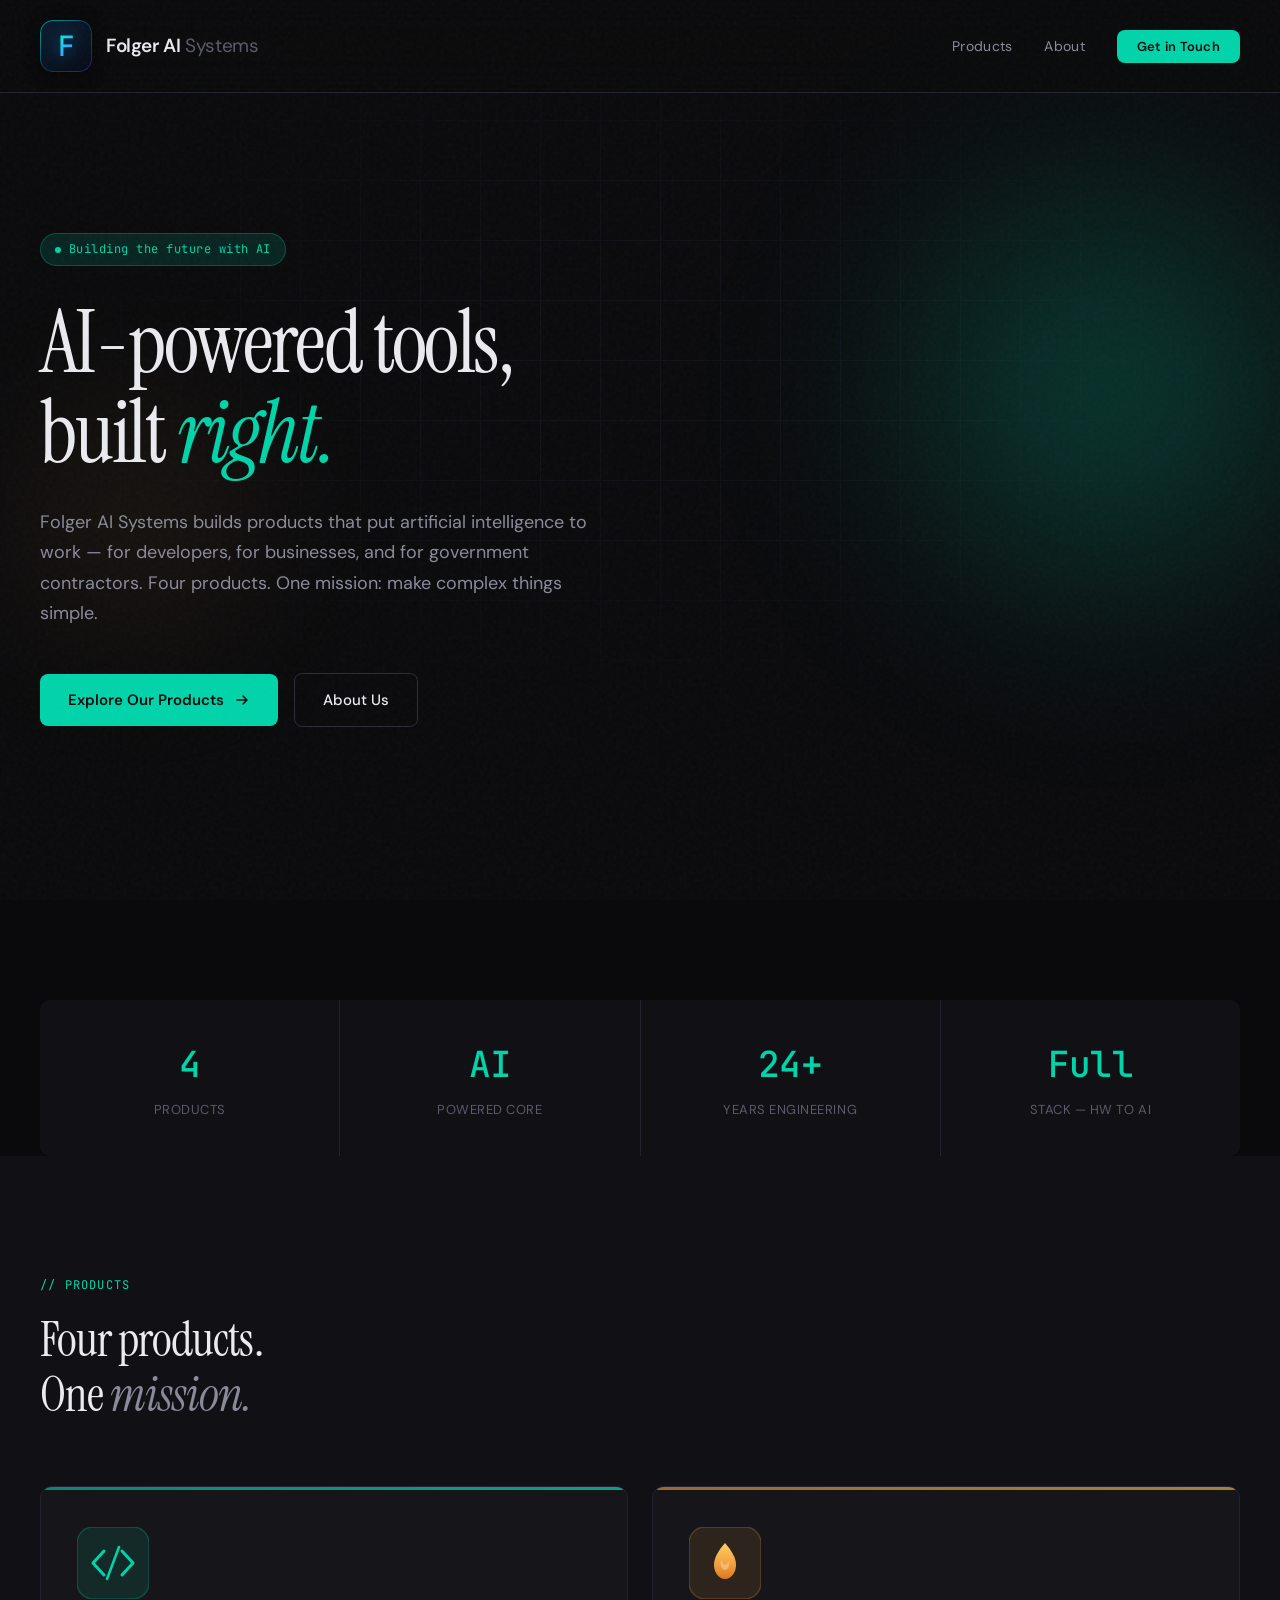
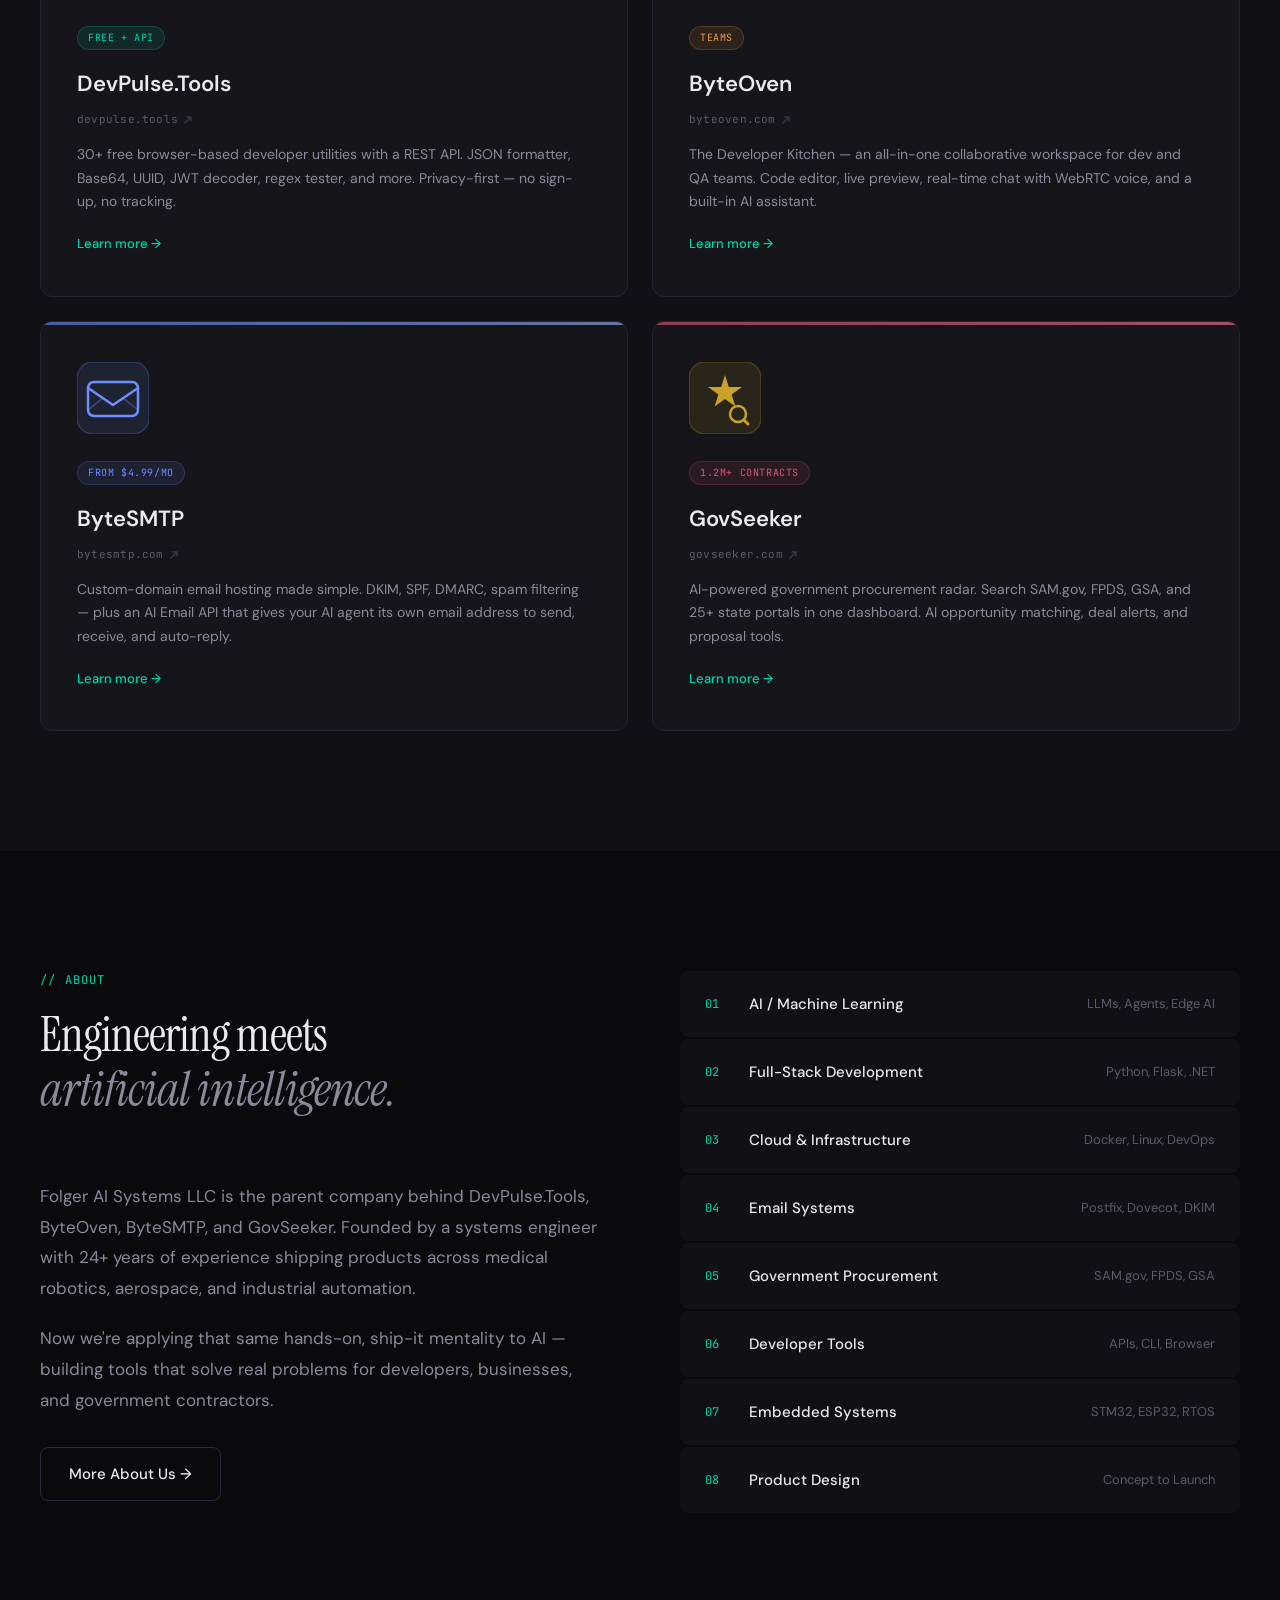
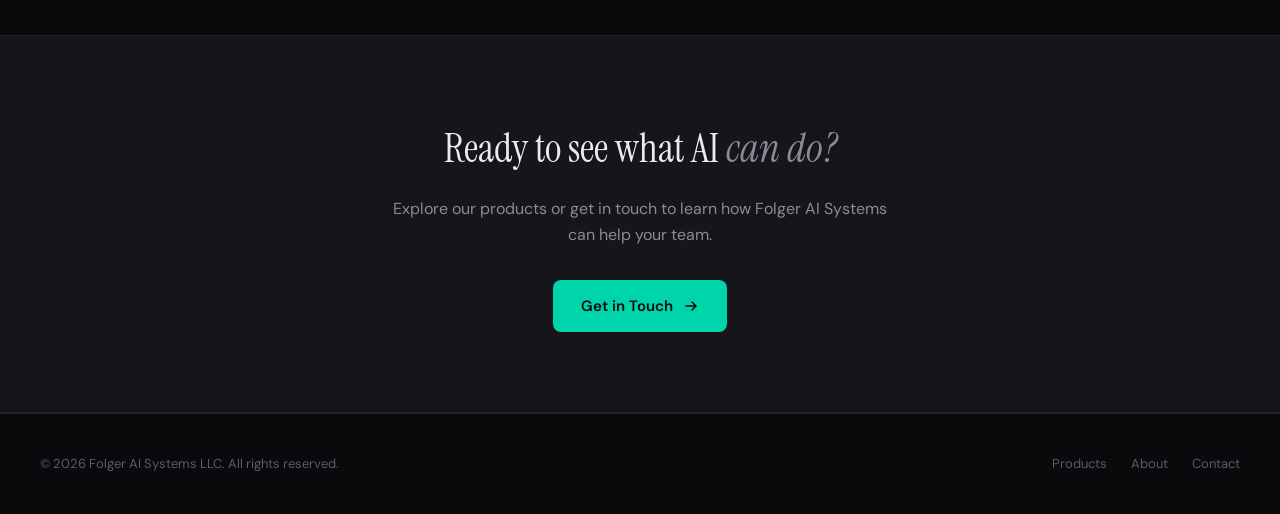
==== index.html @ 076b9c25 "Bigger nav logo and real SVG brand icons for all product cards - Nav logo mark: 36px → 52px, F lette" ====
<!DOCTYPE html>
<html lang="en">
<head>
<meta charset="UTF-8">
<meta name="viewport" content="width=device-width, initial-scale=1.0">
<title>Folger AI Systems LLC | AI-Powered Tools for Developers, Business & Government</title>
<meta name="description" content="Folger AI Systems builds AI-powered products for developers, businesses, and government contractors. Home of DevPulse.Tools, ByteOven, ByteSMTP, and GovSeeker.">
<link rel="preconnect" href="https://fonts.googleapis.com">
<link href="https://fonts.googleapis.com/css2?family=DM+Sans:ital,opsz,wght@0,9..40,300;0,9..40,400;0,9..40,500;0,9..40,600;0,9..40,700;1,9..40,300&family=JetBrains+Mono:wght@300;400;500&family=Instrument+Serif:ital@0;1&display=swap" rel="stylesheet">
<link rel="stylesheet" href="style.css">
</head>
<body>
<nav>
  <a href="index.html" class="nav-logo">
    <div class="nav-logo-mark"><span class="nav-logo-letter">F</span></div>
    <div class="nav-logo-text">Folger AI <span>Systems</span></div>
  </a>
  <ul class="nav-links">
    <li><a href="products.html">Products</a></li>
    <li><a href="about.html">About</a></li>
    <li><a href="contact.html" class="nav-cta">Get in Touch</a></li>
  </ul>
  <button class="mobile-menu-btn" onclick="document.querySelector('.nav-links').classList.toggle('show')" aria-label="Menu">&#9776;</button>
</nav>
<section class="hero">
  <div class="hero-grid-bg"></div>
  <div class="hero-glow"></div>
  <div class="hero-glow-2"></div>
  <div class="hero-content">
    <div class="hero-badge"><span class="dot"></span> Building the future with AI</div>
    <h1>AI-powered tools,<br>built <em>right.</em></h1>
    <p class="hero-sub">Folger AI Systems builds products that put artificial intelligence to work &mdash; for developers, for businesses, and for government contractors. Four products. One mission: make complex things simple.</p>
    <div class="hero-actions">
      <a href="products.html" class="btn-primary">Explore Our Products <svg width="16" height="16" viewBox="0 0 16 16" fill="none"><path d="M3 8h10m0 0L9 4m4 4L9 12" stroke="currentColor" stroke-width="1.5" stroke-linecap="round" stroke-linejoin="round"/></svg></a>
      <a href="about.html" class="btn-secondary">About Us</a>
    </div>
  </div>
</section>

<div class="stats-bar">
  <div class="stat-item"><div class="stat-number">4</div><div class="stat-label">Products</div></div>
  <div class="stat-item"><div class="stat-number">AI</div><div class="stat-label">Powered Core</div></div>
  <div class="stat-item"><div class="stat-number">24+</div><div class="stat-label">Years Engineering</div></div>
  <div class="stat-item"><div class="stat-number">Full</div><div class="stat-label">Stack &mdash; HW to AI</div></div>
</div>

<section class="bg-secondary" id="products">
  <div class="section-header reveal"><div class="section-label">// Products</div><h2 class="section-title">Four products.<br>One <em>mission.</em></h2></div>
  <div class="product-grid reveal">

    <a href="products.html#devpulse" class="product-card product-devpulse">
      <div class="product-icon">
        <svg width="72" height="72" viewBox="0 0 72 72" fill="none" xmlns="http://www.w3.org/2000/svg">
          <rect width="72" height="72" rx="16" fill="rgba(0,212,170,0.1)" stroke="rgba(0,212,170,0.25)" stroke-width="1.5"/>
          <path d="M27 24L16 36L27 48" stroke="#00d4aa" stroke-width="3" stroke-linecap="round" stroke-linejoin="round"/>
          <path d="M45 24L56 36L45 48" stroke="#00d4aa" stroke-width="3" stroke-linecap="round" stroke-linejoin="round"/>
          <line x1="42" y1="20" x2="30" y2="52" stroke="#00d4aa" stroke-width="2.5" stroke-linecap="round"/>
        </svg>
      </div>
      <div class="product-badge">Free + API</div>
      <h3>DevPulse.Tools</h3>
      <div class="product-url">devpulse.tools <svg width="10" height="10" viewBox="0 0 10 10" fill="none"><path d="M2 8L8 2M8 2H4M8 2V6" stroke="currentColor" stroke-width="1.5" stroke-linecap="round" stroke-linejoin="round"/></svg></div>
      <p>30+ free browser-based developer utilities with a REST API. JSON formatter, Base64, UUID, JWT decoder, regex tester, and more. Privacy-first &mdash; no sign-up, no tracking.</p>
      <span class="product-link">Learn more &rarr;</span>
    </a>

    <a href="products.html#byteoven" class="product-card product-byteoven">
      <div class="product-icon">
        <svg width="72" height="72" viewBox="0 0 72 72" fill="none" xmlns="http://www.w3.org/2000/svg">
          <defs>
            <linearGradient id="flame-bo" x1="36" y1="16" x2="36" y2="52" gradientUnits="userSpaceOnUse">
              <stop offset="0%" stop-color="#ffd060"/>
              <stop offset="60%" stop-color="#f0a040"/>
              <stop offset="100%" stop-color="#e07820"/>
            </linearGradient>
          </defs>
          <rect width="72" height="72" rx="16" fill="rgba(240,160,64,0.1)" stroke="rgba(240,160,64,0.25)" stroke-width="1.5"/>
          <path d="M36 16C29 24 25 31 25 38C25 45.7 30 52 36 52C42 52 47 45.7 47 38C47 31 43 24 36 16Z" fill="url(#flame-bo)"/>
          <path d="M33 32C30 38 33 43 36 43C39 43 41 39 39.5 34C38.5 37 37 39 36 37C35 39 33 37 33 32Z" fill="rgba(255,255,255,0.3)"/>
        </svg>
      </div>
      <div class="product-badge">Teams</div>
      <h3>ByteOven</h3>
      <div class="product-url">byteoven.com <svg width="10" height="10" viewBox="0 0 10 10" fill="none"><path d="M2 8L8 2M8 2H4M8 2V6" stroke="currentColor" stroke-width="1.5" stroke-linecap="round" stroke-linejoin="round"/></svg></div>
      <p>The Developer Kitchen &mdash; an all-in-one collaborative workspace for dev and QA teams. Code editor, live preview, real-time chat with WebRTC voice, and a built-in AI assistant.</p>
      <span class="product-link">Learn more &rarr;</span>
    </a>

    <a href="products.html#bytesmtp" class="product-card product-bytesmtp">
      <div class="product-icon">
        <svg width="72" height="72" viewBox="0 0 72 72" fill="none" xmlns="http://www.w3.org/2000/svg">
          <rect width="72" height="72" rx="16" fill="rgba(108,142,255,0.1)" stroke="rgba(108,142,255,0.25)" stroke-width="1.5"/>
          <rect x="11" y="20" width="50" height="34" rx="6" fill="none" stroke="#6C8EFF" stroke-width="2.5"/>
          <path d="M11 26L36 43L61 26" stroke="#6C8EFF" stroke-width="2.5" stroke-linecap="round" stroke-linejoin="round"/>
          <path d="M11 48L26 36" stroke="#6C8EFF" stroke-width="1.5" stroke-linecap="round" opacity="0.4"/>
          <path d="M61 48L46 36" stroke="#6C8EFF" stroke-width="1.5" stroke-linecap="round" opacity="0.4"/>
        </svg>
      </div>
      <div class="product-badge">From $4.99/mo</div>
      <h3>ByteSMTP</h3>
      <div class="product-url">bytesmtp.com <svg width="10" height="10" viewBox="0 0 10 10" fill="none"><path d="M2 8L8 2M8 2H4M8 2V6" stroke="currentColor" stroke-width="1.5" stroke-linecap="round" stroke-linejoin="round"/></svg></div>
      <p>Custom-domain email hosting made simple. DKIM, SPF, DMARC, spam filtering &mdash; plus an AI Email API that gives your AI agent its own email address to send, receive, and auto-reply.</p>
      <span class="product-link">Learn more &rarr;</span>
    </a>

    <a href="products.html#govseeker" class="product-card product-govseeker">
      <div class="product-icon">
        <svg width="72" height="72" viewBox="0 0 72 72" fill="none" xmlns="http://www.w3.org/2000/svg">
          <rect width="72" height="72" rx="16" fill="rgba(201,162,39,0.1)" stroke="rgba(201,162,39,0.25)" stroke-width="1.5"/>
          <path d="M36 13L39.8 25H53L42.6 32.5L46.4 44.5L36 37L25.6 44.5L29.4 32.5L19 25H32.2Z" fill="#c9a227"/>
          <circle cx="49" cy="52" r="8" fill="none" stroke="#c9a227" stroke-width="2.5"/>
          <line x1="55" y1="58" x2="59" y2="62" stroke="#c9a227" stroke-width="3" stroke-linecap="round"/>
        </svg>
      </div>
      <div class="product-badge">1.2M+ Contracts</div>
      <h3>GovSeeker</h3>
      <div class="product-url">govseeker.com <svg width="10" height="10" viewBox="0 0 10 10" fill="none"><path d="M2 8L8 2M8 2H4M8 2V6" stroke="currentColor" stroke-width="1.5" stroke-linecap="round" stroke-linejoin="round"/></svg></div>
      <p>AI-powered government procurement radar. Search SAM.gov, FPDS, GSA, and 25+ state portals in one dashboard. AI opportunity matching, deal alerts, and proposal tools.</p>
      <span class="product-link">Learn more &rarr;</span>
    </a>

  </div>
</section>

<section id="about-preview">
  <div class="two-col">
    <div class="reveal">
      <div class="section-header"><div class="section-label">// About</div><h2 class="section-title">Engineering meets<br><em>artificial intelligence.</em></h2></div>
      <p style="font-size:17px;color:var(--text-secondary);line-height:1.8;margin-bottom:20px">Folger AI Systems LLC is the parent company behind DevPulse.Tools, ByteOven, ByteSMTP, and GovSeeker. Founded by a systems engineer with 24+ years of experience shipping products across medical robotics, aerospace, and industrial automation.</p>
      <p style="font-size:17px;color:var(--text-secondary);line-height:1.8;margin-bottom:20px">Now we're applying that same hands-on, ship-it mentality to AI &mdash; building tools that solve real problems for developers, businesses, and government contractors.</p>
      <a href="about.html" class="btn-secondary" style="margin-top:12px">More About Us &rarr;</a>
    </div>
    <div class="reveal">
      <div class="expertise-item"><span class="num">01</span><span class="label">AI / Machine Learning</span><span class="desc">LLMs, Agents, Edge AI</span></div>
      <div class="expertise-item"><span class="num">02</span><span class="label">Full-Stack Development</span><span class="desc">Python, Flask, .NET</span></div>
      <div class="expertise-item"><span class="num">03</span><span class="label">Cloud &amp; Infrastructure</span><span class="desc">Docker, Linux, DevOps</span></div>
      <div class="expertise-item"><span class="num">04</span><span class="label">Email Systems</span><span class="desc">Postfix, Dovecot, DKIM</span></div>
      <div class="expertise-item"><span class="num">05</span><span class="label">Government Procurement</span><span class="desc">SAM.gov, FPDS, GSA</span></div>
      <div class="expertise-item"><span class="num">06</span><span class="label">Developer Tools</span><span class="desc">APIs, CLI, Browser</span></div>
      <div class="expertise-item"><span class="num">07</span><span class="label">Embedded Systems</span><span class="desc">STM32, ESP32, RTOS</span></div>
      <div class="expertise-item"><span class="num">08</span><span class="label">Product Design</span><span class="desc">Concept to Launch</span></div>
    </div>
  </div>
</section>

<div class="cta-band reveal">
  <h2>Ready to see what AI <em style="font-family:'Instrument Serif',serif;color:var(--text-secondary)">can do?</em></h2>
  <p>Explore our products or get in touch to learn how Folger AI Systems can help your team.</p>
  <a href="contact.html" class="btn-primary">Get in Touch <svg width="16" height="16" viewBox="0 0 16 16" fill="none"><path d="M3 8h10m0 0L9 4m4 4L9 12" stroke="currentColor" stroke-width="1.5" stroke-linecap="round" stroke-linejoin="round"/></svg></a>
</div>

<footer>
  <p>&copy; 2026 Folger AI Systems LLC. All rights reserved.</p>
  <div class="footer-links">
    <a href="products.html">Products</a>
    <a href="about.html">About</a>
    <a href="contact.html">Contact</a>
  </div>
</footer>
<script>
const reveals = document.querySelectorAll('.reveal');
const observer = new IntersectionObserver((entries) => { entries.forEach(entry => { if(entry.isIntersecting) entry.target.classList.add('visible'); }); }, { threshold: 0.12 });
reveals.forEach(el => observer.observe(el));
</script>
</body>
</html>
---- style.css ----
:root {
  --bg-primary: #0a0a0c; --bg-secondary: #111115; --bg-card: #16161a; --bg-card-hover: #1c1c22;
  --text-primary: #eaeaef; --text-secondary: #8a8a9a; --text-muted: #5a5a6a;
  --accent: #00d4aa; --accent-dim: #00d4aa22; --accent-glow: #00d4aa44; --accent-warm: #f0a040;
  --border: #222230; --border-light: #2a2a3a;
  --radius: 12px; --radius-sm: 8px; --radius-lg: 20px;
  --devpulse: #00d4aa; --byteoven: #f0a040; --bytesmtp: #6C8EFF; --govseeker: #e05577;
}
* { margin: 0; padding: 0; box-sizing: border-box; }
html { scroll-behavior: smooth; scrollbar-width: thin; scrollbar-color: var(--border-light) var(--bg-primary); }
body { font-family: 'DM Sans', sans-serif; background: var(--bg-primary); color: var(--text-primary); line-height: 1.6; overflow-x: hidden; -webkit-font-smoothing: antialiased; }
body::before { content: ''; position: fixed; inset: 0; background-image: url("data:image/svg+xml,%3Csvg viewBox='0 0 256 256' xmlns='http://www.w3.org/2000/svg'%3E%3Cfilter id='n'%3E%3CfeTurbulence type='fractalNoise' baseFrequency='0.9' numOctaves='4' stitchTiles='stitch'/%3E%3C/filter%3E%3Crect width='100%25' height='100%25' filter='url(%23n)' opacity='0.03'/%3E%3C/svg%3E"); pointer-events: none; z-index: 9999; }
a { color: inherit; text-decoration: none; }

/* NAV */
nav { position: fixed; top: 0; left: 0; right: 0; z-index: 100; padding: 20px 40px; display: flex; justify-content: space-between; align-items: center; backdrop-filter: blur(20px); background: rgba(10,10,12,0.8); border-bottom: 1px solid var(--border); transition: all 0.3s ease; }
.nav-logo { display: flex; align-items: center; gap: 14px; text-decoration: none; color: var(--text-primary); }
.nav-logo-mark { width: 52px; height: 52px; border-radius: 13px; background: linear-gradient(145deg, #0c1c30, #060b14); display: flex; align-items: center; justify-content: center; flex-shrink: 0; position: relative; box-shadow: 0 2px 16px rgba(0,0,0,0.5); }
.nav-logo-mark::before { content: ''; position: absolute; inset: 0; border-radius: 13px; padding: 1px; background: linear-gradient(135deg, rgba(0,255,204,0.6) 0%, rgba(0,170,255,0.3) 50%, rgba(136,51,255,0.4) 100%); -webkit-mask: linear-gradient(#fff 0 0) content-box, linear-gradient(#fff 0 0); -webkit-mask-composite: xor; mask-composite: exclude; pointer-events: none; }
.nav-logo-letter { font-family: 'JetBrains Mono', monospace; font-size: 28px; font-weight: 500; line-height: 1; background: linear-gradient(135deg, #00FFCC 0%, #22BBFF 50%, #9944FF 100%); -webkit-background-clip: text; -webkit-text-fill-color: transparent; background-clip: text; filter: drop-shadow(0 0 8px rgba(0,180,255,0.5)); }
.nav-logo-text { font-weight: 600; font-size: 19px; letter-spacing: -0.02em; }
.nav-logo-text span { color: var(--text-muted); font-weight: 400; }
.nav-links { display: flex; gap: 32px; align-items: center; list-style: none; }
.nav-links a { color: var(--text-secondary); text-decoration: none; font-size: 14px; font-weight: 400; letter-spacing: 0.02em; transition: color 0.2s; position: relative; }
.nav-links a::after { content: ''; position: absolute; bottom: -4px; left: 0; width: 0; height: 1px; background: var(--accent); transition: width 0.3s ease; }
.nav-links a:hover { color: var(--text-primary); }
.nav-links a:hover::after { width: 100%; }
.nav-links a.active { color: var(--accent); }
.nav-links a.active::after { width: 100%; }
.nav-cta { padding: 8px 20px !important; background: var(--accent) !important; color: var(--bg-primary) !important; border-radius: 8px; font-weight: 600 !important; font-size: 13px !important; letter-spacing: 0.02em; transition: all 0.2s !important; }
.nav-cta:hover { background: #00e8ba !important; transform: translateY(-1px); box-shadow: 0 4px 20px var(--accent-glow); }
.nav-cta::after { display: none !important; }
.mobile-menu-btn { display: none; background: none; border: none; color: var(--text-primary); font-size: 24px; cursor: pointer; }
.btn-primary { display: inline-flex; align-items: center; gap: 10px; padding: 14px 28px; background: var(--accent); color: var(--bg-primary); border: none; border-radius: var(--radius-sm); font-family: 'DM Sans', sans-serif; font-size: 15px; font-weight: 600; cursor: pointer; text-decoration: none; transition: all 0.25s ease; }
.btn-primary:hover { background: #00e8ba; transform: translateY(-2px); box-shadow: 0 8px 30px var(--accent-glow); }
.btn-secondary { display: inline-flex; align-items: center; gap: 10px; padding: 14px 28px; background: transparent; color: var(--text-primary); border: 1px solid var(--border-light); border-radius: var(--radius-sm); font-family: 'DM Sans', sans-serif; font-size: 15px; font-weight: 500; cursor: pointer; text-decoration: none; transition: all 0.25s ease; }
.btn-secondary:hover { border-color: var(--text-muted); background: var(--bg-card); }
section { padding: 120px 40px; position: relative; }
.section-header { margin-bottom: 64px; }
.section-label { font-family: 'JetBrains Mono', monospace; font-size: 12px; color: var(--accent); letter-spacing: 0.1em; text-transform: uppercase; margin-bottom: 16px; }
.section-title { font-family: 'Instrument Serif', serif; font-size: clamp(32px, 4vw, 48px); font-weight: 400; letter-spacing: -0.02em; line-height: 1.15; }
.section-title em { font-style: italic; color: var(--text-secondary); }
.container { max-width: 1100px; margin: 0 auto; }
.page-hero { padding: 160px 40px 80px; position: relative; overflow: hidden; }
.page-hero .hero-grid-bg { position: absolute; inset: 0; background-image: linear-gradient(var(--border) 1px, transparent 1px), linear-gradient(90deg, var(--border) 1px, transparent 1px); background-size: 60px 60px; opacity: 0.2; mask-image: radial-gradient(ellipse 70% 60% at 50% 40%, black 20%, transparent 70%); }
.page-hero h1 { font-family: 'Instrument Serif', serif; font-size: clamp(40px, 6vw, 68px); font-weight: 400; line-height: 1.1; letter-spacing: -0.03em; margin-bottom: 20px; }
.page-hero h1 em { font-style: italic; color: var(--accent); }
.page-hero .subtitle { font-size: 18px; color: var(--text-secondary); max-width: 600px; line-height: 1.7; }
.hero { min-height: 100vh; display: flex; flex-direction: column; justify-content: center; padding: 140px 40px 80px; position: relative; overflow: hidden; }
.hero-grid-bg { position: absolute; inset: 0; background-image: linear-gradient(var(--border) 1px, transparent 1px), linear-gradient(90deg, var(--border) 1px, transparent 1px); background-size: 60px 60px; opacity: 0.3; mask-image: radial-gradient(ellipse 70% 60% at 50% 40%, black 20%, transparent 70%); }
.hero-glow { position: absolute; width: 600px; height: 600px; background: radial-gradient(circle, var(--accent-glow) 0%, transparent 70%); top: 10%; right: -10%; filter: blur(80px); animation: float 8s ease-in-out infinite; }
.hero-glow-2 { position: absolute; width: 400px; height: 400px; background: radial-gradient(circle, rgba(240,160,64,0.08) 0%, transparent 70%); bottom: 20%; left: -5%; filter: blur(60px); animation: float 10s ease-in-out infinite reverse; }
@keyframes float { 0%, 100% { transform: translate(0,0); } 50% { transform: translate(-20px,20px); } }
.hero-content { position: relative; z-index: 2; max-width: 900px; }
.hero-badge { display: inline-flex; align-items: center; gap: 8px; padding: 6px 14px; background: var(--accent-dim); border: 1px solid var(--accent-glow); border-radius: 100px; font-family: 'JetBrains Mono', monospace; font-size: 12px; color: var(--accent); letter-spacing: 0.04em; margin-bottom: 32px; animation: fadeInUp 0.6s ease both; }
.hero-badge .dot { width: 6px; height: 6px; background: var(--accent); border-radius: 50%; animation: pulse 2s ease infinite; }
@keyframes pulse { 0%,100%{opacity:1}50%{opacity:0.4} }
.hero h1 { font-family: 'Instrument Serif', serif; font-size: clamp(48px,7vw,86px); font-weight: 400; line-height: 1.05; letter-spacing: -0.03em; margin-bottom: 28px; animation: fadeInUp 0.6s 0.1s ease both; }
.hero h1 em { font-style: italic; color: var(--accent); }
.hero-sub { font-size: 18px; color: var(--text-secondary); max-width: 560px; line-height: 1.7; margin-bottom: 44px; animation: fadeInUp 0.6s 0.2s ease both; }
.hero-actions { display: flex; gap: 16px; align-items: center; animation: fadeInUp 0.6s 0.3s ease both; }
@keyframes fadeInUp { from{opacity:0;transform:translateY(24px)} to{opacity:1;transform:translateY(0)} }
.stats-bar { display: flex; gap: 1px; background: var(--border); border-radius: var(--radius); overflow: hidden; margin: 100px 40px 0; animation: fadeInUp 0.6s 0.5s ease both; }
.stat-item { flex: 1; background: var(--bg-secondary); padding: 36px 32px; text-align: center; transition: background 0.3s; }
.stat-item:hover { background: var(--bg-card); }
.stat-number { font-family: 'JetBrains Mono', monospace; font-size: 36px; font-weight: 500; color: var(--accent); letter-spacing: -0.02em; }
.stat-label { font-size: 13px; color: var(--text-muted); margin-top: 6px; letter-spacing: 0.04em; text-transform: uppercase; }
.card-grid { display: grid; grid-template-columns: repeat(3, 1fr); gap: 1px; background: var(--border); border-radius: var(--radius); overflow: hidden; }
.card-grid-2 { display: grid; grid-template-columns: repeat(2, 1fr); gap: 24px; }
.card { background: var(--bg-card); padding: 44px 36px; position: relative; transition: all 0.35s ease; cursor: default; overflow: hidden; }
.card::before { content: ''; position: absolute; top: 0; left: 0; right: 0; height: 2px; background: var(--accent); transform: scaleX(0); transition: transform 0.35s ease; transform-origin: left; }
.card:hover { background: var(--bg-card-hover); }
.card:hover::before { transform: scaleX(1); }
.card-icon { width: 44px; height: 44px; background: var(--accent-dim); border: 1px solid var(--accent-glow); border-radius: 10px; display: flex; align-items: center; justify-content: center; margin-bottom: 24px; font-size: 20px; }
.card h3 { font-size: 18px; font-weight: 600; margin-bottom: 12px; letter-spacing: -0.01em; }
.card p { font-size: 14px; color: var(--text-secondary); line-height: 1.7; }
.card-bordered { padding: 36px 28px; background: var(--bg-card); border: 1px solid var(--border); border-radius: var(--radius); transition: all 0.35s ease; }
.card-bordered:hover { border-color: var(--accent-glow); transform: translateY(-4px); box-shadow: 0 12px 40px rgba(0,0,0,0.3); }
.card-bordered h3 { font-size: 16px; font-weight: 600; margin-bottom: 8px; }
.card-bordered p { font-size: 14px; color: var(--text-secondary); line-height: 1.7; }
.detail-card { background: var(--bg-card); border: 1px solid var(--border); border-radius: var(--radius); padding: 40px; margin-bottom: 24px; transition: border-color 0.3s; }
.detail-card:hover { border-color: var(--border-light); }
.detail-card h3 { font-size: 22px; font-weight: 600; margin-bottom: 8px; }
.detail-card .tag { display: inline-block; font-family: 'JetBrains Mono', monospace; font-size: 11px; color: var(--accent); background: var(--accent-dim); border: 1px solid var(--accent-glow); padding: 3px 10px; border-radius: 100px; margin-right: 6px; margin-bottom: 6px; }
.detail-card p { font-size: 15px; color: var(--text-secondary); line-height: 1.8; margin-top: 16px; }
.detail-card ul { list-style: none; margin-top: 16px; }
.detail-card ul li { font-size: 14px; color: var(--text-secondary); padding: 8px 0; border-bottom: 1px solid var(--border); display: flex; align-items: center; gap: 10px; }
.detail-card ul li::before { content: ''; width: 6px; height: 6px; background: var(--accent); border-radius: 50%; flex-shrink: 0; }
.expertise-item { display: flex; align-items: center; gap: 16px; padding: 20px 24px; background: var(--bg-secondary); border-radius: var(--radius-sm); transition: all 0.3s ease; border: 1px solid transparent; margin-bottom: 2px; }
.expertise-item:hover { border-color: var(--border-light); background: var(--bg-card); transform: translateX(4px); }
.expertise-item .num { font-family: 'JetBrains Mono', monospace; font-size: 12px; color: var(--accent); min-width: 28px; }
.expertise-item .label { font-size: 15px; font-weight: 500; }
.expertise-item .desc { font-size: 13px; color: var(--text-muted); margin-left: auto; }
.contact-card { max-width: 700px; margin: 0 auto; padding: 64px; background: var(--bg-card); border: 1px solid var(--border); border-radius: var(--radius-lg); position: relative; overflow: hidden; }
.contact-card::before { content: ''; position: absolute; top: 0; left: 0; right: 0; height: 3px; background: linear-gradient(90deg, var(--accent), var(--accent-warm)); }
.contact-details { display: flex; flex-direction: column; gap: 16px; margin-top: 36px; text-align: left; }
.contact-row { display: flex; align-items: center; gap: 16px; padding: 16px 20px; background: var(--bg-secondary); border-radius: var(--radius-sm); border: 1px solid var(--border); transition: border-color 0.3s; }
.contact-row:hover { border-color: var(--border-light); }
.contact-row .icon { width: 36px; height: 36px; background: var(--accent-dim); border-radius: 8px; display: flex; align-items: center; justify-content: center; font-size: 16px; flex-shrink: 0; }
.contact-row .info-label { font-size: 11px; color: var(--text-muted); text-transform: uppercase; letter-spacing: 0.06em; font-family: 'JetBrains Mono', monospace; }
.contact-row .info-value { font-size: 15px; font-weight: 500; color: var(--text-primary); }
.contact-row a { color: var(--text-primary); text-decoration: none; transition: color 0.2s; }
.contact-row a:hover { color: var(--accent); }
.cta-band { background: var(--bg-card); border-top: 1px solid var(--border); border-bottom: 1px solid var(--border); padding: 80px 40px; text-align: center; }
.cta-band h2 { font-family: 'Instrument Serif', serif; font-size: clamp(28px,3.5vw,40px); font-weight: 400; margin-bottom: 16px; }
.cta-band p { color: var(--text-secondary); font-size: 16px; margin-bottom: 32px; max-width: 500px; margin-left: auto; margin-right: auto; }
footer { padding: 40px; border-top: 1px solid var(--border); display: flex; justify-content: space-between; align-items: center; background: var(--bg-primary); }
footer p { font-size: 13px; color: var(--text-muted); }
.footer-links { display: flex; gap: 24px; }
.footer-links a { font-size: 13px; color: var(--text-muted); text-decoration: none; transition: color 0.2s; }
.footer-links a:hover { color: var(--text-secondary); }
.bg-secondary { background: var(--bg-secondary); }
.reveal { opacity: 0; transform: translateY(30px); transition: opacity 0.6s ease, transform 0.6s ease; }
.reveal.visible { opacity: 1; transform: translateY(0); }
.two-col { display: grid; grid-template-columns: 1fr 1fr; gap: 80px; align-items: start; }

/* PRODUCT GRID - Homepage */
.product-grid { display: grid; grid-template-columns: repeat(2, 1fr); gap: 24px; }
.product-card { display: block; text-decoration: none; background: var(--bg-card); border: 1px solid var(--border); border-radius: var(--radius); padding: 40px 36px; position: relative; overflow: hidden; transition: all 0.4s ease; cursor: pointer; }
.product-card::before { content: ''; position: absolute; top: 0; left: 0; right: 0; height: 3px; transition: opacity 0.4s ease; opacity: 0.6; }
.product-card:hover { transform: translateY(-6px); box-shadow: 0 20px 60px rgba(0,0,0,0.4); }
.product-card:hover::before { opacity: 1; }
.product-devpulse::before { background: linear-gradient(90deg, var(--devpulse), #00ffcc); }
.product-devpulse:hover { border-color: rgba(0,212,170,0.3); }
.product-byteoven::before { background: linear-gradient(90deg, var(--byteoven), #ffcc44); }
.product-byteoven:hover { border-color: rgba(240,160,64,0.3); }
.product-bytesmtp::before { background: linear-gradient(90deg, var(--bytesmtp), #99b3ff); }
.product-bytesmtp:hover { border-color: rgba(108,142,255,0.3); }
.product-govseeker::before { background: linear-gradient(90deg, var(--govseeker), #ff7799); }
.product-govseeker:hover { border-color: rgba(224,85,119,0.3); }
.product-icon { width: 72px; height: 72px; border-radius: 16px; display: flex; align-items: center; justify-content: center; margin-bottom: 24px; }
.product-url { font-family: 'JetBrains Mono', monospace; font-size: 11px; color: var(--text-muted); margin-bottom: 14px; display: flex; align-items: center; gap: 5px; letter-spacing: 0.02em; }
.product-url svg { opacity: 0.5; }
.product-card:hover .product-url { color: var(--text-secondary); }
.picon { display: flex; align-items: center; justify-content: center; border-radius: 16px; flex-shrink: 0; }
.product-badge { display: inline-block; font-family: 'JetBrains Mono', monospace; font-size: 10px; letter-spacing: 0.06em; text-transform: uppercase; padding: 3px 10px; border-radius: 100px; margin-bottom: 16px; }
.product-devpulse .product-badge { color: var(--devpulse); background: rgba(0,212,170,0.1); border: 1px solid rgba(0,212,170,0.2); }
.product-byteoven .product-badge { color: var(--byteoven); background: rgba(240,160,64,0.1); border: 1px solid rgba(240,160,64,0.2); }
.product-bytesmtp .product-badge { color: var(--bytesmtp); background: rgba(108,142,255,0.1); border: 1px solid rgba(108,142,255,0.2); }
.product-govseeker .product-badge { color: var(--govseeker); background: rgba(224,85,119,0.1); border: 1px solid rgba(224,85,119,0.2); }
.product-card h3 { font-size: 22px; font-weight: 600; margin-bottom: 10px; color: var(--text-primary); }
.product-card p { font-size: 14px; color: var(--text-secondary); line-height: 1.7; margin-bottom: 16px; }
.product-link { font-size: 13px; font-weight: 500; color: var(--accent); transition: color 0.2s; }
.product-card:hover .product-link { color: #00e8ba; }

/* PRODUCT DETAIL PAGES */
.product-header { display: flex; justify-content: space-between; align-items: flex-start; margin-bottom: 16px; gap: 20px; flex-wrap: wrap; }
.product-header h3 { font-size: 28px; margin-bottom: 0; }
.product-highlight-devpulse { border-color: rgba(0,212,170,0.2); }
.product-highlight-devpulse:hover { border-color: rgba(0,212,170,0.4); }
.product-highlight-devpulse .section-label { color: var(--devpulse); }
.product-highlight-devpulse ul li::before { background: var(--devpulse); }
.product-highlight-byteoven { border-color: rgba(240,160,64,0.2); }
.product-highlight-byteoven:hover { border-color: rgba(240,160,64,0.4); }
.product-highlight-byteoven .section-label { color: var(--byteoven); }
.product-highlight-byteoven .tag { color: var(--byteoven); background: rgba(240,160,64,0.1); border-color: rgba(240,160,64,0.25); }
.product-highlight-byteoven ul li::before { background: var(--byteoven); }
.product-highlight-bytesmtp { border-color: rgba(108,142,255,0.2); }
.product-highlight-bytesmtp:hover { border-color: rgba(108,142,255,0.4); }
.product-highlight-bytesmtp .section-label { color: var(--bytesmtp); }
.product-highlight-bytesmtp .tag { color: var(--bytesmtp); background: rgba(108,142,255,0.1); border-color: rgba(108,142,255,0.25); }
.product-highlight-bytesmtp ul li::before { background: var(--bytesmtp); }
.product-highlight-govseeker { border-color: rgba(224,85,119,0.2); }
.product-highlight-govseeker:hover { border-color: rgba(224,85,119,0.4); }
.product-highlight-govseeker .section-label { color: var(--govseeker); }
.product-highlight-govseeker .tag { color: var(--govseeker); background: rgba(224,85,119,0.1); border-color: rgba(224,85,119,0.25); }
.product-highlight-govseeker ul li::before { background: var(--govseeker); }

/* MOBILE NAV DROPDOWN */
@media (max-width: 768px) {
  .nav-links.show { display: flex; flex-direction: column; position: absolute; top: 100%; left: 0; right: 0; background: rgba(10,10,12,0.95); backdrop-filter: blur(20px); padding: 20px; border-bottom: 1px solid var(--border); gap: 16px; }
}

@media (max-width: 1024px) { .card-grid { grid-template-columns: repeat(2, 1fr); } .card-grid-2 { grid-template-columns: 1fr; } .two-col { grid-template-columns: 1fr; gap: 48px; } .product-grid { grid-template-columns: 1fr; } }
@media (max-width: 768px) { nav { padding: 16px 20px; } .nav-links { display: none; } .mobile-menu-btn { display: block; } section, .hero, .page-hero { padding-left: 20px; padding-right: 20px; } .hero { padding-top: 120px; } .stats-bar { flex-direction: column; margin: 60px 20px 0; } .card-grid { grid-template-columns: 1fr; } .hero-actions { flex-direction: column; align-items: flex-start; } .contact-card { padding: 36px 24px; } footer { flex-direction: column; gap: 16px; text-align: center; } .product-header { flex-direction: column; } }
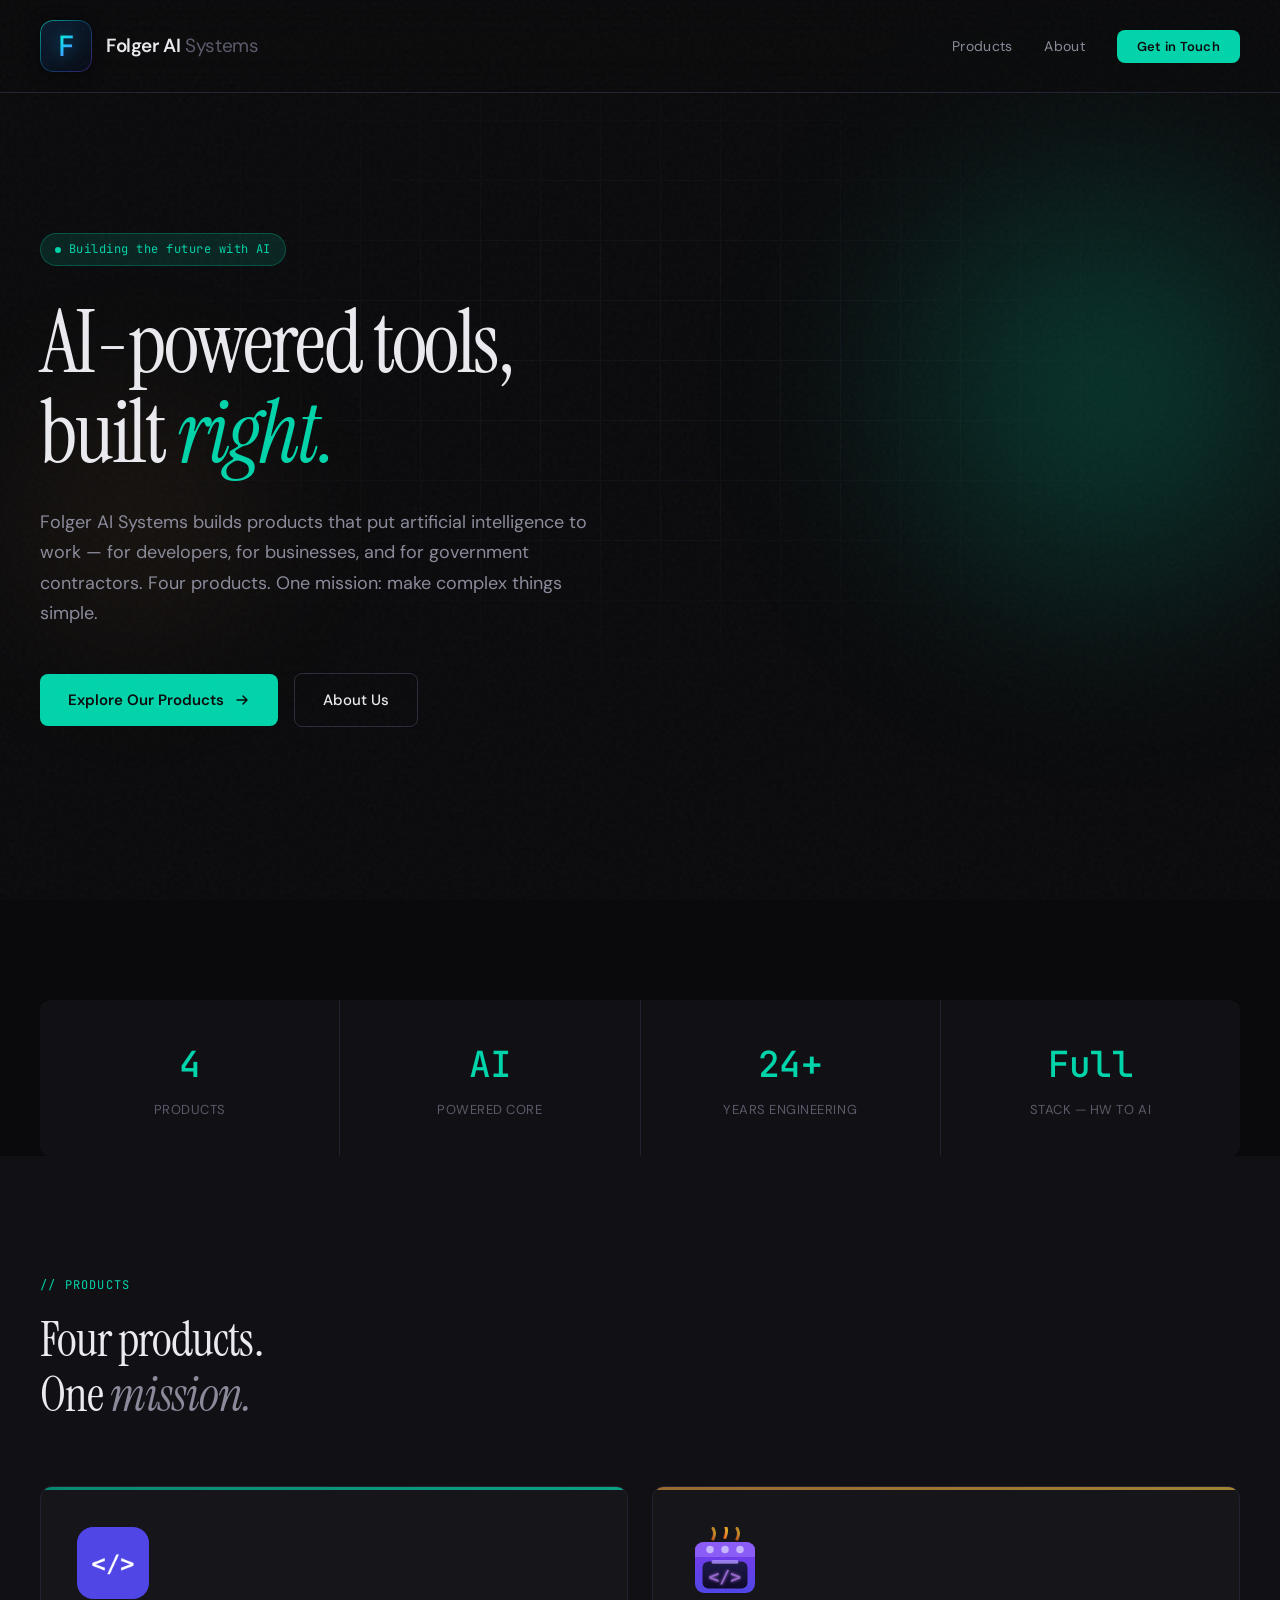
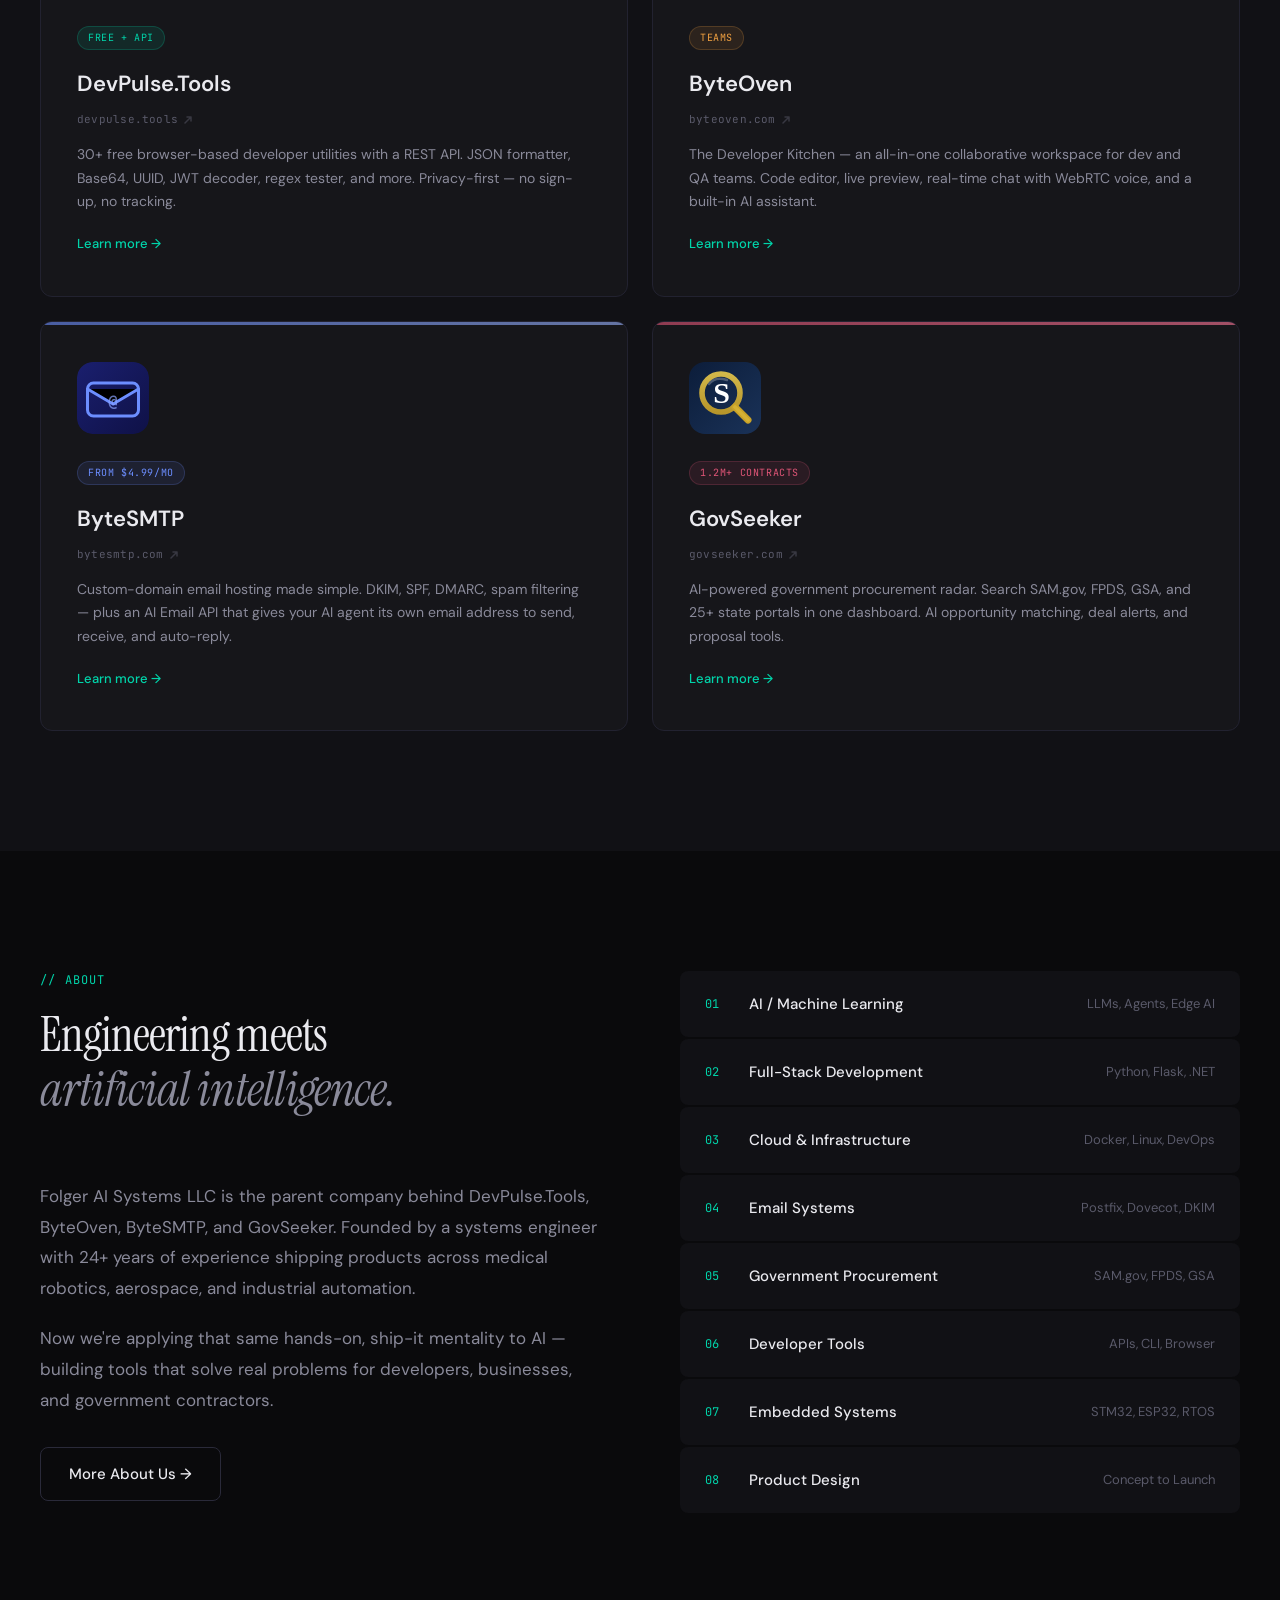
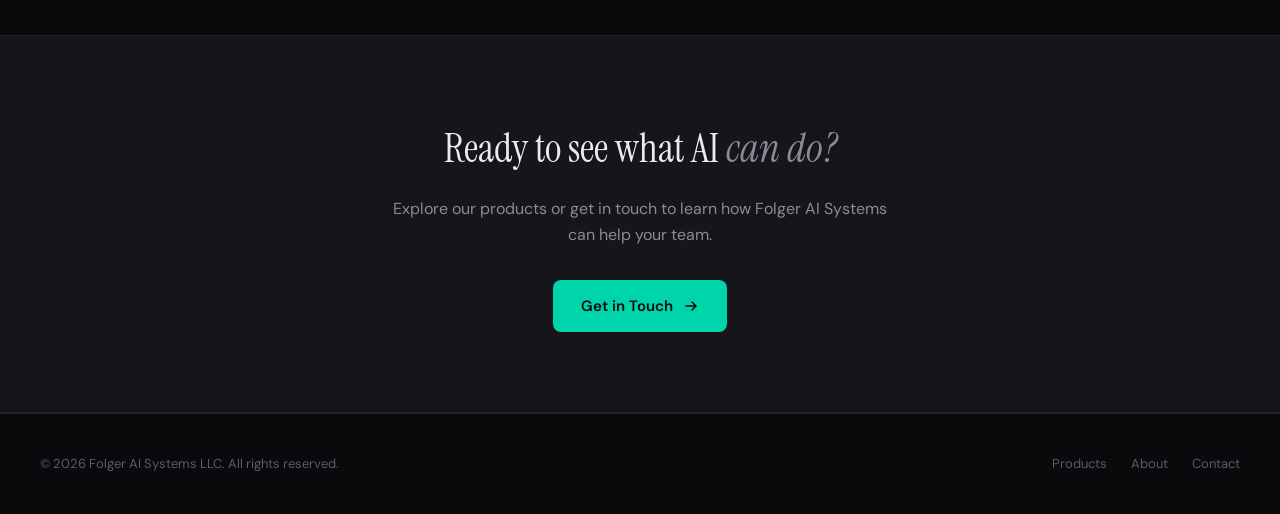
==== commit ecdc02ae: "Use real product logos instead of generic SVG icons - Added logos/ folder with actual brand assets f" ====
--- a/index.html
+++ b/index.html
@@ -49,14 +49,7 @@
   <div class="product-grid reveal">
 
     <a href="products.html#devpulse" class="product-card product-devpulse">
-      <div class="product-icon">
-        <svg width="72" height="72" viewBox="0 0 72 72" fill="none" xmlns="http://www.w3.org/2000/svg">
-          <rect width="72" height="72" rx="16" fill="rgba(0,212,170,0.1)" stroke="rgba(0,212,170,0.25)" stroke-width="1.5"/>
-          <path d="M27 24L16 36L27 48" stroke="#00d4aa" stroke-width="3" stroke-linecap="round" stroke-linejoin="round"/>
-          <path d="M45 24L56 36L45 48" stroke="#00d4aa" stroke-width="3" stroke-linecap="round" stroke-linejoin="round"/>
-          <line x1="42" y1="20" x2="30" y2="52" stroke="#00d4aa" stroke-width="2.5" stroke-linecap="round"/>
-        </svg>
-      </div>
+      <div class="product-icon"><img src="logos/devpulse.png" alt="DevPulse.Tools"></div>
       <div class="product-badge">Free + API</div>
       <h3>DevPulse.Tools</h3>
       <div class="product-url">devpulse.tools <svg width="10" height="10" viewBox="0 0 10 10" fill="none"><path d="M2 8L8 2M8 2H4M8 2V6" stroke="currentColor" stroke-width="1.5" stroke-linecap="round" stroke-linejoin="round"/></svg></div>
@@ -65,20 +58,7 @@
     </a>
 
     <a href="products.html#byteoven" class="product-card product-byteoven">
-      <div class="product-icon">
-        <svg width="72" height="72" viewBox="0 0 72 72" fill="none" xmlns="http://www.w3.org/2000/svg">
-          <defs>
-            <linearGradient id="flame-bo" x1="36" y1="16" x2="36" y2="52" gradientUnits="userSpaceOnUse">
-              <stop offset="0%" stop-color="#ffd060"/>
-              <stop offset="60%" stop-color="#f0a040"/>
-              <stop offset="100%" stop-color="#e07820"/>
-            </linearGradient>
-          </defs>
-          <rect width="72" height="72" rx="16" fill="rgba(240,160,64,0.1)" stroke="rgba(240,160,64,0.25)" stroke-width="1.5"/>
-          <path d="M36 16C29 24 25 31 25 38C25 45.7 30 52 36 52C42 52 47 45.7 47 38C47 31 43 24 36 16Z" fill="url(#flame-bo)"/>
-          <path d="M33 32C30 38 33 43 36 43C39 43 41 39 39.5 34C38.5 37 37 39 36 37C35 39 33 37 33 32Z" fill="rgba(255,255,255,0.3)"/>
-        </svg>
-      </div>
+      <div class="product-icon"><img src="logos/byteoven.svg" alt="ByteOven"></div>
       <div class="product-badge">Teams</div>
       <h3>ByteOven</h3>
       <div class="product-url">byteoven.com <svg width="10" height="10" viewBox="0 0 10 10" fill="none"><path d="M2 8L8 2M8 2H4M8 2V6" stroke="currentColor" stroke-width="1.5" stroke-linecap="round" stroke-linejoin="round"/></svg></div>
@@ -87,15 +67,7 @@
     </a>
 
     <a href="products.html#bytesmtp" class="product-card product-bytesmtp">
-      <div class="product-icon">
-        <svg width="72" height="72" viewBox="0 0 72 72" fill="none" xmlns="http://www.w3.org/2000/svg">
-          <rect width="72" height="72" rx="16" fill="rgba(108,142,255,0.1)" stroke="rgba(108,142,255,0.25)" stroke-width="1.5"/>
-          <rect x="11" y="20" width="50" height="34" rx="6" fill="none" stroke="#6C8EFF" stroke-width="2.5"/>
-          <path d="M11 26L36 43L61 26" stroke="#6C8EFF" stroke-width="2.5" stroke-linecap="round" stroke-linejoin="round"/>
-          <path d="M11 48L26 36" stroke="#6C8EFF" stroke-width="1.5" stroke-linecap="round" opacity="0.4"/>
-          <path d="M61 48L46 36" stroke="#6C8EFF" stroke-width="1.5" stroke-linecap="round" opacity="0.4"/>
-        </svg>
-      </div>
+      <div class="product-icon"><img src="logos/bytesmtp.svg" alt="ByteSMTP"></div>
       <div class="product-badge">From $4.99/mo</div>
       <h3>ByteSMTP</h3>
       <div class="product-url">bytesmtp.com <svg width="10" height="10" viewBox="0 0 10 10" fill="none"><path d="M2 8L8 2M8 2H4M8 2V6" stroke="currentColor" stroke-width="1.5" stroke-linecap="round" stroke-linejoin="round"/></svg></div>
@@ -104,14 +76,7 @@
     </a>
 
     <a href="products.html#govseeker" class="product-card product-govseeker">
-      <div class="product-icon">
-        <svg width="72" height="72" viewBox="0 0 72 72" fill="none" xmlns="http://www.w3.org/2000/svg">
-          <rect width="72" height="72" rx="16" fill="rgba(201,162,39,0.1)" stroke="rgba(201,162,39,0.25)" stroke-width="1.5"/>
-          <path d="M36 13L39.8 25H53L42.6 32.5L46.4 44.5L36 37L25.6 44.5L29.4 32.5L19 25H32.2Z" fill="#c9a227"/>
-          <circle cx="49" cy="52" r="8" fill="none" stroke="#c9a227" stroke-width="2.5"/>
-          <line x1="55" y1="58" x2="59" y2="62" stroke="#c9a227" stroke-width="3" stroke-linecap="round"/>
-        </svg>
-      </div>
+      <div class="product-icon"><img src="logos/govseeker.svg" alt="GovSeeker"></div>
       <div class="product-badge">1.2M+ Contracts</div>
       <h3>GovSeeker</h3>
       <div class="product-url">govseeker.com <svg width="10" height="10" viewBox="0 0 10 10" fill="none"><path d="M2 8L8 2M8 2H4M8 2V6" stroke="currentColor" stroke-width="1.5" stroke-linecap="round" stroke-linejoin="round"/></svg></div>
--- a/style.css
+++ b/style.css
@@ -128,7 +128,8 @@
 .product-bytesmtp:hover { border-color: rgba(108,142,255,0.3); }
 .product-govseeker::before { background: linear-gradient(90deg, var(--govseeker), #ff7799); }
 .product-govseeker:hover { border-color: rgba(224,85,119,0.3); }
-.product-icon { width: 72px; height: 72px; border-radius: 16px; display: flex; align-items: center; justify-content: center; margin-bottom: 24px; }
+.product-icon { width: 72px; height: 72px; display: flex; align-items: center; justify-content: center; margin-bottom: 24px; }
+.product-icon img { width: 72px; height: 72px; border-radius: 16px; object-fit: contain; display: block; }
 .product-url { font-family: 'JetBrains Mono', monospace; font-size: 11px; color: var(--text-muted); margin-bottom: 14px; display: flex; align-items: center; gap: 5px; letter-spacing: 0.02em; }
 .product-url svg { opacity: 0.5; }
 .product-card:hover .product-url { color: var(--text-secondary); }
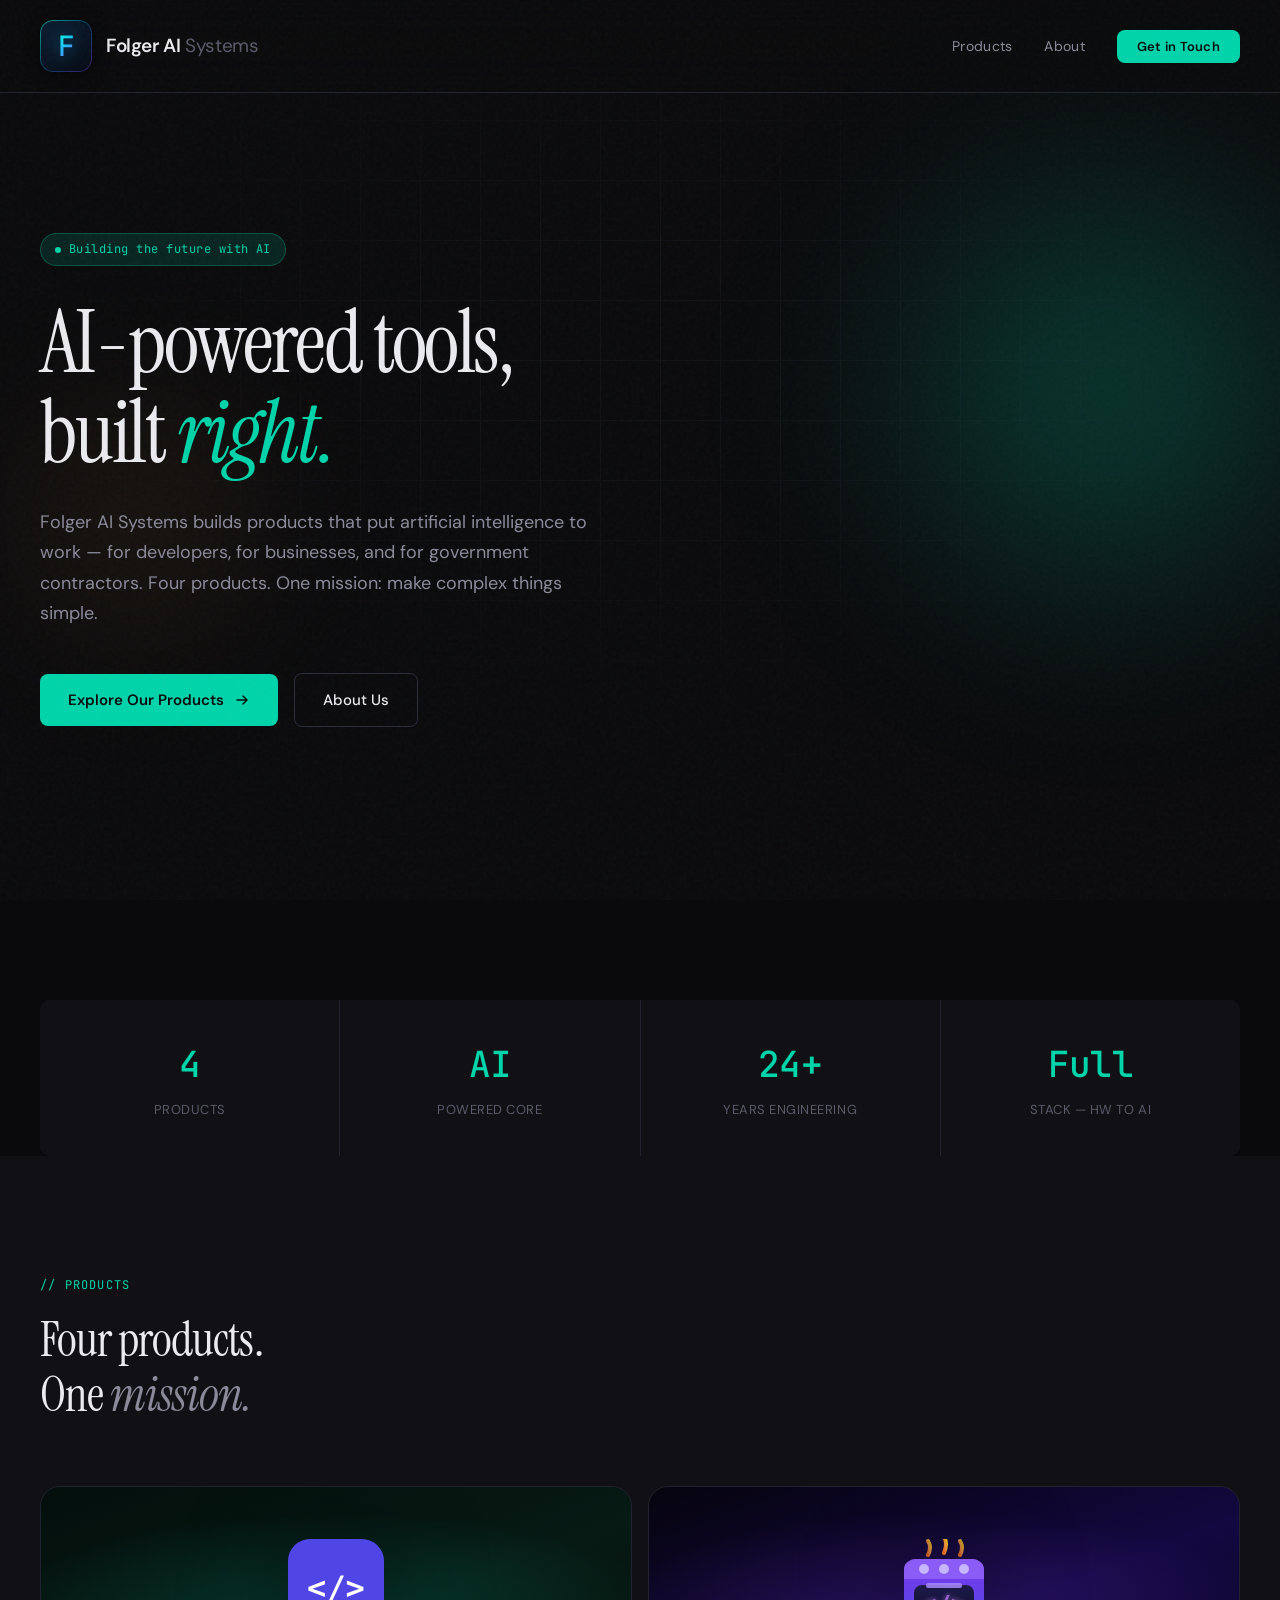
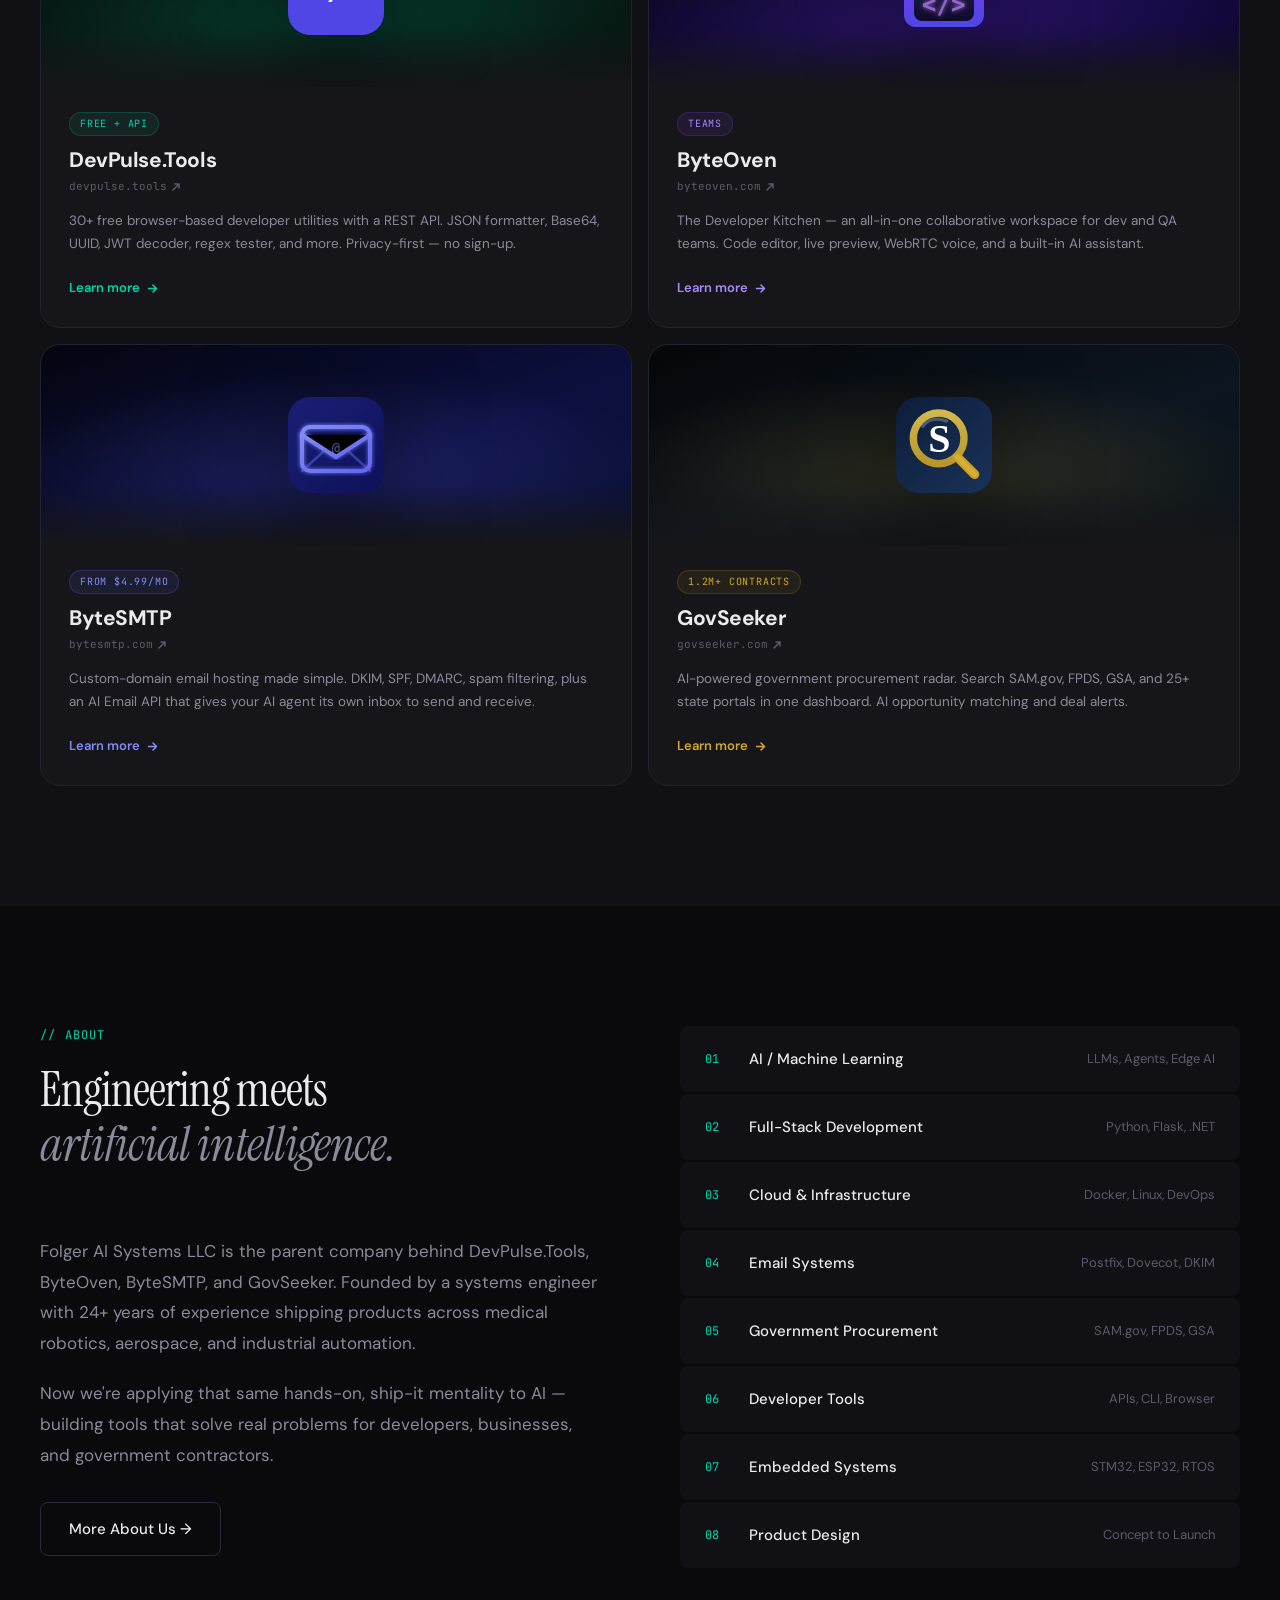
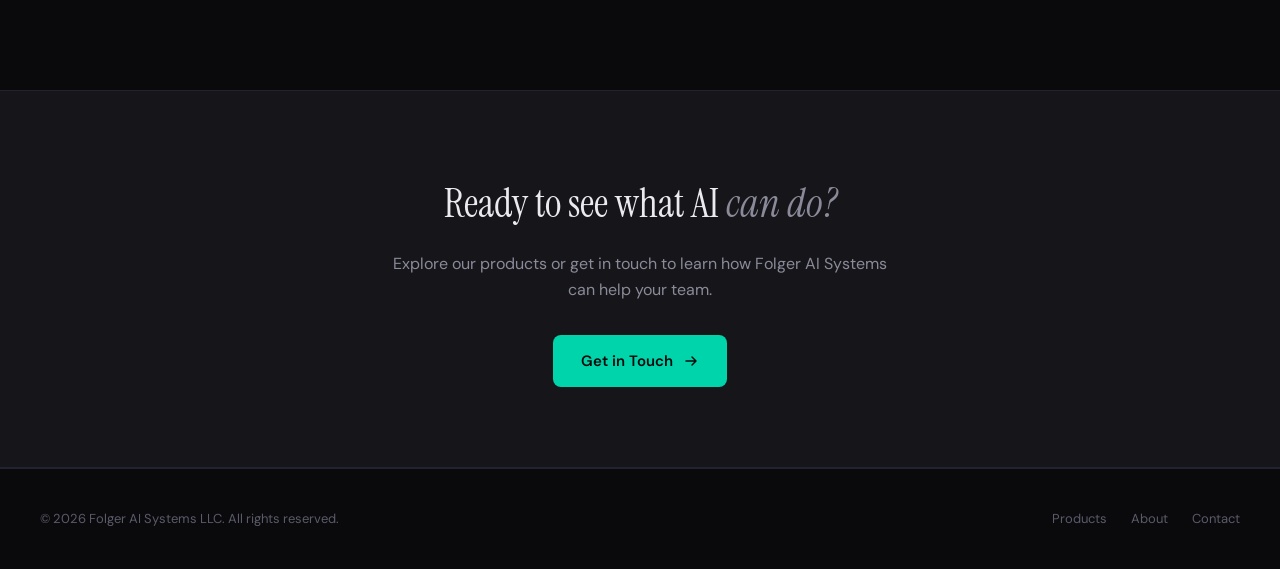
==== commit 89dea47e: "Redesign product showcase with large logo stages and brand-accurate colors - New .showcase-card layo" ====
--- a/index.html
+++ b/index.html
@@ -46,42 +46,58 @@
 
 <section class="bg-secondary" id="products">
   <div class="section-header reveal"><div class="section-label">// Products</div><h2 class="section-title">Four products.<br>One <em>mission.</em></h2></div>
-  <div class="product-grid reveal">
+  <div class="showcase-grid reveal">
 
-    <a href="products.html#devpulse" class="product-card product-devpulse">
-      <div class="product-icon"><img src="logos/devpulse.png" alt="DevPulse.Tools"></div>
-      <div class="product-badge">Free + API</div>
-      <h3>DevPulse.Tools</h3>
-      <div class="product-url">devpulse.tools <svg width="10" height="10" viewBox="0 0 10 10" fill="none"><path d="M2 8L8 2M8 2H4M8 2V6" stroke="currentColor" stroke-width="1.5" stroke-linecap="round" stroke-linejoin="round"/></svg></div>
-      <p>30+ free browser-based developer utilities with a REST API. JSON formatter, Base64, UUID, JWT decoder, regex tester, and more. Privacy-first &mdash; no sign-up, no tracking.</p>
-      <span class="product-link">Learn more &rarr;</span>
+    <a href="products.html#devpulse" class="showcase-card sc-devpulse">
+      <div class="showcase-stage">
+        <img class="showcase-logo" src="logos/devpulse.png" alt="DevPulse.Tools">
+      </div>
+      <div class="showcase-body">
+        <div class="showcase-pill">Free + API</div>
+        <div class="showcase-name">DevPulse.Tools</div>
+        <div class="showcase-url">devpulse.tools <svg width="10" height="10" viewBox="0 0 10 10" fill="none"><path d="M2 8L8 2M8 2H4M8 2V6" stroke="currentColor" stroke-width="1.5" stroke-linecap="round" stroke-linejoin="round"/></svg></div>
+        <p class="showcase-desc">30+ free browser-based developer utilities with a REST API. JSON formatter, Base64, UUID, JWT decoder, regex tester, and more. Privacy-first &mdash; no sign-up.</p>
+        <span class="showcase-cta">Learn more <svg width="13" height="13" viewBox="0 0 13 13" fill="none"><path d="M2.5 6.5h8m0 0L7 3m3.5 3.5L7 10" stroke="currentColor" stroke-width="1.5" stroke-linecap="round" stroke-linejoin="round"/></svg></span>
+      </div>
     </a>
 
-    <a href="products.html#byteoven" class="product-card product-byteoven">
-      <div class="product-icon"><img src="logos/byteoven.svg" alt="ByteOven"></div>
-      <div class="product-badge">Teams</div>
-      <h3>ByteOven</h3>
-      <div class="product-url">byteoven.com <svg width="10" height="10" viewBox="0 0 10 10" fill="none"><path d="M2 8L8 2M8 2H4M8 2V6" stroke="currentColor" stroke-width="1.5" stroke-linecap="round" stroke-linejoin="round"/></svg></div>
-      <p>The Developer Kitchen &mdash; an all-in-one collaborative workspace for dev and QA teams. Code editor, live preview, real-time chat with WebRTC voice, and a built-in AI assistant.</p>
-      <span class="product-link">Learn more &rarr;</span>
+    <a href="products.html#byteoven" class="showcase-card sc-byteoven">
+      <div class="showcase-stage">
+        <img class="showcase-logo" src="logos/byteoven.svg" alt="ByteOven">
+      </div>
+      <div class="showcase-body">
+        <div class="showcase-pill">Teams</div>
+        <div class="showcase-name">ByteOven</div>
+        <div class="showcase-url">byteoven.com <svg width="10" height="10" viewBox="0 0 10 10" fill="none"><path d="M2 8L8 2M8 2H4M8 2V6" stroke="currentColor" stroke-width="1.5" stroke-linecap="round" stroke-linejoin="round"/></svg></div>
+        <p class="showcase-desc">The Developer Kitchen &mdash; an all-in-one collaborative workspace for dev and QA teams. Code editor, live preview, WebRTC voice, and a built-in AI assistant.</p>
+        <span class="showcase-cta">Learn more <svg width="13" height="13" viewBox="0 0 13 13" fill="none"><path d="M2.5 6.5h8m0 0L7 3m3.5 3.5L7 10" stroke="currentColor" stroke-width="1.5" stroke-linecap="round" stroke-linejoin="round"/></svg></span>
+      </div>
     </a>
 
-    <a href="products.html#bytesmtp" class="product-card product-bytesmtp">
-      <div class="product-icon"><img src="logos/bytesmtp.svg" alt="ByteSMTP"></div>
-      <div class="product-badge">From $4.99/mo</div>
-      <h3>ByteSMTP</h3>
-      <div class="product-url">bytesmtp.com <svg width="10" height="10" viewBox="0 0 10 10" fill="none"><path d="M2 8L8 2M8 2H4M8 2V6" stroke="currentColor" stroke-width="1.5" stroke-linecap="round" stroke-linejoin="round"/></svg></div>
-      <p>Custom-domain email hosting made simple. DKIM, SPF, DMARC, spam filtering &mdash; plus an AI Email API that gives your AI agent its own email address to send, receive, and auto-reply.</p>
-      <span class="product-link">Learn more &rarr;</span>
+    <a href="products.html#bytesmtp" class="showcase-card sc-bytesmtp">
+      <div class="showcase-stage">
+        <img class="showcase-logo" src="logos/bytesmtp.svg" alt="ByteSMTP">
+      </div>
+      <div class="showcase-body">
+        <div class="showcase-pill">From $4.99/mo</div>
+        <div class="showcase-name">ByteSMTP</div>
+        <div class="showcase-url">bytesmtp.com <svg width="10" height="10" viewBox="0 0 10 10" fill="none"><path d="M2 8L8 2M8 2H4M8 2V6" stroke="currentColor" stroke-width="1.5" stroke-linecap="round" stroke-linejoin="round"/></svg></div>
+        <p class="showcase-desc">Custom-domain email hosting made simple. DKIM, SPF, DMARC, spam filtering, plus an AI Email API that gives your AI agent its own inbox to send and receive.</p>
+        <span class="showcase-cta">Learn more <svg width="13" height="13" viewBox="0 0 13 13" fill="none"><path d="M2.5 6.5h8m0 0L7 3m3.5 3.5L7 10" stroke="currentColor" stroke-width="1.5" stroke-linecap="round" stroke-linejoin="round"/></svg></span>
+      </div>
     </a>
 
-    <a href="products.html#govseeker" class="product-card product-govseeker">
-      <div class="product-icon"><img src="logos/govseeker.svg" alt="GovSeeker"></div>
-      <div class="product-badge">1.2M+ Contracts</div>
-      <h3>GovSeeker</h3>
-      <div class="product-url">govseeker.com <svg width="10" height="10" viewBox="0 0 10 10" fill="none"><path d="M2 8L8 2M8 2H4M8 2V6" stroke="currentColor" stroke-width="1.5" stroke-linecap="round" stroke-linejoin="round"/></svg></div>
-      <p>AI-powered government procurement radar. Search SAM.gov, FPDS, GSA, and 25+ state portals in one dashboard. AI opportunity matching, deal alerts, and proposal tools.</p>
-      <span class="product-link">Learn more &rarr;</span>
+    <a href="products.html#govseeker" class="showcase-card sc-govseeker">
+      <div class="showcase-stage">
+        <img class="showcase-logo" src="logos/govseeker.svg" alt="GovSeeker">
+      </div>
+      <div class="showcase-body">
+        <div class="showcase-pill">1.2M+ Contracts</div>
+        <div class="showcase-name">GovSeeker</div>
+        <div class="showcase-url">govseeker.com <svg width="10" height="10" viewBox="0 0 10 10" fill="none"><path d="M2 8L8 2M8 2H4M8 2V6" stroke="currentColor" stroke-width="1.5" stroke-linecap="round" stroke-linejoin="round"/></svg></div>
+        <p class="showcase-desc">AI-powered government procurement radar. Search SAM.gov, FPDS, GSA, and 25+ state portals in one dashboard. AI opportunity matching and deal alerts.</p>
+        <span class="showcase-cta">Learn more <svg width="13" height="13" viewBox="0 0 13 13" fill="none"><path d="M2.5 6.5h8m0 0L7 3m3.5 3.5L7 10" stroke="currentColor" stroke-width="1.5" stroke-linecap="round" stroke-linejoin="round"/></svg></span>
+      </div>
     </a>
 
   </div>
--- a/style.css
+++ b/style.css
@@ -114,35 +114,67 @@
 .reveal.visible { opacity: 1; transform: translateY(0); }
 .two-col { display: grid; grid-template-columns: 1fr 1fr; gap: 80px; align-items: start; }
 
-/* PRODUCT GRID - Homepage */
-.product-grid { display: grid; grid-template-columns: repeat(2, 1fr); gap: 24px; }
-.product-card { display: block; text-decoration: none; background: var(--bg-card); border: 1px solid var(--border); border-radius: var(--radius); padding: 40px 36px; position: relative; overflow: hidden; transition: all 0.4s ease; cursor: pointer; }
-.product-card::before { content: ''; position: absolute; top: 0; left: 0; right: 0; height: 3px; transition: opacity 0.4s ease; opacity: 0.6; }
-.product-card:hover { transform: translateY(-6px); box-shadow: 0 20px 60px rgba(0,0,0,0.4); }
-.product-card:hover::before { opacity: 1; }
-.product-devpulse::before { background: linear-gradient(90deg, var(--devpulse), #00ffcc); }
-.product-devpulse:hover { border-color: rgba(0,212,170,0.3); }
-.product-byteoven::before { background: linear-gradient(90deg, var(--byteoven), #ffcc44); }
-.product-byteoven:hover { border-color: rgba(240,160,64,0.3); }
-.product-bytesmtp::before { background: linear-gradient(90deg, var(--bytesmtp), #99b3ff); }
-.product-bytesmtp:hover { border-color: rgba(108,142,255,0.3); }
-.product-govseeker::before { background: linear-gradient(90deg, var(--govseeker), #ff7799); }
-.product-govseeker:hover { border-color: rgba(224,85,119,0.3); }
-.product-icon { width: 72px; height: 72px; display: flex; align-items: center; justify-content: center; margin-bottom: 24px; }
-.product-icon img { width: 72px; height: 72px; border-radius: 16px; object-fit: contain; display: block; }
-.product-url { font-family: 'JetBrains Mono', monospace; font-size: 11px; color: var(--text-muted); margin-bottom: 14px; display: flex; align-items: center; gap: 5px; letter-spacing: 0.02em; }
-.product-url svg { opacity: 0.5; }
-.product-card:hover .product-url { color: var(--text-secondary); }
+/* PRODUCT SHOWCASE GRID */
+.showcase-grid { display: grid; grid-template-columns: repeat(2, 1fr); gap: 16px; }
+
+.showcase-card { display: block; text-decoration: none; background: var(--bg-card); border: 1px solid var(--border); border-radius: 20px; overflow: hidden; transition: transform 0.45s cubic-bezier(0.16,1,0.3,1), box-shadow 0.45s cubic-bezier(0.16,1,0.3,1), border-color 0.3s; cursor: pointer; position: relative; }
+.showcase-card::before { content: ''; position: absolute; top: 0; left: 0; right: 0; height: 2px; opacity: 0; transition: opacity 0.4s; z-index: 10; }
+.showcase-card:hover { transform: translateY(-10px); box-shadow: 0 32px 80px rgba(0,0,0,0.55); }
+.showcase-card:hover::before { opacity: 1; }
+
+/* Stage — the logo hero area */
+.showcase-stage { height: 200px; display: flex; align-items: center; justify-content: center; position: relative; overflow: hidden; }
+.showcase-stage::after { content: ''; position: absolute; bottom: 0; left: 0; right: 0; height: 60px; background: linear-gradient(to bottom, transparent, var(--bg-card)); pointer-events: none; }
+
+/* Per-product stage backgrounds (brand-accurate) */
+.sc-devpulse .showcase-stage { background: radial-gradient(ellipse 90% 80% at 50% 65%, rgba(0,212,170,0.18) 0%, transparent 65%), linear-gradient(160deg, #040f0c 0%, #071a14 60%, #050f0a 100%); }
+.sc-byteoven .showcase-stage { background: radial-gradient(ellipse 90% 80% at 50% 65%, rgba(124,58,237,0.22) 0%, transparent 65%), linear-gradient(160deg, #06040e 0%, #130840 60%, #0a0428 100%); }
+.sc-bytesmtp .showcase-stage { background: radial-gradient(ellipse 90% 80% at 50% 65%, rgba(99,102,241,0.2) 0%, transparent 65%), linear-gradient(160deg, #04050f 0%, #0c1040 60%, #080e30 100%); }
+.sc-govseeker .showcase-stage { background: radial-gradient(ellipse 90% 80% at 50% 65%, rgba(201,162,39,0.18) 0%, transparent 65%), linear-gradient(160deg, #050709 0%, #0c1520 60%, #071018 100%); }
+
+/* Logo image in stage */
+.showcase-logo { width: 96px; height: 96px; border-radius: 22px; object-fit: contain; position: relative; z-index: 2; filter: drop-shadow(0 16px 48px rgba(0,0,0,0.65)); transition: transform 0.45s cubic-bezier(0.16,1,0.3,1), filter 0.45s; }
+.showcase-card:hover .showcase-logo { transform: scale(1.1) translateY(-6px); }
+.sc-devpulse:hover .showcase-logo { filter: drop-shadow(0 20px 48px rgba(0,212,170,0.3)) drop-shadow(0 4px 16px rgba(0,0,0,0.5)); }
+.sc-byteoven:hover .showcase-logo { filter: drop-shadow(0 20px 48px rgba(124,58,237,0.35)) drop-shadow(0 4px 16px rgba(0,0,0,0.5)); }
+.sc-bytesmtp:hover .showcase-logo { filter: drop-shadow(0 20px 48px rgba(99,102,241,0.3)) drop-shadow(0 4px 16px rgba(0,0,0,0.5)); }
+.sc-govseeker:hover .showcase-logo { filter: drop-shadow(0 20px 48px rgba(201,162,39,0.3)) drop-shadow(0 4px 16px rgba(0,0,0,0.5)); }
+
+/* Top accent lines */
+.sc-devpulse::before { background: linear-gradient(90deg, #00d4aa, #00ffcc); }
+.sc-byteoven::before { background: linear-gradient(90deg, #7c3aed, #a78bfa); }
+.sc-bytesmtp::before { background: linear-gradient(90deg, #6366f1, #818cf8); }
+.sc-govseeker::before { background: linear-gradient(90deg, #c9a227, #e8c84a); }
+
+/* Card hover border glow */
+.sc-devpulse:hover { border-color: rgba(0,212,170,0.25); }
+.sc-byteoven:hover { border-color: rgba(124,58,237,0.25); }
+.sc-bytesmtp:hover { border-color: rgba(99,102,241,0.25); }
+.sc-govseeker:hover { border-color: rgba(201,162,39,0.2); }
+
+/* Body */
+.showcase-body { padding: 22px 28px 28px; }
+
+.showcase-pill { display: inline-flex; align-items: center; font-family: 'JetBrains Mono', monospace; font-size: 10px; letter-spacing: 0.08em; text-transform: uppercase; padding: 3px 10px; border-radius: 100px; margin-bottom: 12px; }
+.sc-devpulse .showcase-pill { color: #00d4aa; background: rgba(0,212,170,0.08); border: 1px solid rgba(0,212,170,0.2); }
+.sc-byteoven .showcase-pill { color: #a78bfa; background: rgba(124,58,237,0.1); border: 1px solid rgba(124,58,237,0.25); }
+.sc-bytesmtp .showcase-pill { color: #818cf8; background: rgba(99,102,241,0.1); border: 1px solid rgba(99,102,241,0.25); }
+.sc-govseeker .showcase-pill { color: #d4a827; background: rgba(201,162,39,0.08); border: 1px solid rgba(201,162,39,0.2); }
+
+.showcase-name { font-size: 21px; font-weight: 700; letter-spacing: -0.02em; color: var(--text-primary); margin-bottom: 5px; line-height: 1.2; }
+.showcase-url { font-family: 'JetBrains Mono', monospace; font-size: 11px; color: var(--text-muted); margin-bottom: 14px; display: flex; align-items: center; gap: 4px; transition: color 0.2s; }
+.showcase-card:hover .showcase-url { color: var(--text-secondary); }
+.showcase-desc { font-size: 13.5px; color: var(--text-secondary); line-height: 1.7; margin-bottom: 18px; }
+.showcase-cta { font-size: 13px; font-weight: 600; display: inline-flex; align-items: center; gap: 6px; transition: gap 0.25s; }
+.sc-devpulse .showcase-cta { color: #00d4aa; }
+.sc-byteoven .showcase-cta { color: #a78bfa; }
+.sc-bytesmtp .showcase-cta { color: #818cf8; }
+.sc-govseeker .showcase-cta { color: #d4a827; }
+.showcase-card:hover .showcase-cta { gap: 10px; }
+
+/* Keep old classes for products/about pages */
+.product-icon img { width: 56px; height: 56px; border-radius: 12px; object-fit: contain; display: block; }
 .picon { display: flex; align-items: center; justify-content: center; border-radius: 16px; flex-shrink: 0; }
-.product-badge { display: inline-block; font-family: 'JetBrains Mono', monospace; font-size: 10px; letter-spacing: 0.06em; text-transform: uppercase; padding: 3px 10px; border-radius: 100px; margin-bottom: 16px; }
-.product-devpulse .product-badge { color: var(--devpulse); background: rgba(0,212,170,0.1); border: 1px solid rgba(0,212,170,0.2); }
-.product-byteoven .product-badge { color: var(--byteoven); background: rgba(240,160,64,0.1); border: 1px solid rgba(240,160,64,0.2); }
-.product-bytesmtp .product-badge { color: var(--bytesmtp); background: rgba(108,142,255,0.1); border: 1px solid rgba(108,142,255,0.2); }
-.product-govseeker .product-badge { color: var(--govseeker); background: rgba(224,85,119,0.1); border: 1px solid rgba(224,85,119,0.2); }
-.product-card h3 { font-size: 22px; font-weight: 600; margin-bottom: 10px; color: var(--text-primary); }
-.product-card p { font-size: 14px; color: var(--text-secondary); line-height: 1.7; margin-bottom: 16px; }
-.product-link { font-size: 13px; font-weight: 500; color: var(--accent); transition: color 0.2s; }
-.product-card:hover .product-link { color: #00e8ba; }
 
 /* PRODUCT DETAIL PAGES */
 .product-header { display: flex; justify-content: space-between; align-items: flex-start; margin-bottom: 16px; gap: 20px; flex-wrap: wrap; }
@@ -172,5 +204,5 @@
   .nav-links.show { display: flex; flex-direction: column; position: absolute; top: 100%; left: 0; right: 0; background: rgba(10,10,12,0.95); backdrop-filter: blur(20px); padding: 20px; border-bottom: 1px solid var(--border); gap: 16px; }
 }
 
-@media (max-width: 1024px) { .card-grid { grid-template-columns: repeat(2, 1fr); } .card-grid-2 { grid-template-columns: 1fr; } .two-col { grid-template-columns: 1fr; gap: 48px; } .product-grid { grid-template-columns: 1fr; } }
+@media (max-width: 1024px) { .card-grid { grid-template-columns: repeat(2, 1fr); } .card-grid-2 { grid-template-columns: 1fr; } .two-col { grid-template-columns: 1fr; gap: 48px; } .showcase-grid { grid-template-columns: 1fr; } }
 @media (max-width: 768px) { nav { padding: 16px 20px; } .nav-links { display: none; } .mobile-menu-btn { display: block; } section, .hero, .page-hero { padding-left: 20px; padding-right: 20px; } .hero { padding-top: 120px; } .stats-bar { flex-direction: column; margin: 60px 20px 0; } .card-grid { grid-template-columns: 1fr; } .hero-actions { flex-direction: column; align-items: flex-start; } .contact-card { padding: 36px 24px; } footer { flex-direction: column; gap: 16px; text-align: center; } .product-header { flex-direction: column; } }
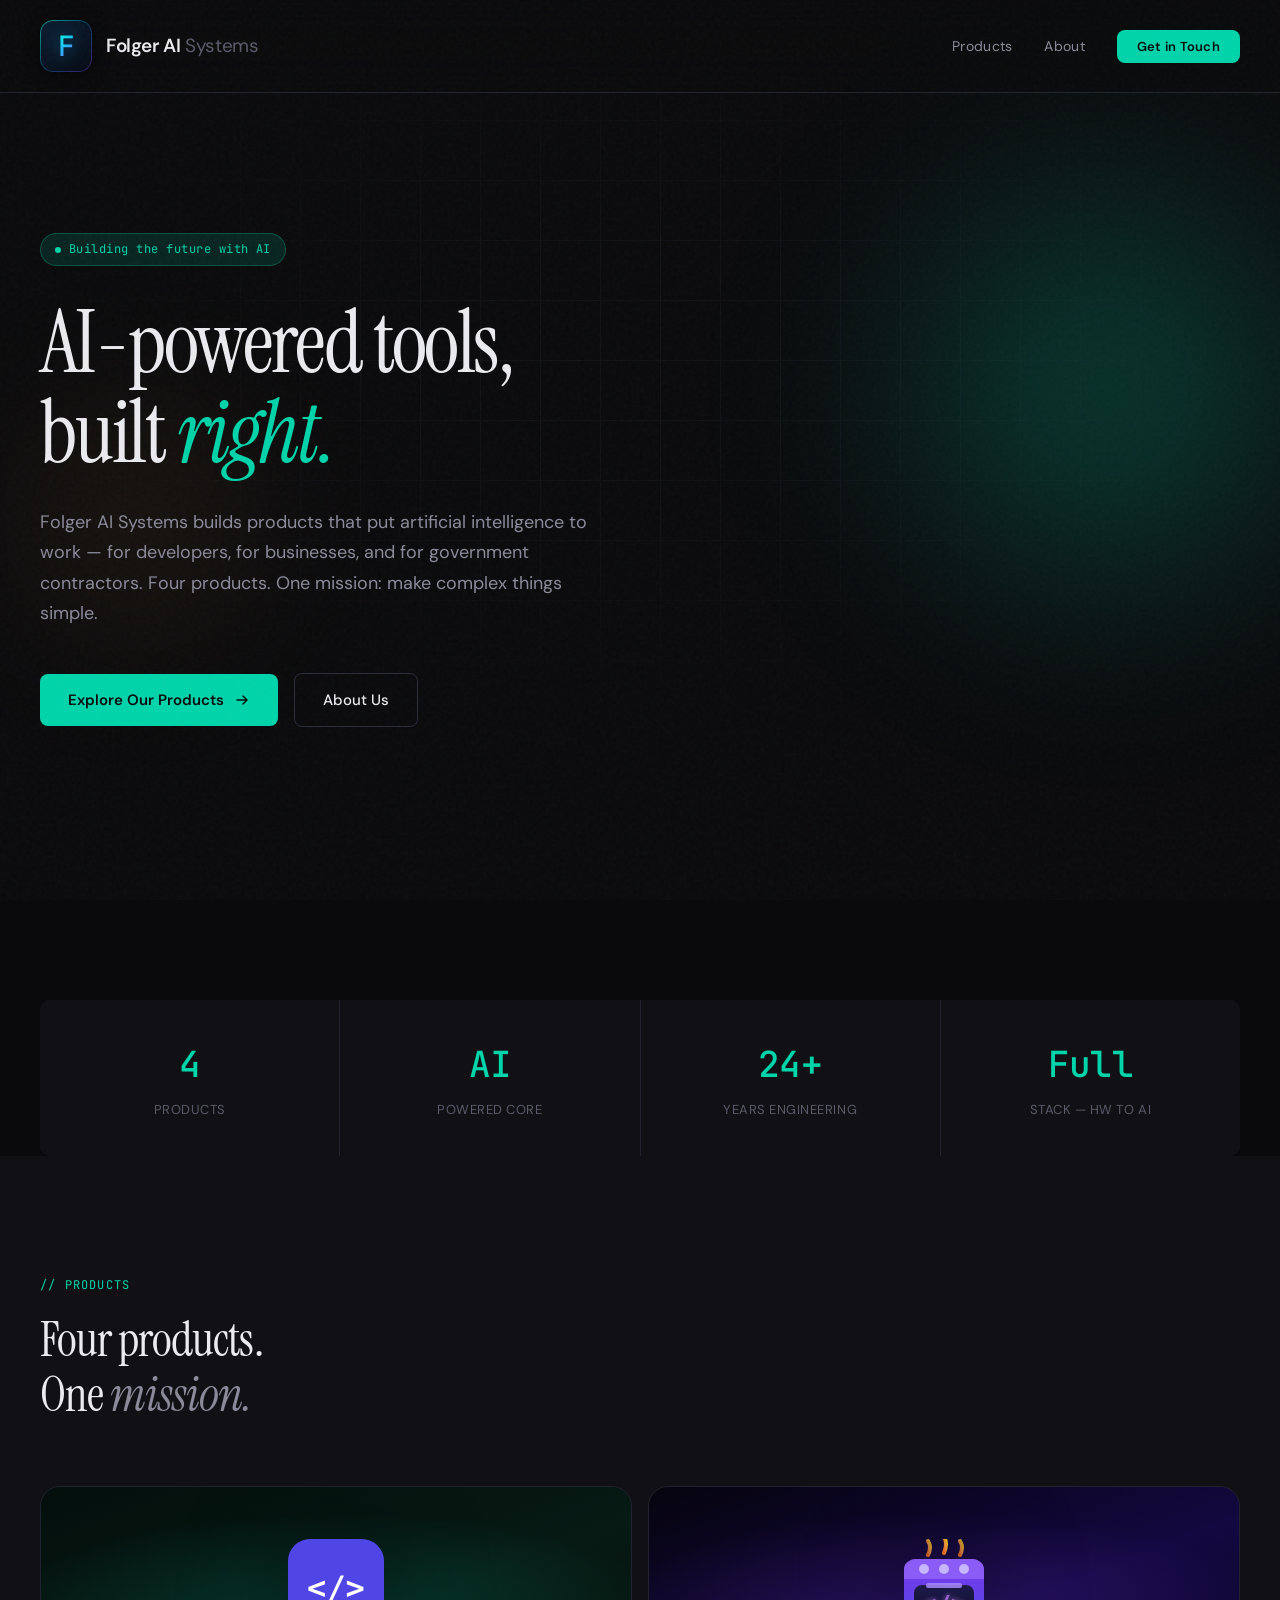
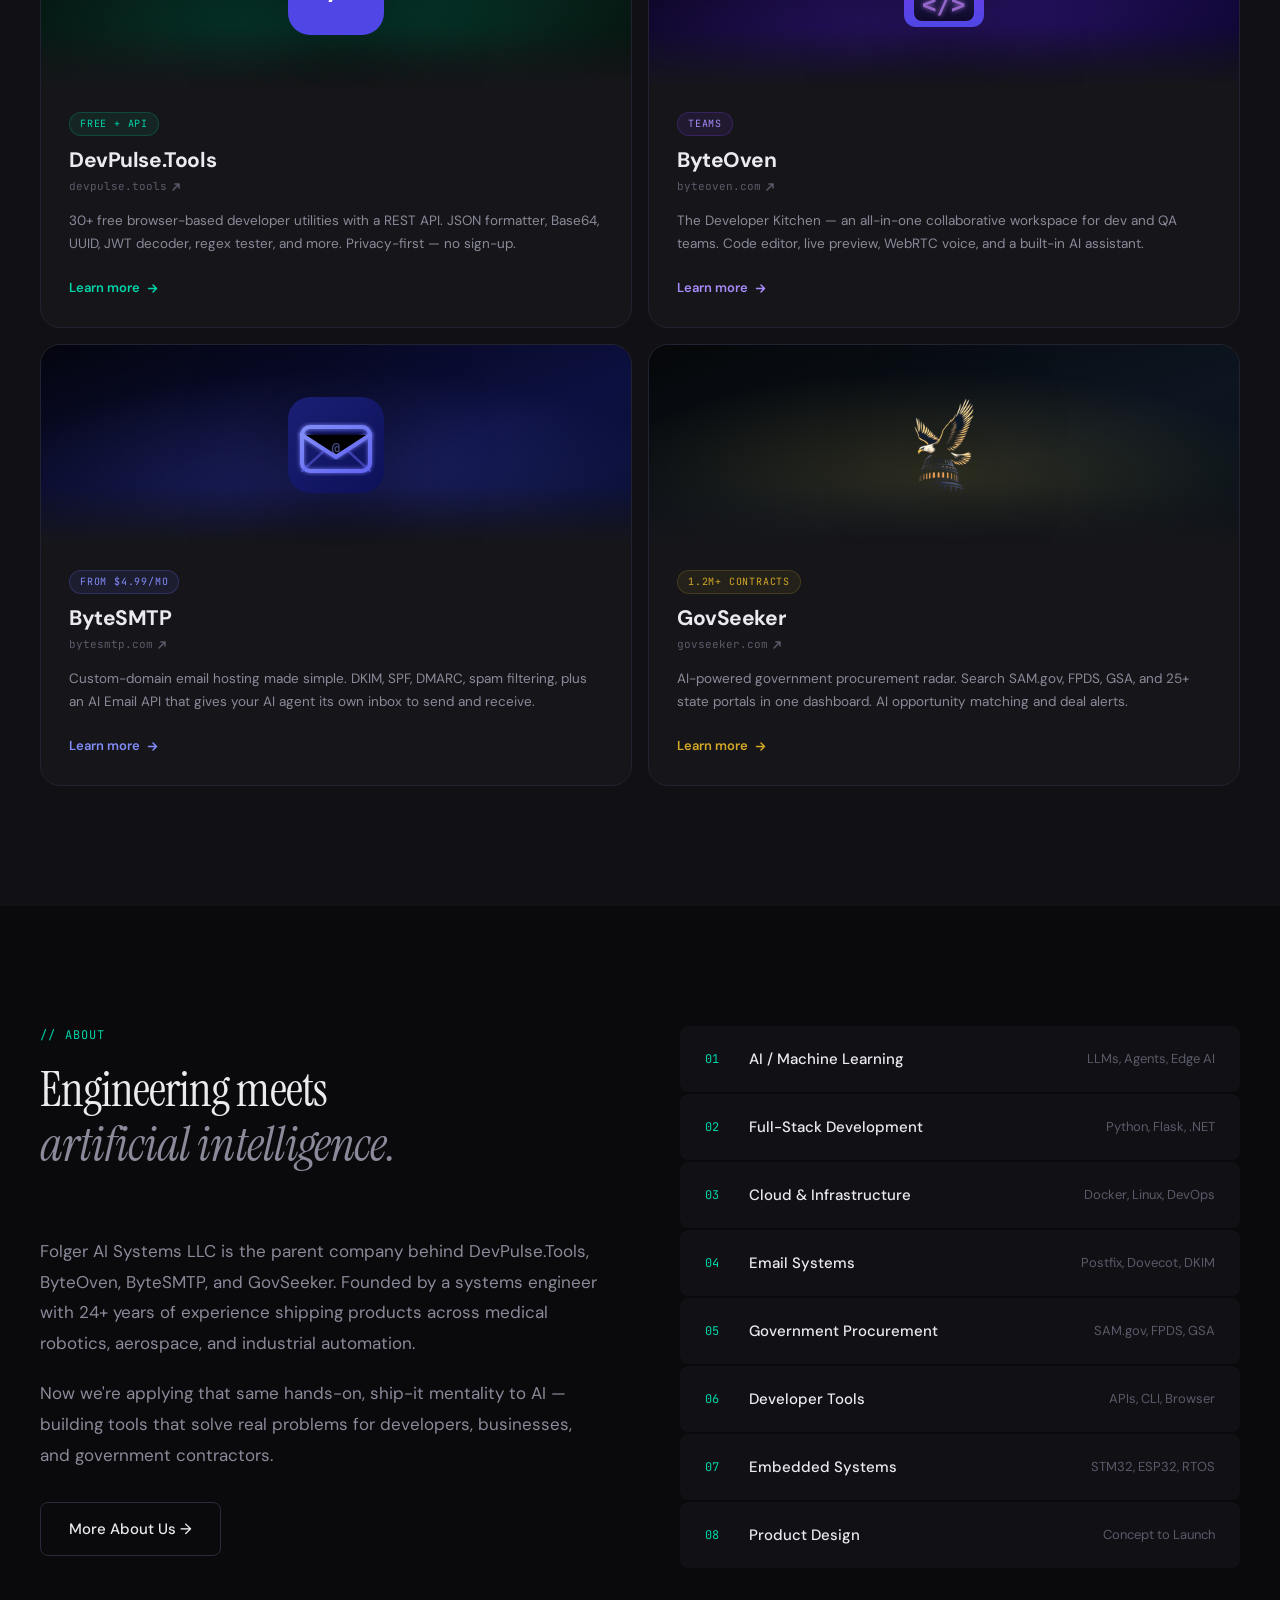
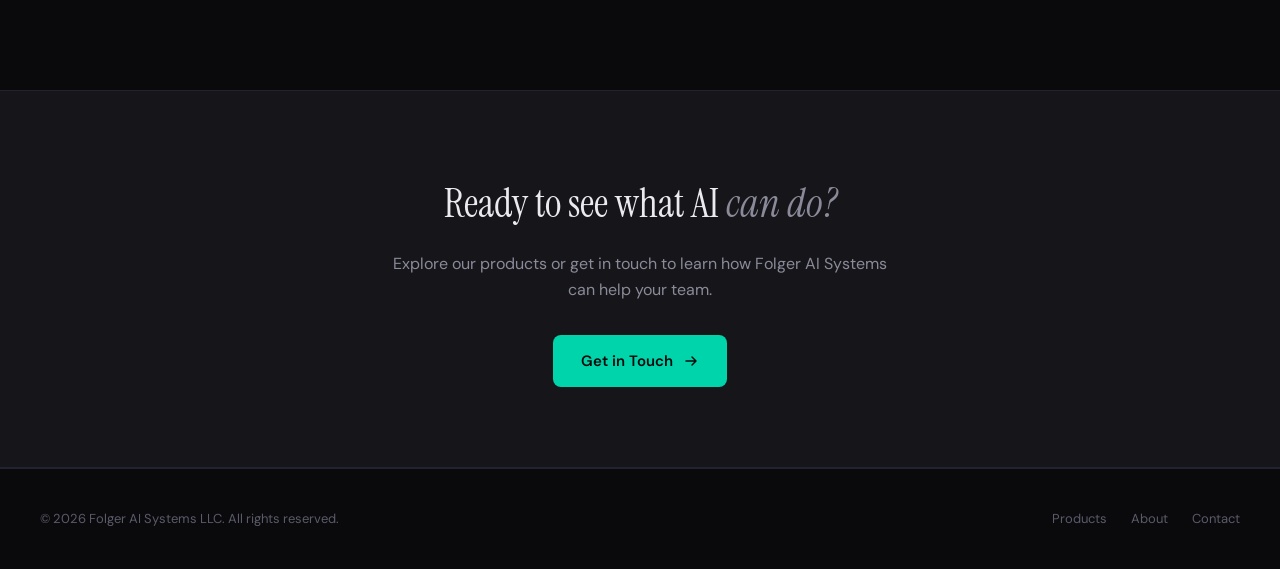
==== commit bf6175ad: "Fix GovSeeker logo — use actual eagle PNG from live site Co-Authored-By: Claude Sonnet 4.6 <noreply@" ====
--- a/index.html
+++ b/index.html
@@ -89,7 +89,7 @@
 
     <a href="products.html#govseeker" class="showcase-card sc-govseeker">
       <div class="showcase-stage">
-        <img class="showcase-logo" src="logos/govseeker.svg" alt="GovSeeker">
+        <img class="showcase-logo" src="logos/govseeker.png" alt="GovSeeker">
       </div>
       <div class="showcase-body">
         <div class="showcase-pill">1.2M+ Contracts</div>
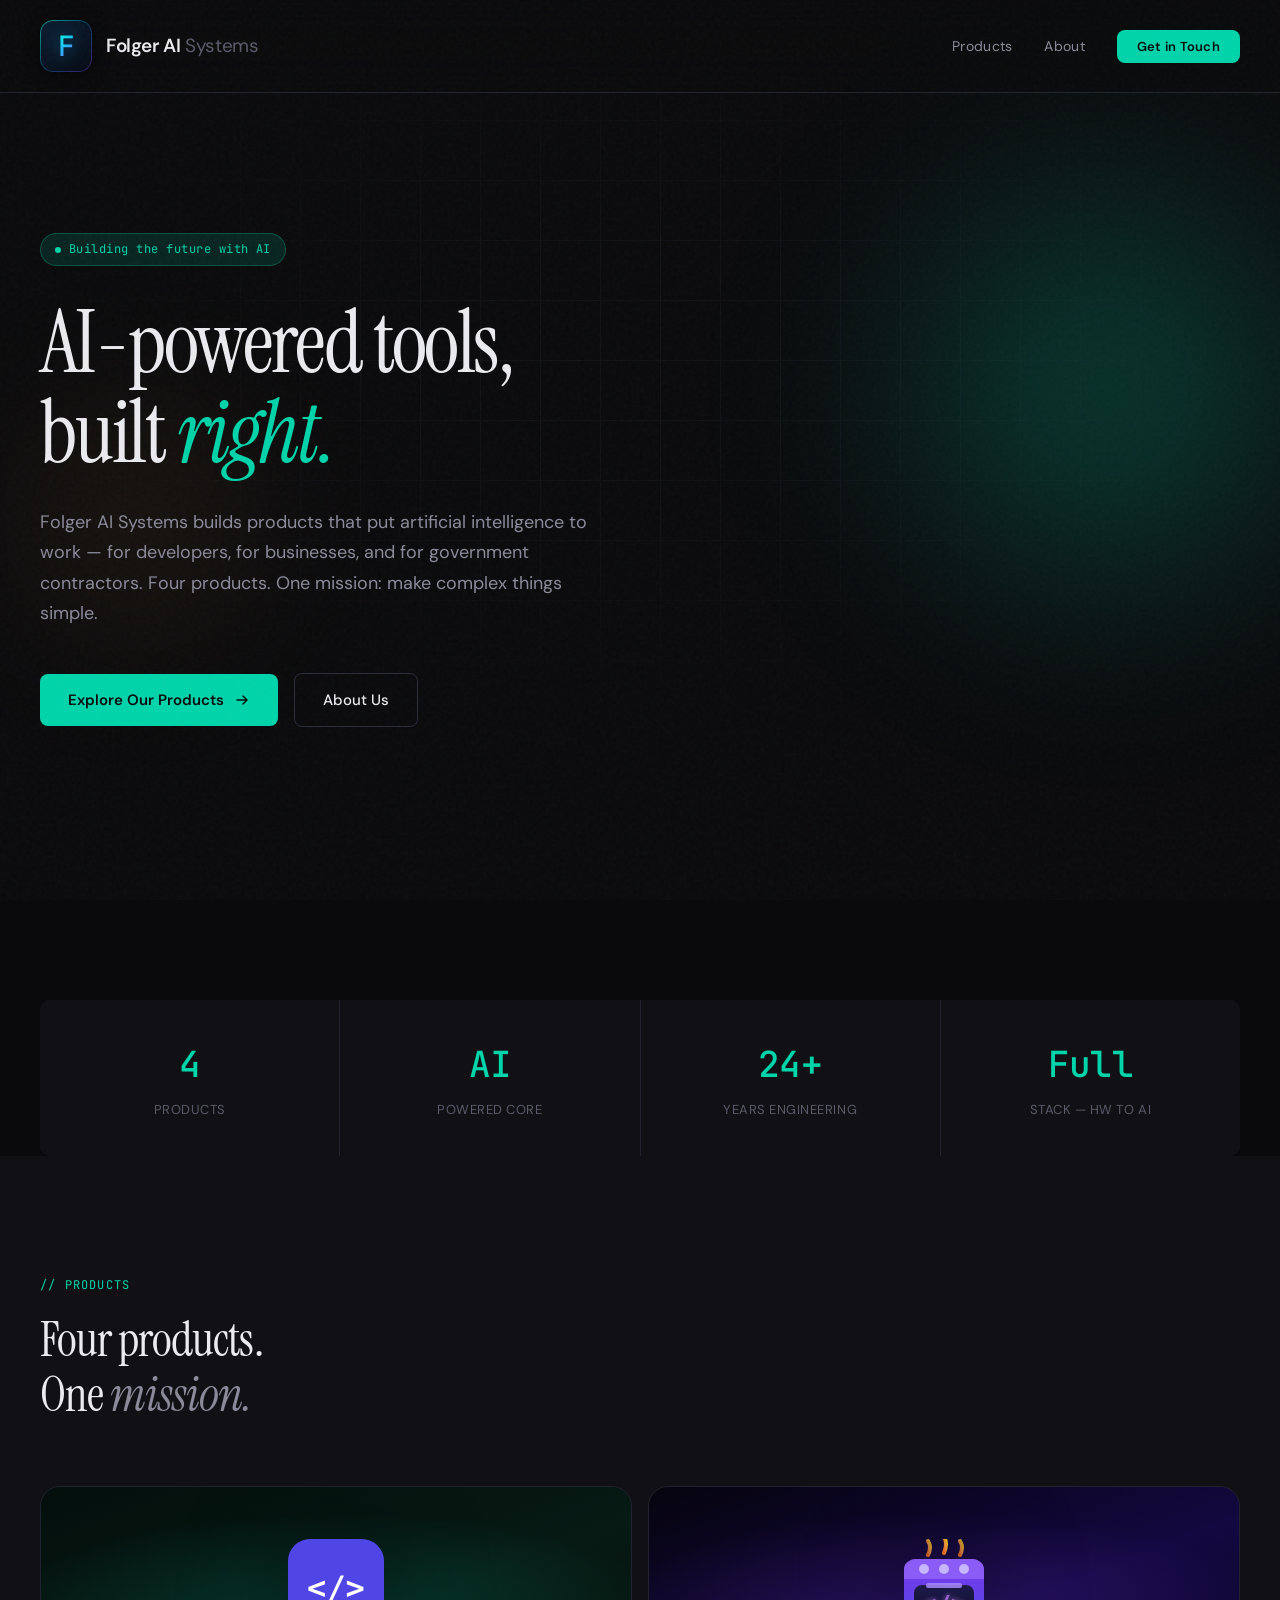
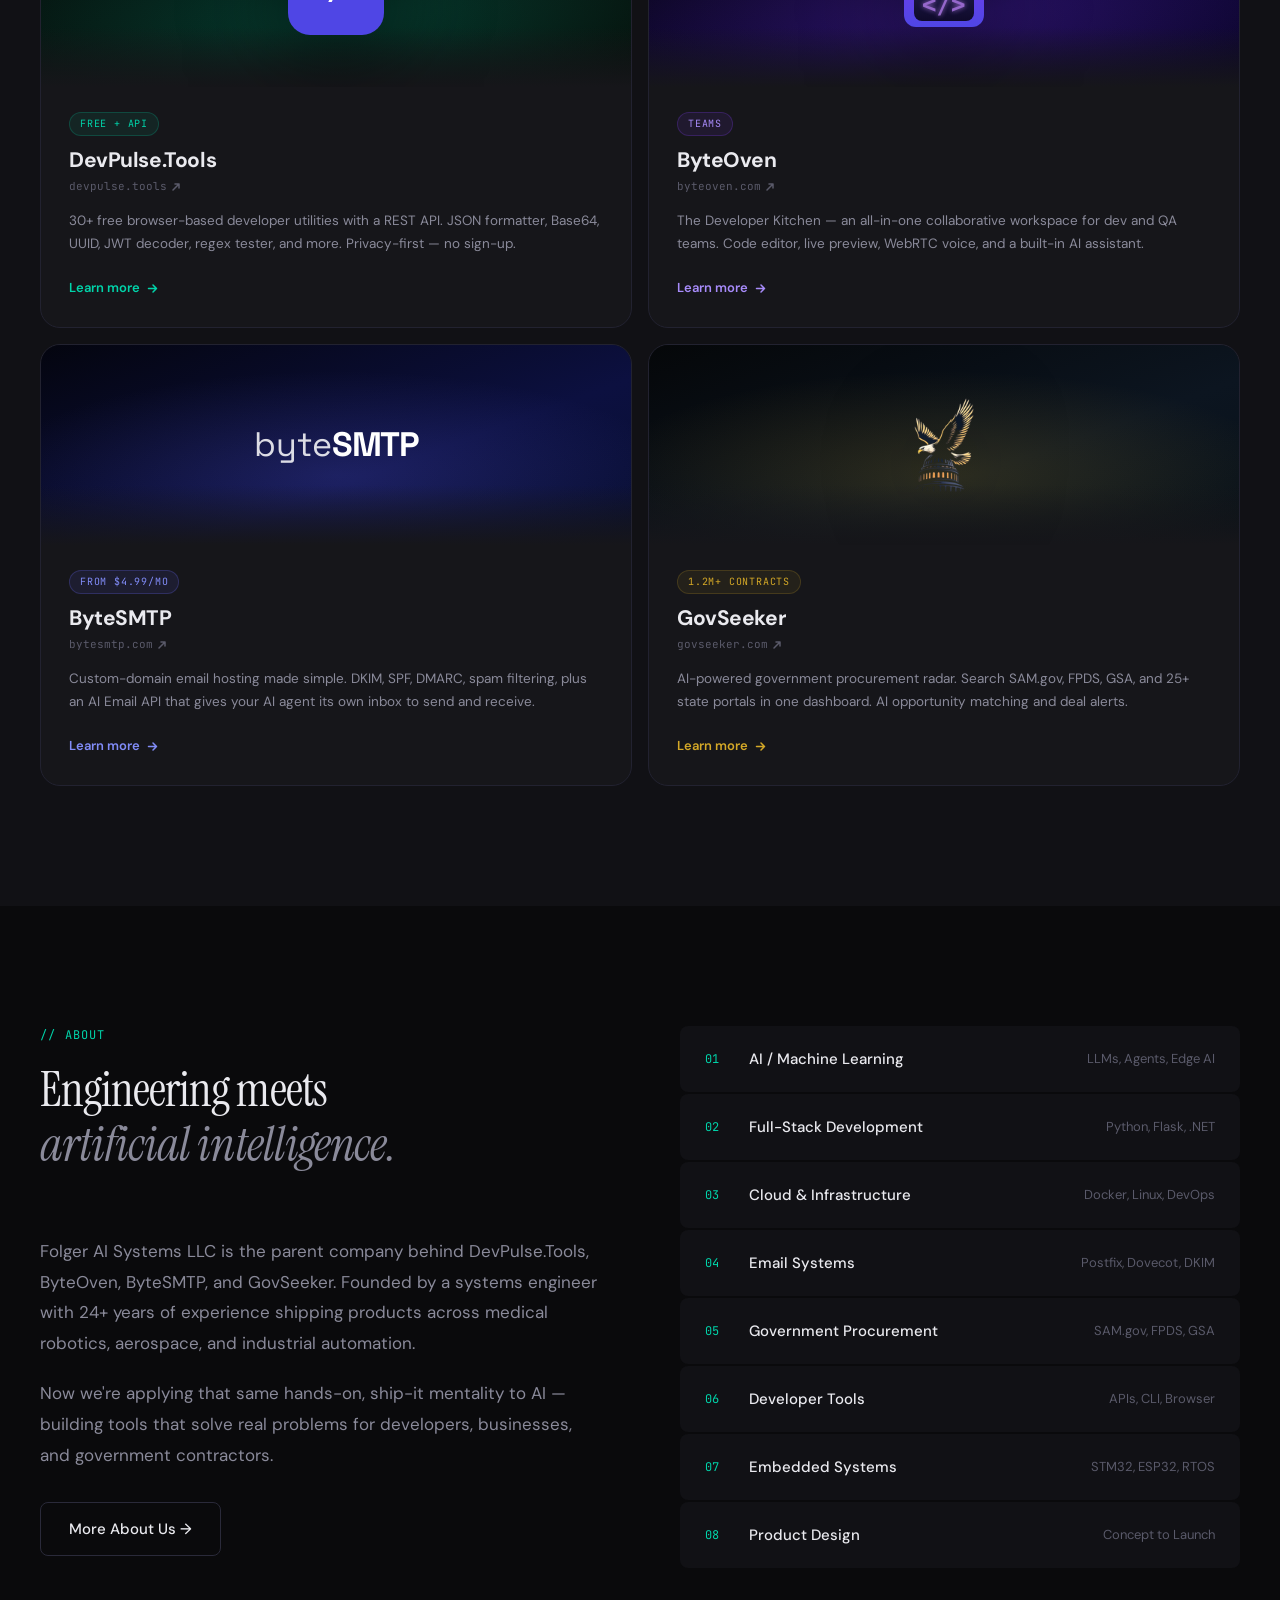
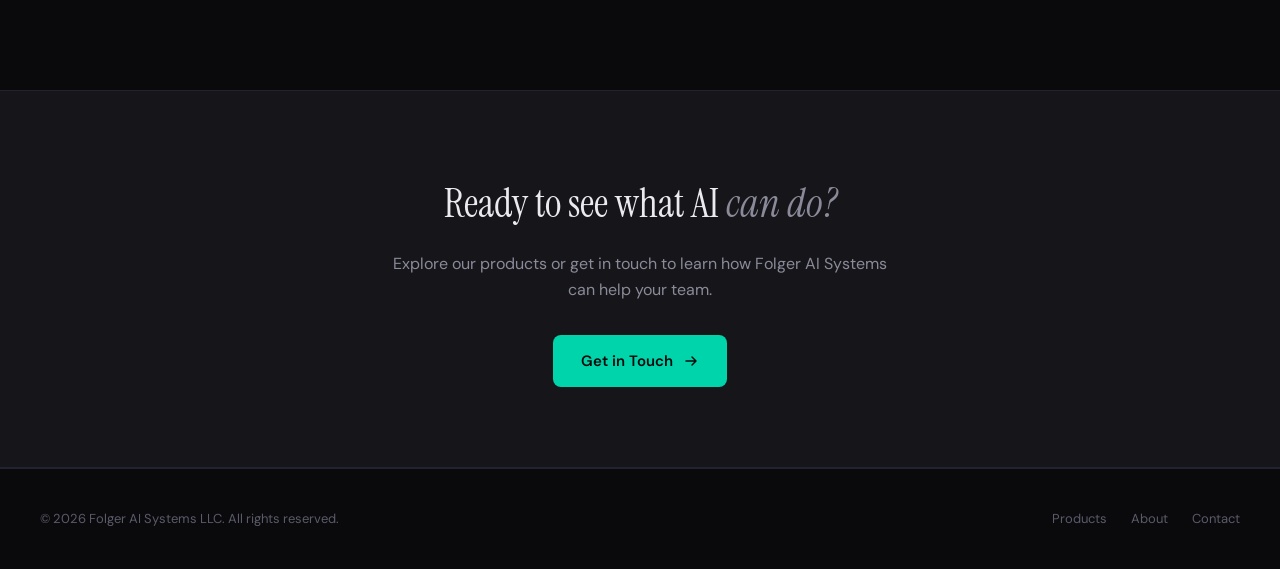
==== commit 2767d26d: "ByteSMTP: use live text wordmark (Space Grotesk, byte+SMTP) matching actual site Co-Authored-By: Cla" ====
--- a/index.html
+++ b/index.html
@@ -6,7 +6,7 @@
 <title>Folger AI Systems LLC | AI-Powered Tools for Developers, Business & Government</title>
 <meta name="description" content="Folger AI Systems builds AI-powered products for developers, businesses, and government contractors. Home of DevPulse.Tools, ByteOven, ByteSMTP, and GovSeeker.">
 <link rel="preconnect" href="https://fonts.googleapis.com">
-<link href="https://fonts.googleapis.com/css2?family=DM+Sans:ital,opsz,wght@0,9..40,300;0,9..40,400;0,9..40,500;0,9..40,600;0,9..40,700;1,9..40,300&family=JetBrains+Mono:wght@300;400;500&family=Instrument+Serif:ital@0;1&display=swap" rel="stylesheet">
+<link href="https://fonts.googleapis.com/css2?family=DM+Sans:ital,opsz,wght@0,9..40,300;0,9..40,400;0,9..40,500;0,9..40,600;0,9..40,700;1,9..40,300&family=JetBrains+Mono:wght@300;400;500&family=Instrument+Serif:ital@0;1&family=Space+Grotesk:wght@400;700&display=swap" rel="stylesheet">
 <link rel="stylesheet" href="style.css">
 </head>
 <body>
@@ -76,7 +76,7 @@
 
     <a href="products.html#bytesmtp" class="showcase-card sc-bytesmtp">
       <div class="showcase-stage">
-        <img class="showcase-logo" src="logos/bytesmtp.svg" alt="ByteSMTP">
+        <div class="bytesmtp-wordmark"><span class="bw-light">byte</span><span class="bw-bold">SMTP</span></div>
       </div>
       <div class="showcase-body">
         <div class="showcase-pill">From $4.99/mo</div>
--- a/style.css
+++ b/style.css
@@ -172,6 +172,12 @@
 .sc-govseeker .showcase-cta { color: #d4a827; }
 .showcase-card:hover .showcase-cta { gap: 10px; }
 
+/* ByteSMTP wordmark */
+.bytesmtp-wordmark { font-family: 'Space Grotesk', -apple-system, BlinkMacSystemFont, sans-serif; font-size: 34px; color: #fff; position: relative; z-index: 2; transition: transform 0.45s cubic-bezier(0.16,1,0.3,1); }
+.bw-light { font-weight: 400; opacity: 0.85; }
+.bw-bold { font-weight: 700; letter-spacing: -1.5px; }
+.showcase-card:hover .bytesmtp-wordmark { transform: scale(1.08) translateY(-4px); }
+
 /* Keep old classes for products/about pages */
 .product-icon img { width: 56px; height: 56px; border-radius: 12px; object-fit: contain; display: block; }
 .picon { display: flex; align-items: center; justify-content: center; border-radius: 16px; flex-shrink: 0; }
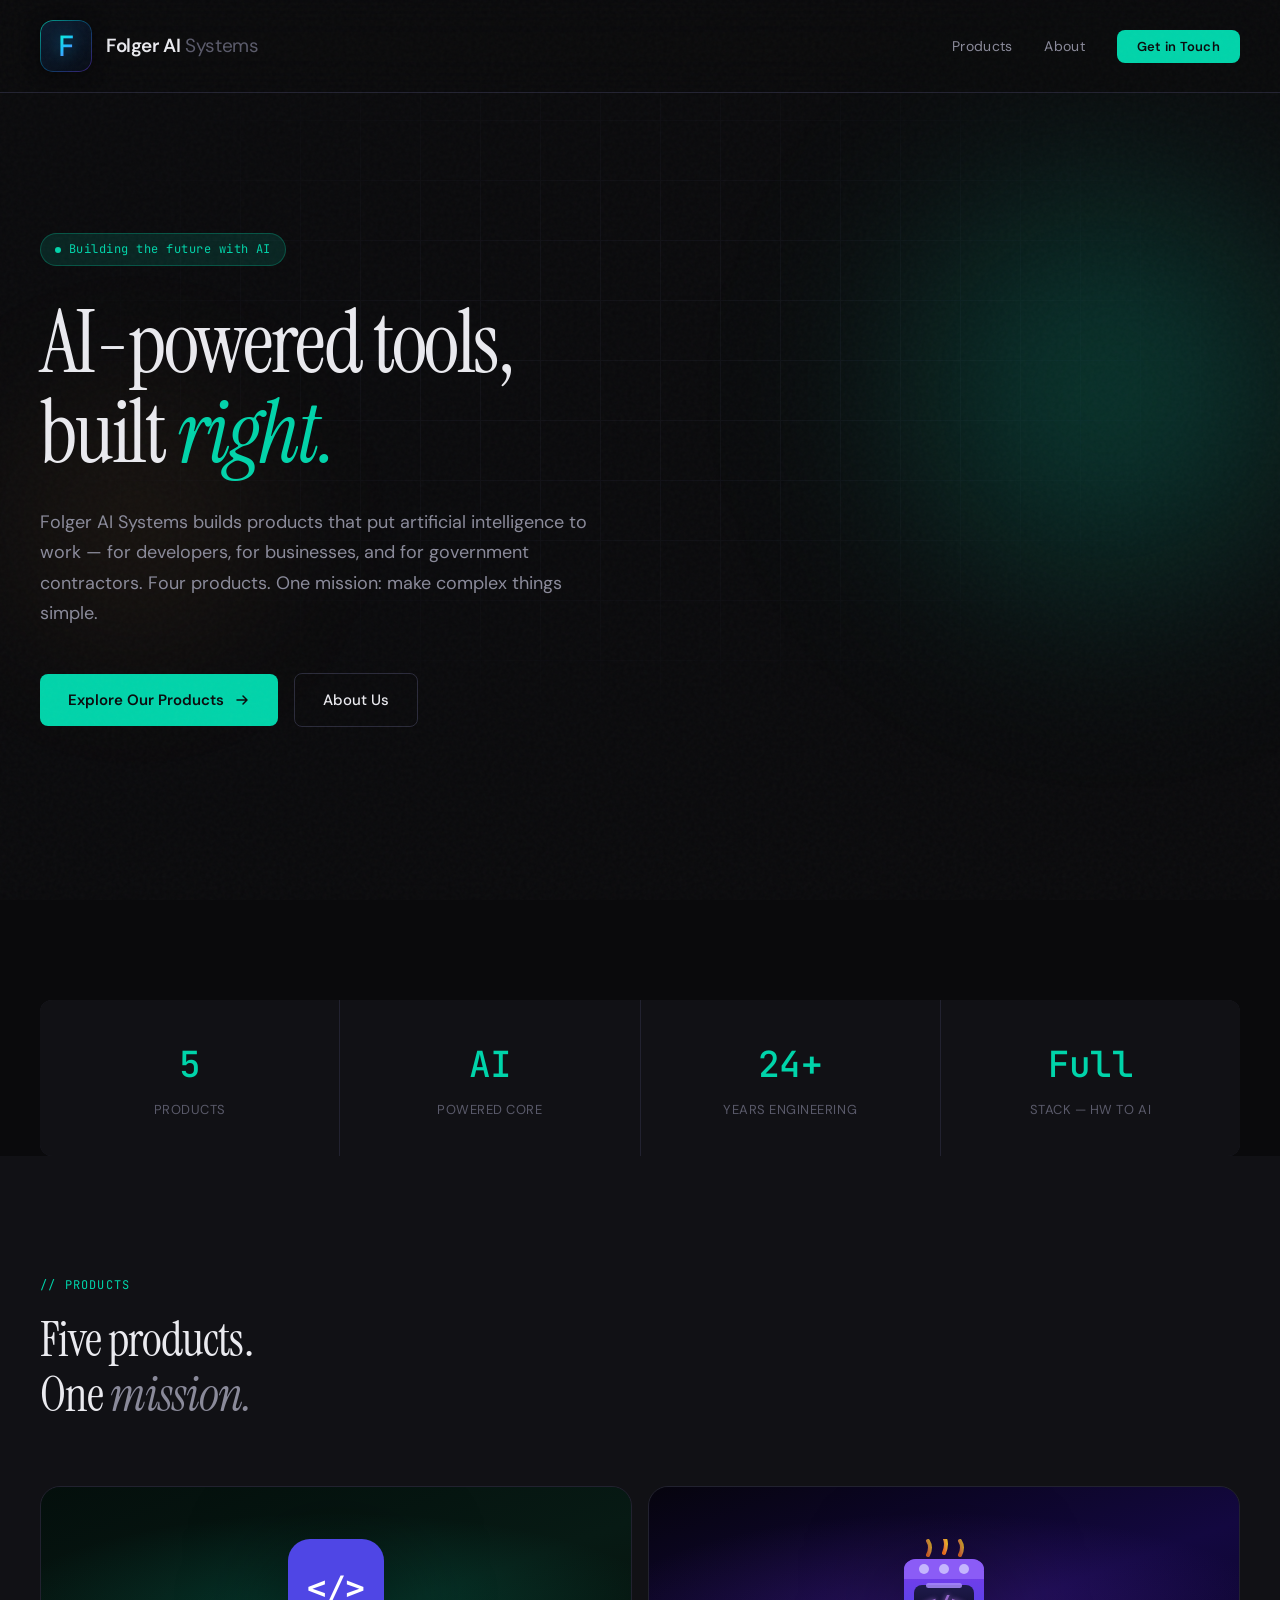
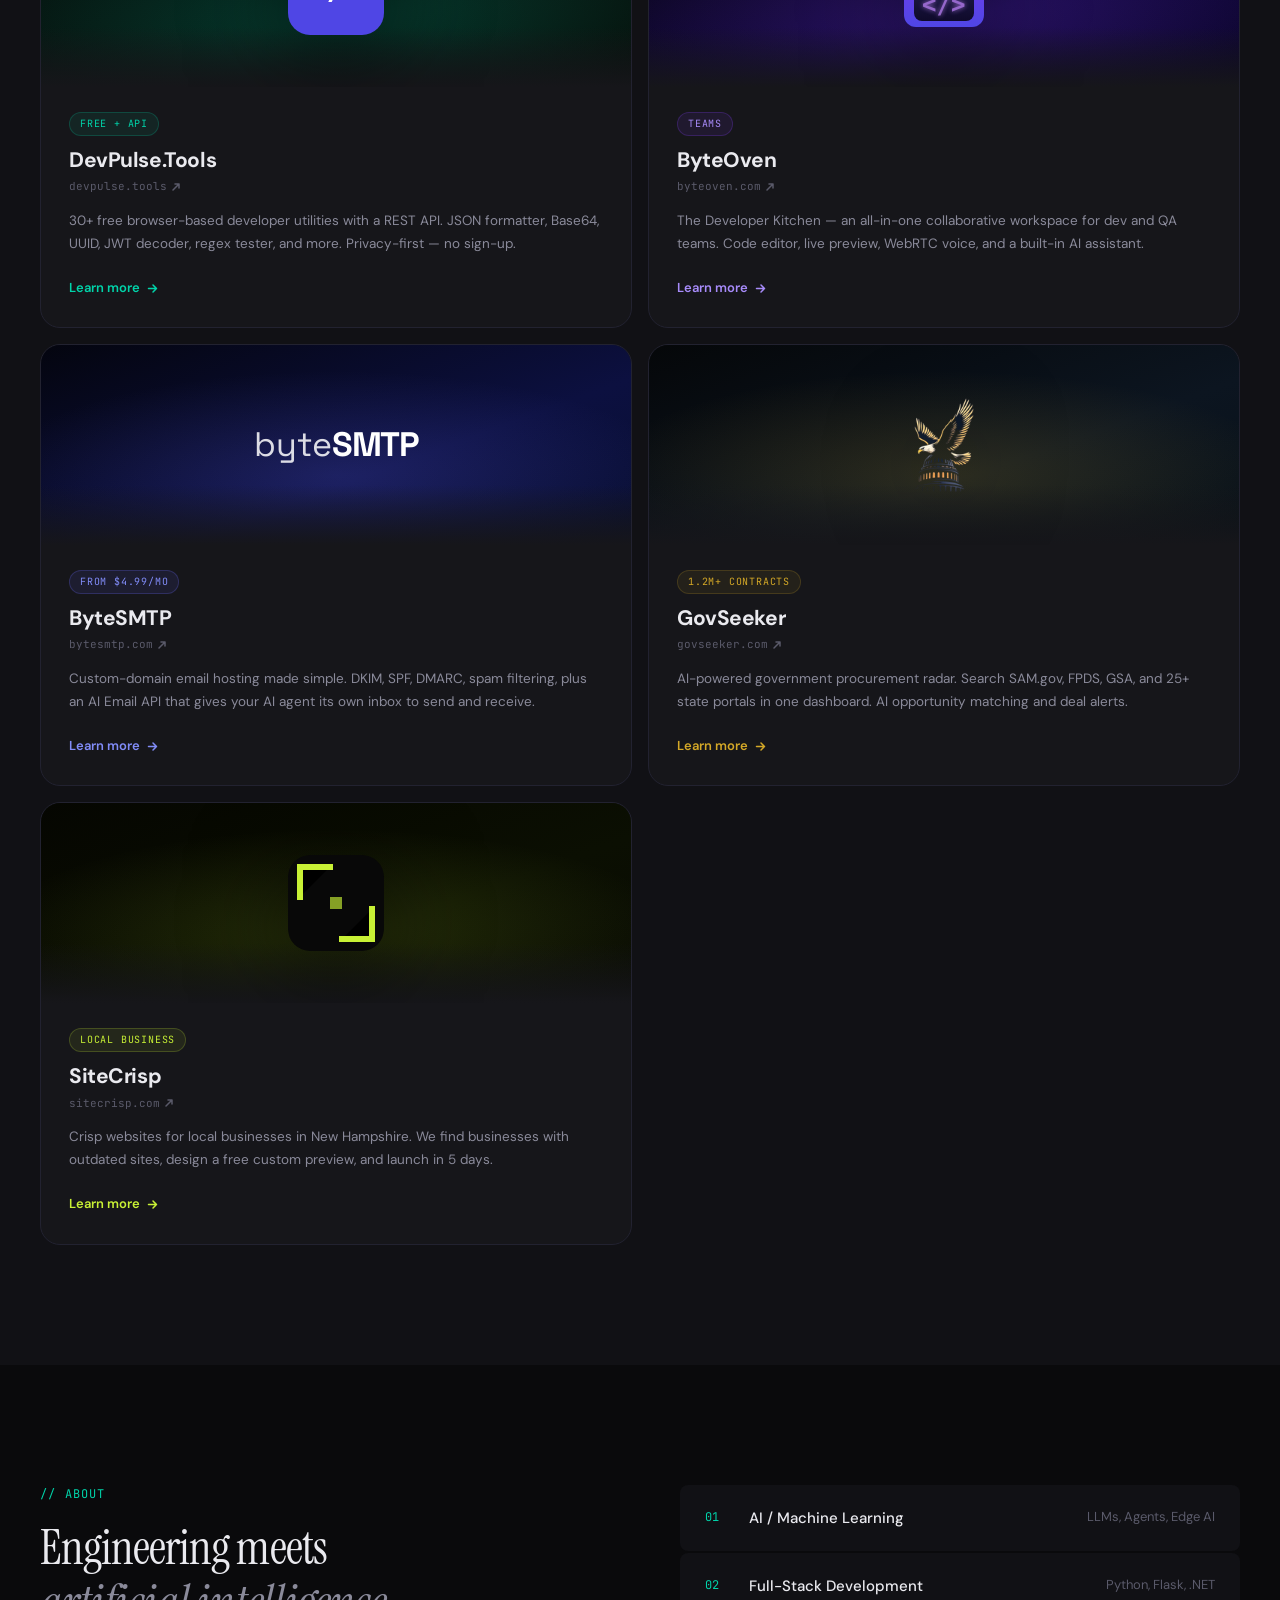
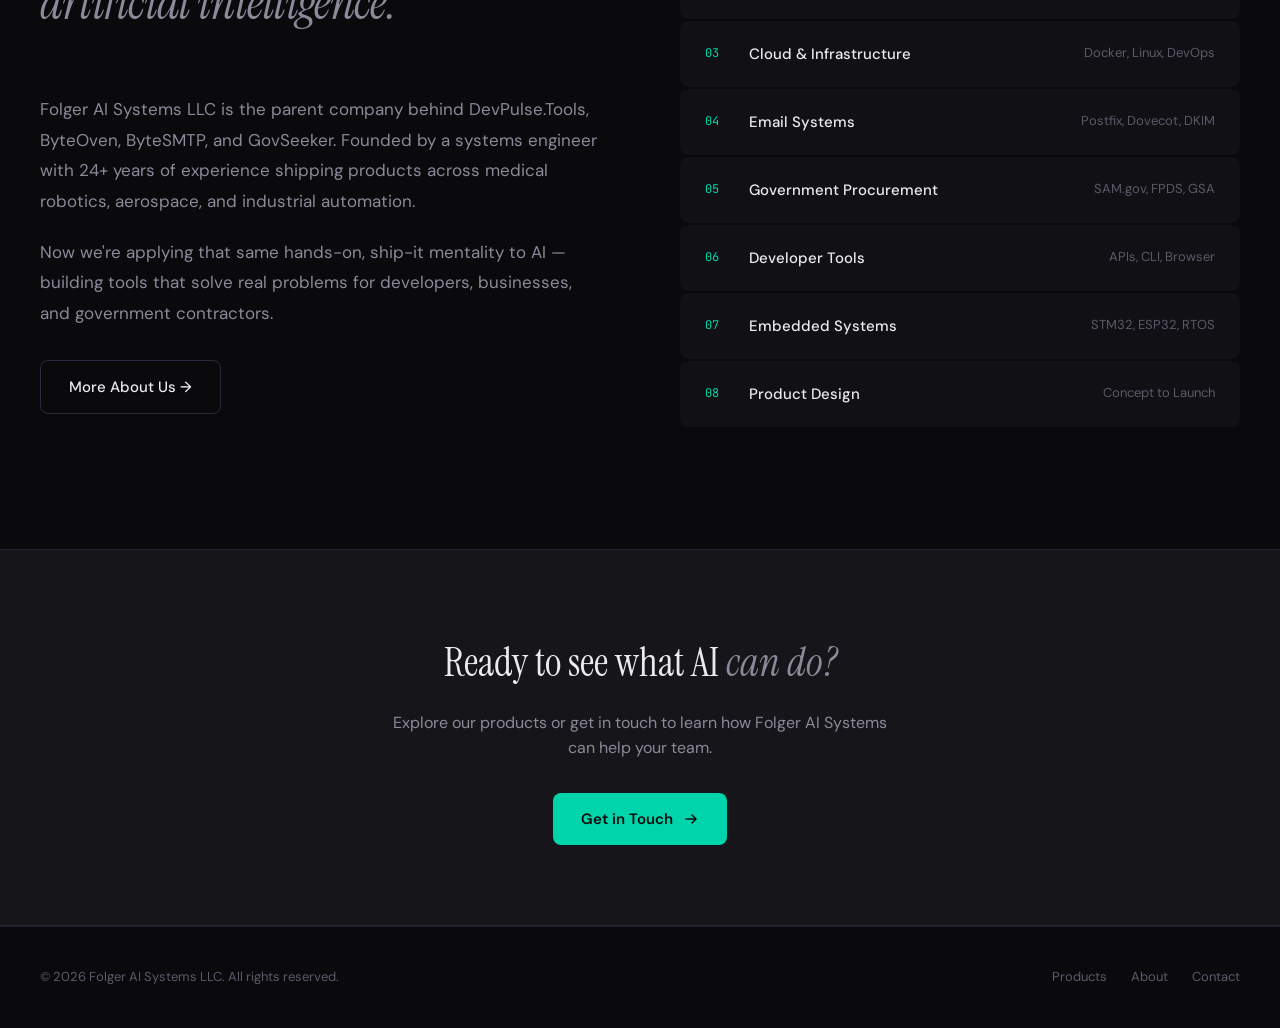
==== commit 7bfdcc1a: "Add SiteCrisp to lineup; DevPulse app suite breakdown with icons - SiteCrisp: 5th showcase card (lim" ====
--- a/index.html
+++ b/index.html
@@ -6,7 +6,7 @@
 <title>Folger AI Systems LLC | AI-Powered Tools for Developers, Business & Government</title>
 <meta name="description" content="Folger AI Systems builds AI-powered products for developers, businesses, and government contractors. Home of DevPulse.Tools, ByteOven, ByteSMTP, and GovSeeker.">
 <link rel="preconnect" href="https://fonts.googleapis.com">
-<link href="https://fonts.googleapis.com/css2?family=DM+Sans:ital,opsz,wght@0,9..40,300;0,9..40,400;0,9..40,500;0,9..40,600;0,9..40,700;1,9..40,300&family=JetBrains+Mono:wght@300;400;500&family=Instrument+Serif:ital@0;1&family=Space+Grotesk:wght@400;700&display=swap" rel="stylesheet">
+<link href="https://fonts.googleapis.com/css2?family=DM+Sans:ital,opsz,wght@0,9..40,300;0,9..40,400;0,9..40,500;0,9..40,600;0,9..40,700;1,9..40,300&family=JetBrains+Mono:wght@300;400;500&family=Instrument+Serif:ital@0;1&family=Space+Grotesk:wght@400;700&family=Syne:wght@400;700;800&display=swap" rel="stylesheet">
 <link rel="stylesheet" href="style.css">
 </head>
 <body>
@@ -38,14 +38,14 @@
 </section>
 
 <div class="stats-bar">
-  <div class="stat-item"><div class="stat-number">4</div><div class="stat-label">Products</div></div>
+  <div class="stat-item"><div class="stat-number">5</div><div class="stat-label">Products</div></div>
   <div class="stat-item"><div class="stat-number">AI</div><div class="stat-label">Powered Core</div></div>
   <div class="stat-item"><div class="stat-number">24+</div><div class="stat-label">Years Engineering</div></div>
   <div class="stat-item"><div class="stat-number">Full</div><div class="stat-label">Stack &mdash; HW to AI</div></div>
 </div>
 
 <section class="bg-secondary" id="products">
-  <div class="section-header reveal"><div class="section-label">// Products</div><h2 class="section-title">Four products.<br>One <em>mission.</em></h2></div>
+  <div class="section-header reveal"><div class="section-label">// Products</div><h2 class="section-title">Five products.<br>One <em>mission.</em></h2></div>
   <div class="showcase-grid reveal">
 
     <a href="products.html#devpulse" class="showcase-card sc-devpulse">
@@ -100,6 +100,19 @@
       </div>
     </a>
 
+    <a href="products.html#sitecrisp" class="showcase-card sc-sitecrisp">
+      <div class="showcase-stage">
+        <img class="showcase-logo" src="logos/sitecrisp.svg" alt="SiteCrisp">
+      </div>
+      <div class="showcase-body">
+        <div class="showcase-pill">Local Business</div>
+        <div class="showcase-name">SiteCrisp</div>
+        <div class="showcase-url">sitecrisp.com <svg width="10" height="10" viewBox="0 0 10 10" fill="none"><path d="M2 8L8 2M8 2H4M8 2V6" stroke="currentColor" stroke-width="1.5" stroke-linecap="round" stroke-linejoin="round"/></svg></div>
+        <p class="showcase-desc">Crisp websites for local businesses in New Hampshire. We find businesses with outdated sites, design a free custom preview, and launch in 5 days.</p>
+        <span class="showcase-cta">Learn more <svg width="13" height="13" viewBox="0 0 13 13" fill="none"><path d="M2.5 6.5h8m0 0L7 3m3.5 3.5L7 10" stroke="currentColor" stroke-width="1.5" stroke-linecap="round" stroke-linejoin="round"/></svg></span>
+      </div>
+    </a>
+
   </div>
 </section>
 
--- a/style.css
+++ b/style.css
@@ -178,6 +178,26 @@
 .bw-bold { font-weight: 700; letter-spacing: -1.5px; }
 .showcase-card:hover .bytesmtp-wordmark { transform: scale(1.08) translateY(-4px); }
 
+/* SiteCrisp showcase card */
+.sc-sitecrisp .showcase-stage { background: radial-gradient(ellipse 90% 80% at 50% 65%, rgba(200,241,53,0.14) 0%, transparent 65%), linear-gradient(160deg, #050601 0%, #0b0f02 60%, #080a03 100%); }
+.sc-sitecrisp::before { background: linear-gradient(90deg, #C8F135, #e0ff60); }
+.sc-sitecrisp:hover { border-color: rgba(200,241,53,0.2); }
+.sc-sitecrisp:hover .showcase-logo { filter: drop-shadow(0 20px 48px rgba(200,241,53,0.3)) drop-shadow(0 4px 16px rgba(0,0,0,0.5)); }
+.sc-sitecrisp .showcase-pill { color: #C8F135; background: rgba(200,241,53,0.08); border: 1px solid rgba(200,241,53,0.2); }
+.sc-sitecrisp .showcase-cta { color: #C8F135; }
+.sc-sitecrisp .showcase-url { }
+
+/* DevPulse companion app grid */
+.app-suite-label { font-family: 'JetBrains Mono', monospace; font-size: 11px; color: var(--accent); letter-spacing: 0.1em; text-transform: uppercase; margin: 32px 0 16px; display: flex; align-items: center; gap: 10px; }
+.app-suite-label::after { content: ''; flex: 1; height: 1px; background: var(--border); }
+.app-suite-grid { display: grid; grid-template-columns: repeat(3, 1fr); gap: 12px; }
+.app-suite-card { display: flex; gap: 12px; align-items: flex-start; padding: 14px; background: var(--bg-secondary); border-radius: 10px; border: 1px solid var(--border); transition: border-color 0.2s, background 0.2s; }
+.app-suite-card:hover { border-color: var(--border-light); background: var(--bg-card); }
+.app-suite-icon { width: 44px; height: 44px; border-radius: 10px; flex-shrink: 0; object-fit: contain; }
+.app-suite-name { font-size: 13px; font-weight: 600; margin-bottom: 3px; color: var(--text-primary); }
+.app-suite-desc { font-size: 12px; color: var(--text-muted); line-height: 1.55; }
+@media (max-width: 768px) { .app-suite-grid { grid-template-columns: 1fr; } }
+
 /* Keep old classes for products/about pages */
 .product-icon img { width: 56px; height: 56px; border-radius: 12px; object-fit: contain; display: block; }
 .picon { display: flex; align-items: center; justify-content: center; border-radius: 16px; flex-shrink: 0; }
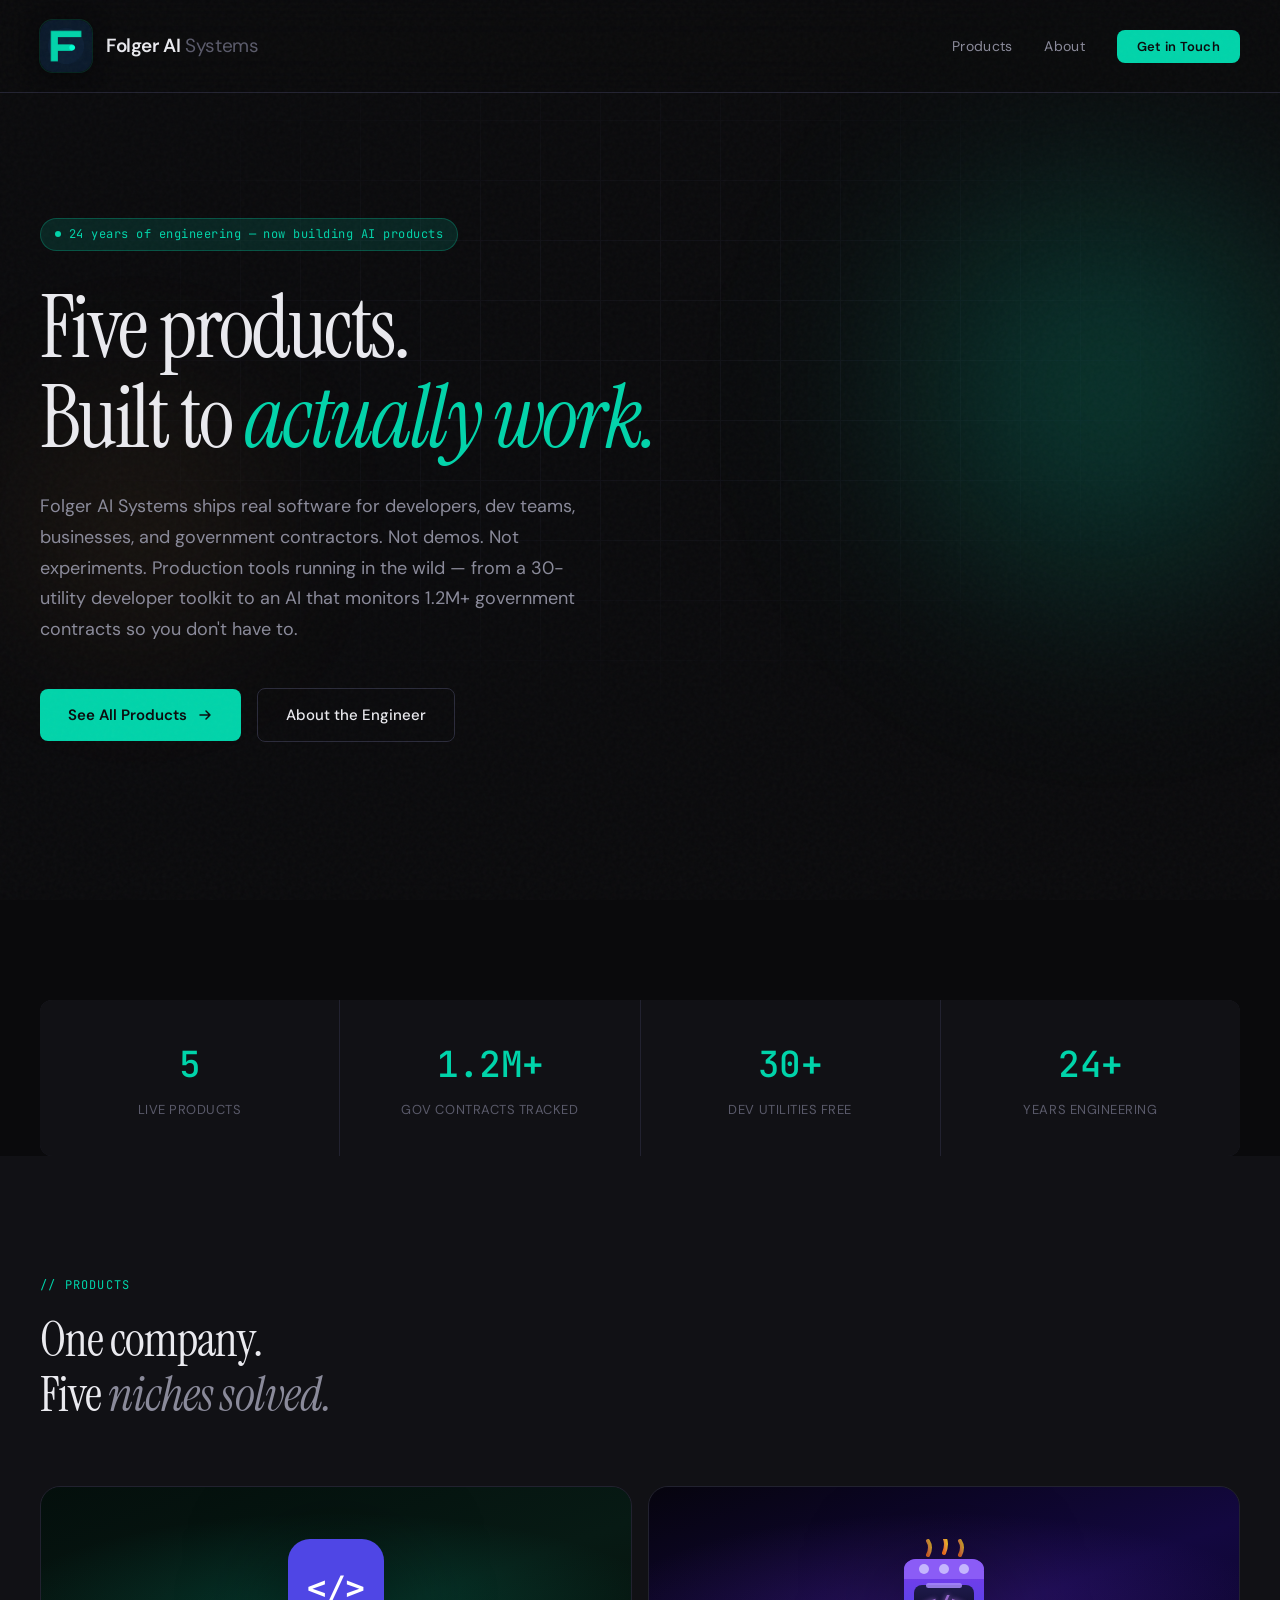
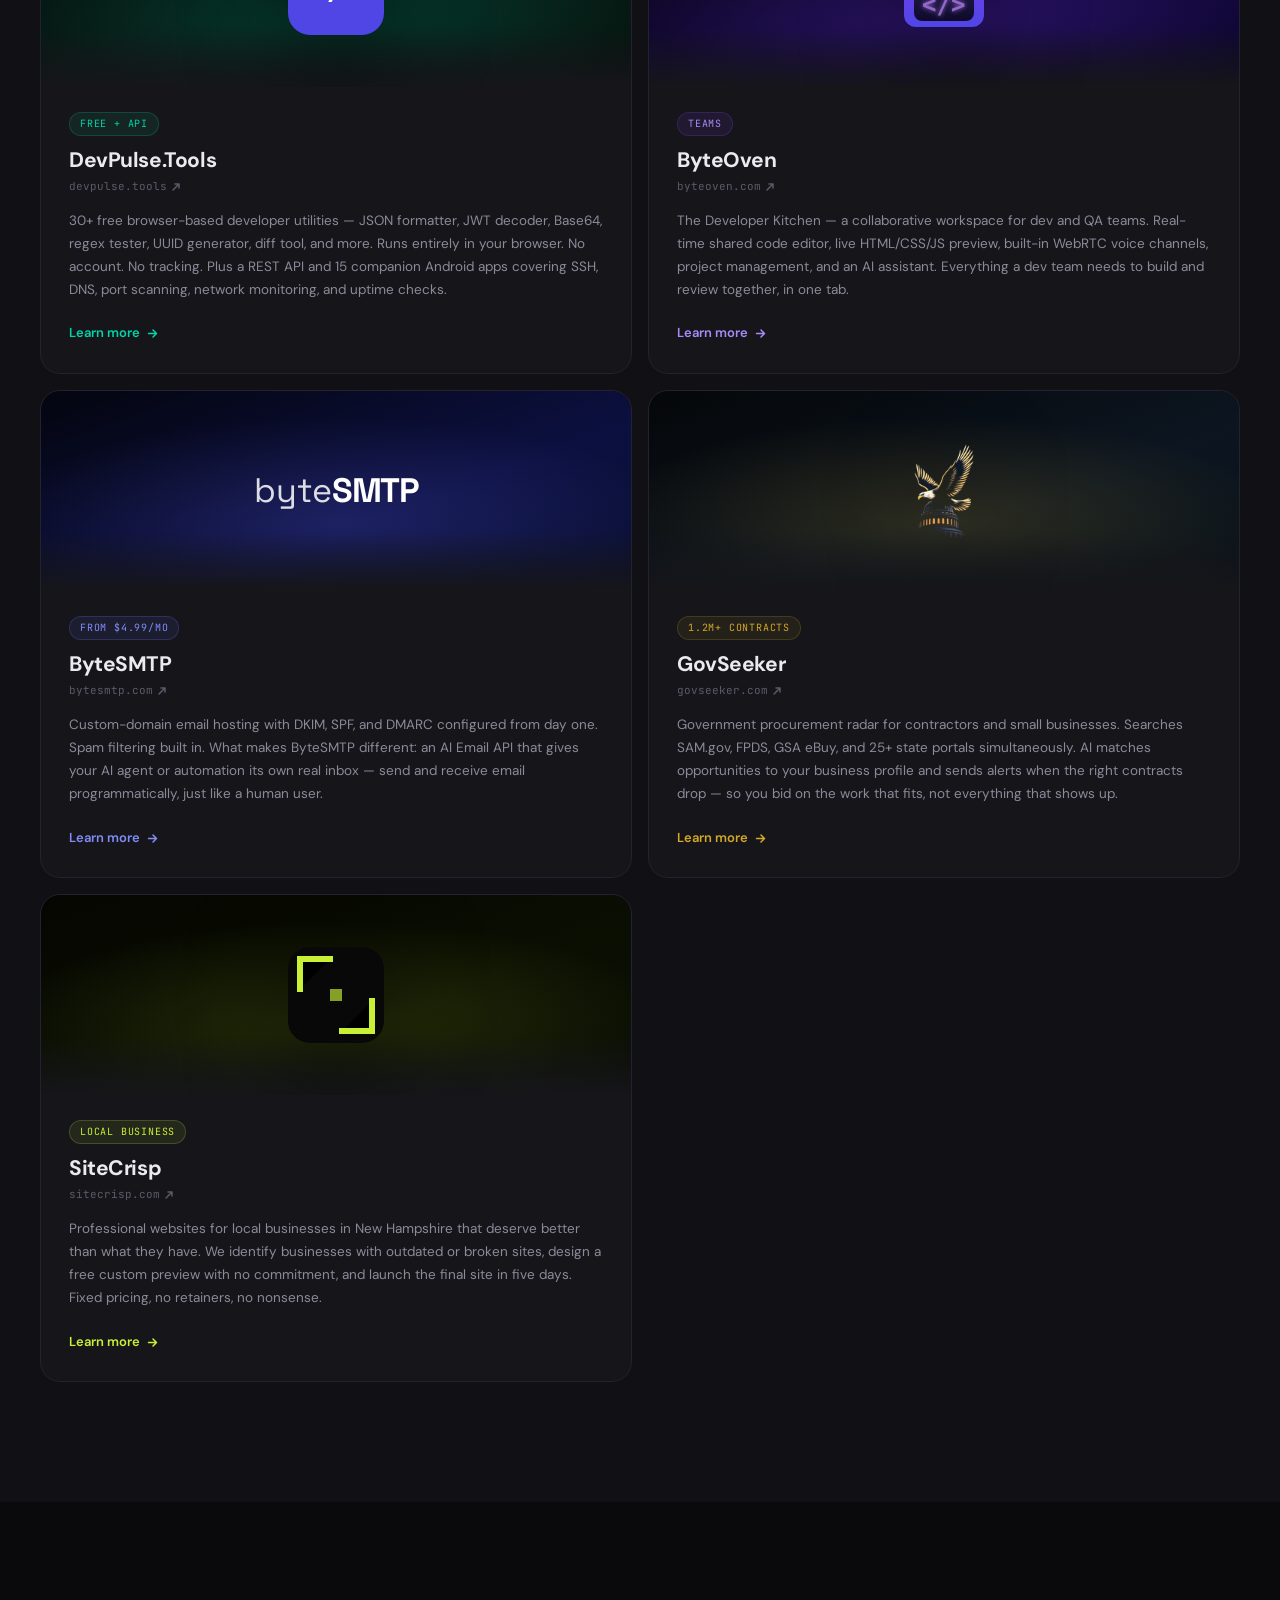
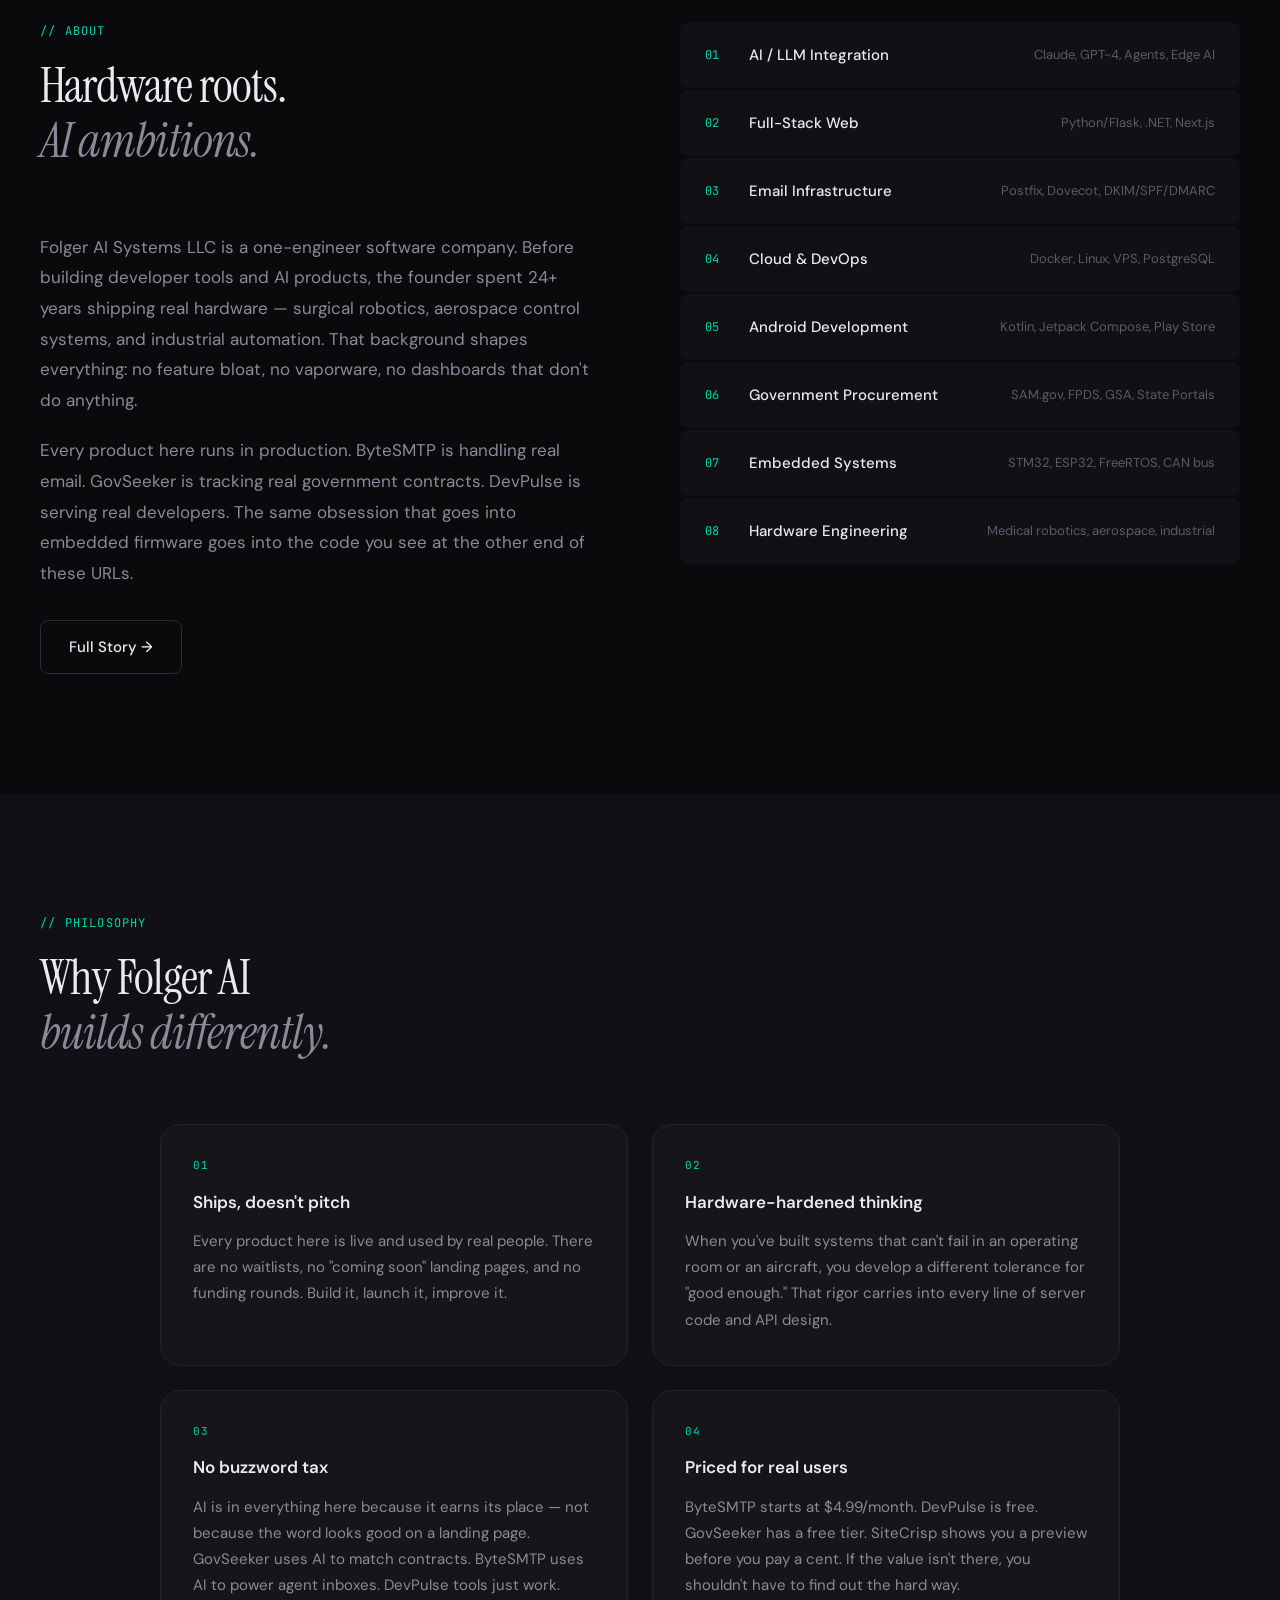
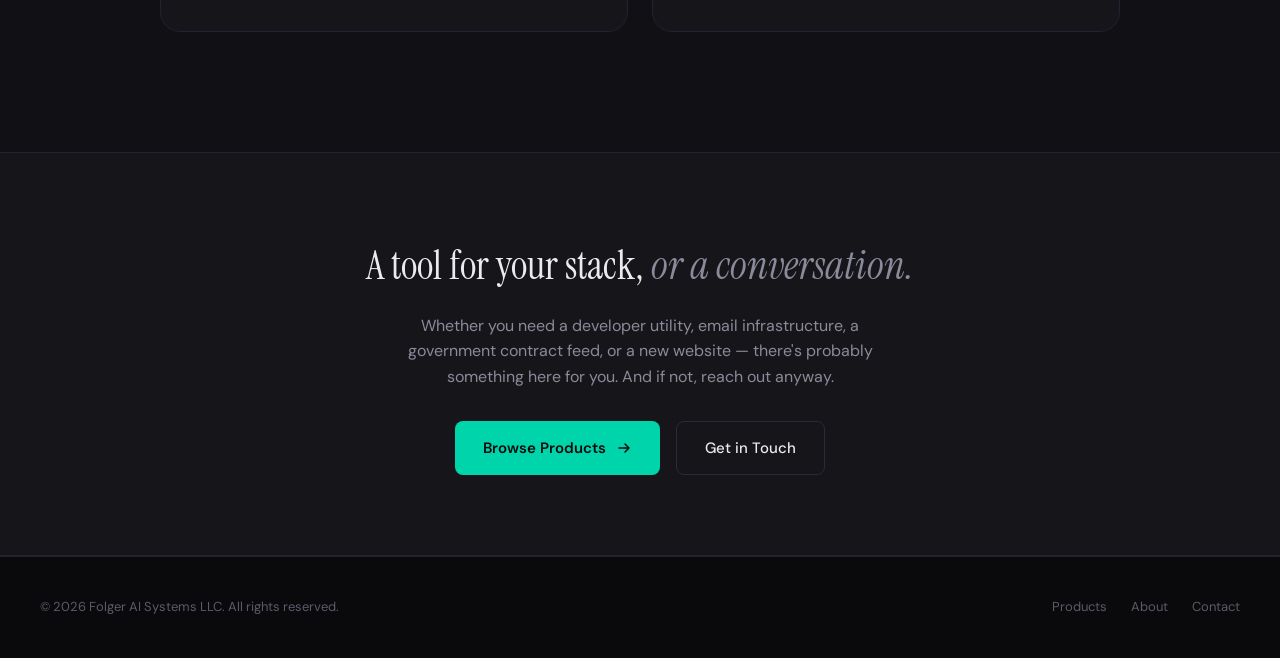
==== commit 7a719320: "Redesign logo mark, overhaul homepage content, fix about page - Replace inline SVG circuit-trace log" ====
--- a/index.html
+++ b/index.html
@@ -3,8 +3,8 @@
 <head>
 <meta charset="UTF-8">
 <meta name="viewport" content="width=device-width, initial-scale=1.0">
-<title>Folger AI Systems LLC | AI-Powered Tools for Developers, Business & Government</title>
-<meta name="description" content="Folger AI Systems builds AI-powered products for developers, businesses, and government contractors. Home of DevPulse.Tools, ByteOven, ByteSMTP, and GovSeeker.">
+<title>Folger AI Systems LLC | Developer Tools, Email Infrastructure, Gov Procurement & More</title>
+<meta name="description" content="Folger AI Systems builds AI-powered products for developers, teams, and government contractors — DevPulse.Tools, ByteOven, ByteSMTP, GovSeeker, and SiteCrisp. Built by a 24-year systems engineer.">
 <link rel="preconnect" href="https://fonts.googleapis.com">
 <link href="https://fonts.googleapis.com/css2?family=DM+Sans:ital,opsz,wght@0,9..40,300;0,9..40,400;0,9..40,500;0,9..40,600;0,9..40,700;1,9..40,300&family=JetBrains+Mono:wght@300;400;500&family=Instrument+Serif:ital@0;1&family=Space+Grotesk:wght@400;700&family=Syne:wght@400;700;800&display=swap" rel="stylesheet">
 <link rel="stylesheet" href="style.css">
@@ -12,7 +12,7 @@
 <body>
 <nav>
   <a href="index.html" class="nav-logo">
-    <div class="nav-logo-mark"><span class="nav-logo-letter">F</span></div>
+    <div class="nav-logo-mark"><img src="logos/folger-mark.png" alt="Folger AI Systems"></div>
     <div class="nav-logo-text">Folger AI <span>Systems</span></div>
   </a>
   <ul class="nav-links">
@@ -22,30 +22,31 @@
   </ul>
   <button class="mobile-menu-btn" onclick="document.querySelector('.nav-links').classList.toggle('show')" aria-label="Menu">&#9776;</button>
 </nav>
+
 <section class="hero">
   <div class="hero-grid-bg"></div>
   <div class="hero-glow"></div>
   <div class="hero-glow-2"></div>
   <div class="hero-content">
-    <div class="hero-badge"><span class="dot"></span> Building the future with AI</div>
-    <h1>AI-powered tools,<br>built <em>right.</em></h1>
-    <p class="hero-sub">Folger AI Systems builds products that put artificial intelligence to work &mdash; for developers, for businesses, and for government contractors. Four products. One mission: make complex things simple.</p>
+    <div class="hero-badge"><span class="dot"></span> 24 years of engineering &mdash; now building AI products</div>
+    <h1>Five products.<br>Built to <em>actually work.</em></h1>
+    <p class="hero-sub">Folger AI Systems ships real software for developers, dev teams, businesses, and government contractors. Not demos. Not experiments. Production tools running in the wild &mdash; from a 30-utility developer toolkit to an AI that monitors 1.2M+ government contracts so you don't have to.</p>
     <div class="hero-actions">
-      <a href="products.html" class="btn-primary">Explore Our Products <svg width="16" height="16" viewBox="0 0 16 16" fill="none"><path d="M3 8h10m0 0L9 4m4 4L9 12" stroke="currentColor" stroke-width="1.5" stroke-linecap="round" stroke-linejoin="round"/></svg></a>
-      <a href="about.html" class="btn-secondary">About Us</a>
+      <a href="products.html" class="btn-primary">See All Products <svg width="16" height="16" viewBox="0 0 16 16" fill="none"><path d="M3 8h10m0 0L9 4m4 4L9 12" stroke="currentColor" stroke-width="1.5" stroke-linecap="round" stroke-linejoin="round"/></svg></a>
+      <a href="about.html" class="btn-secondary">About the Engineer</a>
     </div>
   </div>
 </section>
 
 <div class="stats-bar">
-  <div class="stat-item"><div class="stat-number">5</div><div class="stat-label">Products</div></div>
-  <div class="stat-item"><div class="stat-number">AI</div><div class="stat-label">Powered Core</div></div>
+  <div class="stat-item"><div class="stat-number">5</div><div class="stat-label">Live Products</div></div>
+  <div class="stat-item"><div class="stat-number">1.2M+</div><div class="stat-label">Gov Contracts Tracked</div></div>
+  <div class="stat-item"><div class="stat-number">30+</div><div class="stat-label">Dev Utilities Free</div></div>
   <div class="stat-item"><div class="stat-number">24+</div><div class="stat-label">Years Engineering</div></div>
-  <div class="stat-item"><div class="stat-number">Full</div><div class="stat-label">Stack &mdash; HW to AI</div></div>
 </div>
 
 <section class="bg-secondary" id="products">
-  <div class="section-header reveal"><div class="section-label">// Products</div><h2 class="section-title">Five products.<br>One <em>mission.</em></h2></div>
+  <div class="section-header reveal"><div class="section-label">// Products</div><h2 class="section-title">One company.<br>Five <em>niches solved.</em></h2></div>
   <div class="showcase-grid reveal">
 
     <a href="products.html#devpulse" class="showcase-card sc-devpulse">
@@ -56,7 +57,7 @@
         <div class="showcase-pill">Free + API</div>
         <div class="showcase-name">DevPulse.Tools</div>
         <div class="showcase-url">devpulse.tools <svg width="10" height="10" viewBox="0 0 10 10" fill="none"><path d="M2 8L8 2M8 2H4M8 2V6" stroke="currentColor" stroke-width="1.5" stroke-linecap="round" stroke-linejoin="round"/></svg></div>
-        <p class="showcase-desc">30+ free browser-based developer utilities with a REST API. JSON formatter, Base64, UUID, JWT decoder, regex tester, and more. Privacy-first &mdash; no sign-up.</p>
+        <p class="showcase-desc">30+ free browser-based developer utilities &mdash; JSON formatter, JWT decoder, Base64, regex tester, UUID generator, diff tool, and more. Runs entirely in your browser. No account. No tracking. Plus a REST API and 15 companion Android apps covering SSH, DNS, port scanning, network monitoring, and uptime checks.</p>
         <span class="showcase-cta">Learn more <svg width="13" height="13" viewBox="0 0 13 13" fill="none"><path d="M2.5 6.5h8m0 0L7 3m3.5 3.5L7 10" stroke="currentColor" stroke-width="1.5" stroke-linecap="round" stroke-linejoin="round"/></svg></span>
       </div>
     </a>
@@ -69,7 +70,7 @@
         <div class="showcase-pill">Teams</div>
         <div class="showcase-name">ByteOven</div>
         <div class="showcase-url">byteoven.com <svg width="10" height="10" viewBox="0 0 10 10" fill="none"><path d="M2 8L8 2M8 2H4M8 2V6" stroke="currentColor" stroke-width="1.5" stroke-linecap="round" stroke-linejoin="round"/></svg></div>
-        <p class="showcase-desc">The Developer Kitchen &mdash; an all-in-one collaborative workspace for dev and QA teams. Code editor, live preview, WebRTC voice, and a built-in AI assistant.</p>
+        <p class="showcase-desc">The Developer Kitchen &mdash; a collaborative workspace for dev and QA teams. Real-time shared code editor, live HTML/CSS/JS preview, built-in WebRTC voice channels, project management, and an AI assistant. Everything a dev team needs to build and review together, in one tab.</p>
         <span class="showcase-cta">Learn more <svg width="13" height="13" viewBox="0 0 13 13" fill="none"><path d="M2.5 6.5h8m0 0L7 3m3.5 3.5L7 10" stroke="currentColor" stroke-width="1.5" stroke-linecap="round" stroke-linejoin="round"/></svg></span>
       </div>
     </a>
@@ -82,7 +83,7 @@
         <div class="showcase-pill">From $4.99/mo</div>
         <div class="showcase-name">ByteSMTP</div>
         <div class="showcase-url">bytesmtp.com <svg width="10" height="10" viewBox="0 0 10 10" fill="none"><path d="M2 8L8 2M8 2H4M8 2V6" stroke="currentColor" stroke-width="1.5" stroke-linecap="round" stroke-linejoin="round"/></svg></div>
-        <p class="showcase-desc">Custom-domain email hosting made simple. DKIM, SPF, DMARC, spam filtering, plus an AI Email API that gives your AI agent its own inbox to send and receive.</p>
+        <p class="showcase-desc">Custom-domain email hosting with DKIM, SPF, and DMARC configured from day one. Spam filtering built in. What makes ByteSMTP different: an AI Email API that gives your AI agent or automation its own real inbox &mdash; send and receive email programmatically, just like a human user.</p>
         <span class="showcase-cta">Learn more <svg width="13" height="13" viewBox="0 0 13 13" fill="none"><path d="M2.5 6.5h8m0 0L7 3m3.5 3.5L7 10" stroke="currentColor" stroke-width="1.5" stroke-linecap="round" stroke-linejoin="round"/></svg></span>
       </div>
     </a>
@@ -95,7 +96,7 @@
         <div class="showcase-pill">1.2M+ Contracts</div>
         <div class="showcase-name">GovSeeker</div>
         <div class="showcase-url">govseeker.com <svg width="10" height="10" viewBox="0 0 10 10" fill="none"><path d="M2 8L8 2M8 2H4M8 2V6" stroke="currentColor" stroke-width="1.5" stroke-linecap="round" stroke-linejoin="round"/></svg></div>
-        <p class="showcase-desc">AI-powered government procurement radar. Search SAM.gov, FPDS, GSA, and 25+ state portals in one dashboard. AI opportunity matching and deal alerts.</p>
+        <p class="showcase-desc">Government procurement radar for contractors and small businesses. Searches SAM.gov, FPDS, GSA eBuy, and 25+ state portals simultaneously. AI matches opportunities to your business profile and sends alerts when the right contracts drop &mdash; so you bid on the work that fits, not everything that shows up.</p>
         <span class="showcase-cta">Learn more <svg width="13" height="13" viewBox="0 0 13 13" fill="none"><path d="M2.5 6.5h8m0 0L7 3m3.5 3.5L7 10" stroke="currentColor" stroke-width="1.5" stroke-linecap="round" stroke-linejoin="round"/></svg></span>
       </div>
     </a>
@@ -108,7 +109,7 @@
         <div class="showcase-pill">Local Business</div>
         <div class="showcase-name">SiteCrisp</div>
         <div class="showcase-url">sitecrisp.com <svg width="10" height="10" viewBox="0 0 10 10" fill="none"><path d="M2 8L8 2M8 2H4M8 2V6" stroke="currentColor" stroke-width="1.5" stroke-linecap="round" stroke-linejoin="round"/></svg></div>
-        <p class="showcase-desc">Crisp websites for local businesses in New Hampshire. We find businesses with outdated sites, design a free custom preview, and launch in 5 days.</p>
+        <p class="showcase-desc">Professional websites for local businesses in New Hampshire that deserve better than what they have. We identify businesses with outdated or broken sites, design a free custom preview with no commitment, and launch the final site in five days. Fixed pricing, no retainers, no nonsense.</p>
         <span class="showcase-cta">Learn more <svg width="13" height="13" viewBox="0 0 13 13" fill="none"><path d="M2.5 6.5h8m0 0L7 3m3.5 3.5L7 10" stroke="currentColor" stroke-width="1.5" stroke-linecap="round" stroke-linejoin="round"/></svg></span>
       </div>
     </a>
@@ -119,28 +120,57 @@
 <section id="about-preview">
   <div class="two-col">
     <div class="reveal">
-      <div class="section-header"><div class="section-label">// About</div><h2 class="section-title">Engineering meets<br><em>artificial intelligence.</em></h2></div>
-      <p style="font-size:17px;color:var(--text-secondary);line-height:1.8;margin-bottom:20px">Folger AI Systems LLC is the parent company behind DevPulse.Tools, ByteOven, ByteSMTP, and GovSeeker. Founded by a systems engineer with 24+ years of experience shipping products across medical robotics, aerospace, and industrial automation.</p>
-      <p style="font-size:17px;color:var(--text-secondary);line-height:1.8;margin-bottom:20px">Now we're applying that same hands-on, ship-it mentality to AI &mdash; building tools that solve real problems for developers, businesses, and government contractors.</p>
-      <a href="about.html" class="btn-secondary" style="margin-top:12px">More About Us &rarr;</a>
+      <div class="section-header"><div class="section-label">// About</div><h2 class="section-title">Hardware roots.<br><em>AI ambitions.</em></h2></div>
+      <p style="font-size:17px;color:var(--text-secondary);line-height:1.8;margin-bottom:20px">Folger AI Systems LLC is a one-engineer software company. Before building developer tools and AI products, the founder spent 24+ years shipping real hardware &mdash; surgical robotics, aerospace control systems, and industrial automation. That background shapes everything: no feature bloat, no vaporware, no dashboards that don't do anything.</p>
+      <p style="font-size:17px;color:var(--text-secondary);line-height:1.8;margin-bottom:20px">Every product here runs in production. ByteSMTP is handling real email. GovSeeker is tracking real government contracts. DevPulse is serving real developers. The same obsession that goes into embedded firmware goes into the code you see at the other end of these URLs.</p>
+      <a href="about.html" class="btn-secondary" style="margin-top:12px">Full Story &rarr;</a>
     </div>
     <div class="reveal">
-      <div class="expertise-item"><span class="num">01</span><span class="label">AI / Machine Learning</span><span class="desc">LLMs, Agents, Edge AI</span></div>
-      <div class="expertise-item"><span class="num">02</span><span class="label">Full-Stack Development</span><span class="desc">Python, Flask, .NET</span></div>
-      <div class="expertise-item"><span class="num">03</span><span class="label">Cloud &amp; Infrastructure</span><span class="desc">Docker, Linux, DevOps</span></div>
-      <div class="expertise-item"><span class="num">04</span><span class="label">Email Systems</span><span class="desc">Postfix, Dovecot, DKIM</span></div>
-      <div class="expertise-item"><span class="num">05</span><span class="label">Government Procurement</span><span class="desc">SAM.gov, FPDS, GSA</span></div>
-      <div class="expertise-item"><span class="num">06</span><span class="label">Developer Tools</span><span class="desc">APIs, CLI, Browser</span></div>
-      <div class="expertise-item"><span class="num">07</span><span class="label">Embedded Systems</span><span class="desc">STM32, ESP32, RTOS</span></div>
-      <div class="expertise-item"><span class="num">08</span><span class="label">Product Design</span><span class="desc">Concept to Launch</span></div>
+      <div class="expertise-item"><span class="num">01</span><span class="label">AI / LLM Integration</span><span class="desc">Claude, GPT-4, Agents, Edge AI</span></div>
+      <div class="expertise-item"><span class="num">02</span><span class="label">Full-Stack Web</span><span class="desc">Python/Flask, .NET, Next.js</span></div>
+      <div class="expertise-item"><span class="num">03</span><span class="label">Email Infrastructure</span><span class="desc">Postfix, Dovecot, DKIM/SPF/DMARC</span></div>
+      <div class="expertise-item"><span class="num">04</span><span class="label">Cloud &amp; DevOps</span><span class="desc">Docker, Linux, VPS, PostgreSQL</span></div>
+      <div class="expertise-item"><span class="num">05</span><span class="label">Android Development</span><span class="desc">Kotlin, Jetpack Compose, Play Store</span></div>
+      <div class="expertise-item"><span class="num">06</span><span class="label">Government Procurement</span><span class="desc">SAM.gov, FPDS, GSA, State Portals</span></div>
+      <div class="expertise-item"><span class="num">07</span><span class="label">Embedded Systems</span><span class="desc">STM32, ESP32, FreeRTOS, CAN bus</span></div>
+      <div class="expertise-item"><span class="num">08</span><span class="label">Hardware Engineering</span><span class="desc">Medical robotics, aerospace, industrial</span></div>
+    </div>
+  </div>
+</section>
+
+<section class="bg-secondary" id="why">
+  <div class="section-header reveal"><div class="section-label">// Philosophy</div><h2 class="section-title">Why Folger AI<br><em>builds differently.</em></h2></div>
+  <div class="why-grid reveal">
+    <div class="why-card">
+      <div class="why-icon">01</div>
+      <h3>Ships, doesn't pitch</h3>
+      <p>Every product here is live and used by real people. There are no waitlists, no "coming soon" landing pages, and no funding rounds. Build it, launch it, improve it.</p>
+    </div>
+    <div class="why-card">
+      <div class="why-icon">02</div>
+      <h3>Hardware-hardened thinking</h3>
+      <p>When you've built systems that can't fail in an operating room or an aircraft, you develop a different tolerance for "good enough." That rigor carries into every line of server code and API design.</p>
+    </div>
+    <div class="why-card">
+      <div class="why-icon">03</div>
+      <h3>No buzzword tax</h3>
+      <p>AI is in everything here because it earns its place &mdash; not because the word looks good on a landing page. GovSeeker uses AI to match contracts. ByteSMTP uses AI to power agent inboxes. DevPulse tools just work.</p>
+    </div>
+    <div class="why-card">
+      <div class="why-icon">04</div>
+      <h3>Priced for real users</h3>
+      <p>ByteSMTP starts at $4.99/month. DevPulse is free. GovSeeker has a free tier. SiteCrisp shows you a preview before you pay a cent. If the value isn't there, you shouldn't have to find out the hard way.</p>
     </div>
   </div>
 </section>
 
 <div class="cta-band reveal">
-  <h2>Ready to see what AI <em style="font-family:'Instrument Serif',serif;color:var(--text-secondary)">can do?</em></h2>
-  <p>Explore our products or get in touch to learn how Folger AI Systems can help your team.</p>
-  <a href="contact.html" class="btn-primary">Get in Touch <svg width="16" height="16" viewBox="0 0 16 16" fill="none"><path d="M3 8h10m0 0L9 4m4 4L9 12" stroke="currentColor" stroke-width="1.5" stroke-linecap="round" stroke-linejoin="round"/></svg></a>
+  <h2>A tool for your stack, <em style="font-family:'Instrument Serif',serif;color:var(--text-secondary)">or a conversation.</em></h2>
+  <p>Whether you need a developer utility, email infrastructure, a government contract feed, or a new website &mdash; there's probably something here for you. And if not, reach out anyway.</p>
+  <div style="display:flex;gap:16px;justify-content:center;flex-wrap:wrap;margin-top:8px;">
+    <a href="products.html" class="btn-primary">Browse Products <svg width="16" height="16" viewBox="0 0 16 16" fill="none"><path d="M3 8h10m0 0L9 4m4 4L9 12" stroke="currentColor" stroke-width="1.5" stroke-linecap="round" stroke-linejoin="round"/></svg></a>
+    <a href="contact.html" class="btn-secondary">Get in Touch</a>
+  </div>
 </div>
 
 <footer>
--- a/style.css
+++ b/style.css
@@ -15,9 +15,8 @@
 /* NAV */
 nav { position: fixed; top: 0; left: 0; right: 0; z-index: 100; padding: 20px 40px; display: flex; justify-content: space-between; align-items: center; backdrop-filter: blur(20px); background: rgba(10,10,12,0.8); border-bottom: 1px solid var(--border); transition: all 0.3s ease; }
 .nav-logo { display: flex; align-items: center; gap: 14px; text-decoration: none; color: var(--text-primary); }
-.nav-logo-mark { width: 52px; height: 52px; border-radius: 13px; background: linear-gradient(145deg, #0c1c30, #060b14); display: flex; align-items: center; justify-content: center; flex-shrink: 0; position: relative; box-shadow: 0 2px 16px rgba(0,0,0,0.5); }
-.nav-logo-mark::before { content: ''; position: absolute; inset: 0; border-radius: 13px; padding: 1px; background: linear-gradient(135deg, rgba(0,255,204,0.6) 0%, rgba(0,170,255,0.3) 50%, rgba(136,51,255,0.4) 100%); -webkit-mask: linear-gradient(#fff 0 0) content-box, linear-gradient(#fff 0 0); -webkit-mask-composite: xor; mask-composite: exclude; pointer-events: none; }
-.nav-logo-letter { font-family: 'JetBrains Mono', monospace; font-size: 28px; font-weight: 500; line-height: 1; background: linear-gradient(135deg, #00FFCC 0%, #22BBFF 50%, #9944FF 100%); -webkit-background-clip: text; -webkit-text-fill-color: transparent; background-clip: text; filter: drop-shadow(0 0 8px rgba(0,180,255,0.5)); }
+.nav-logo-mark { width: 52px; height: 52px; border-radius: 13px; display: flex; align-items: center; justify-content: center; flex-shrink: 0; position: relative; box-shadow: 0 2px 18px rgba(0,0,0,0.55), 0 0 0 1px rgba(0,212,170,0.2); }
+.nav-logo-mark img { width: 52px; height: 52px; display: block; border-radius: 13px; }
 .nav-logo-text { font-weight: 600; font-size: 19px; letter-spacing: -0.02em; }
 .nav-logo-text span { color: var(--text-muted); font-weight: 400; }
 .nav-links { display: flex; gap: 32px; align-items: center; list-style: none; }
@@ -225,6 +224,15 @@
 .product-highlight-govseeker .tag { color: var(--govseeker); background: rgba(224,85,119,0.1); border-color: rgba(224,85,119,0.25); }
 .product-highlight-govseeker ul li::before { background: var(--govseeker); }
 
+/* WHY SECTION */
+.why-grid { display: grid; grid-template-columns: repeat(2, 1fr); gap: 24px; max-width: 960px; margin: 0 auto; }
+.why-card { padding: 32px; background: var(--bg-card); border: 1px solid var(--border); border-radius: var(--radius-lg); }
+.why-card:hover { border-color: var(--border-light); }
+.why-icon { font-family: 'JetBrains Mono', monospace; font-size: 11px; font-weight: 400; color: var(--accent); letter-spacing: 0.08em; margin-bottom: 14px; }
+.why-card h3 { font-size: 17px; font-weight: 600; margin-bottom: 12px; color: var(--text-primary); }
+.why-card p { font-size: 15px; color: var(--text-secondary); line-height: 1.75; }
+@media (max-width: 768px) { .why-grid { grid-template-columns: 1fr; } }
+
 /* MOBILE NAV DROPDOWN */
 @media (max-width: 768px) {
   .nav-links.show { display: flex; flex-direction: column; position: absolute; top: 100%; left: 0; right: 0; background: rgba(10,10,12,0.95); backdrop-filter: blur(20px); padding: 20px; border-bottom: 1px solid var(--border); gap: 16px; }
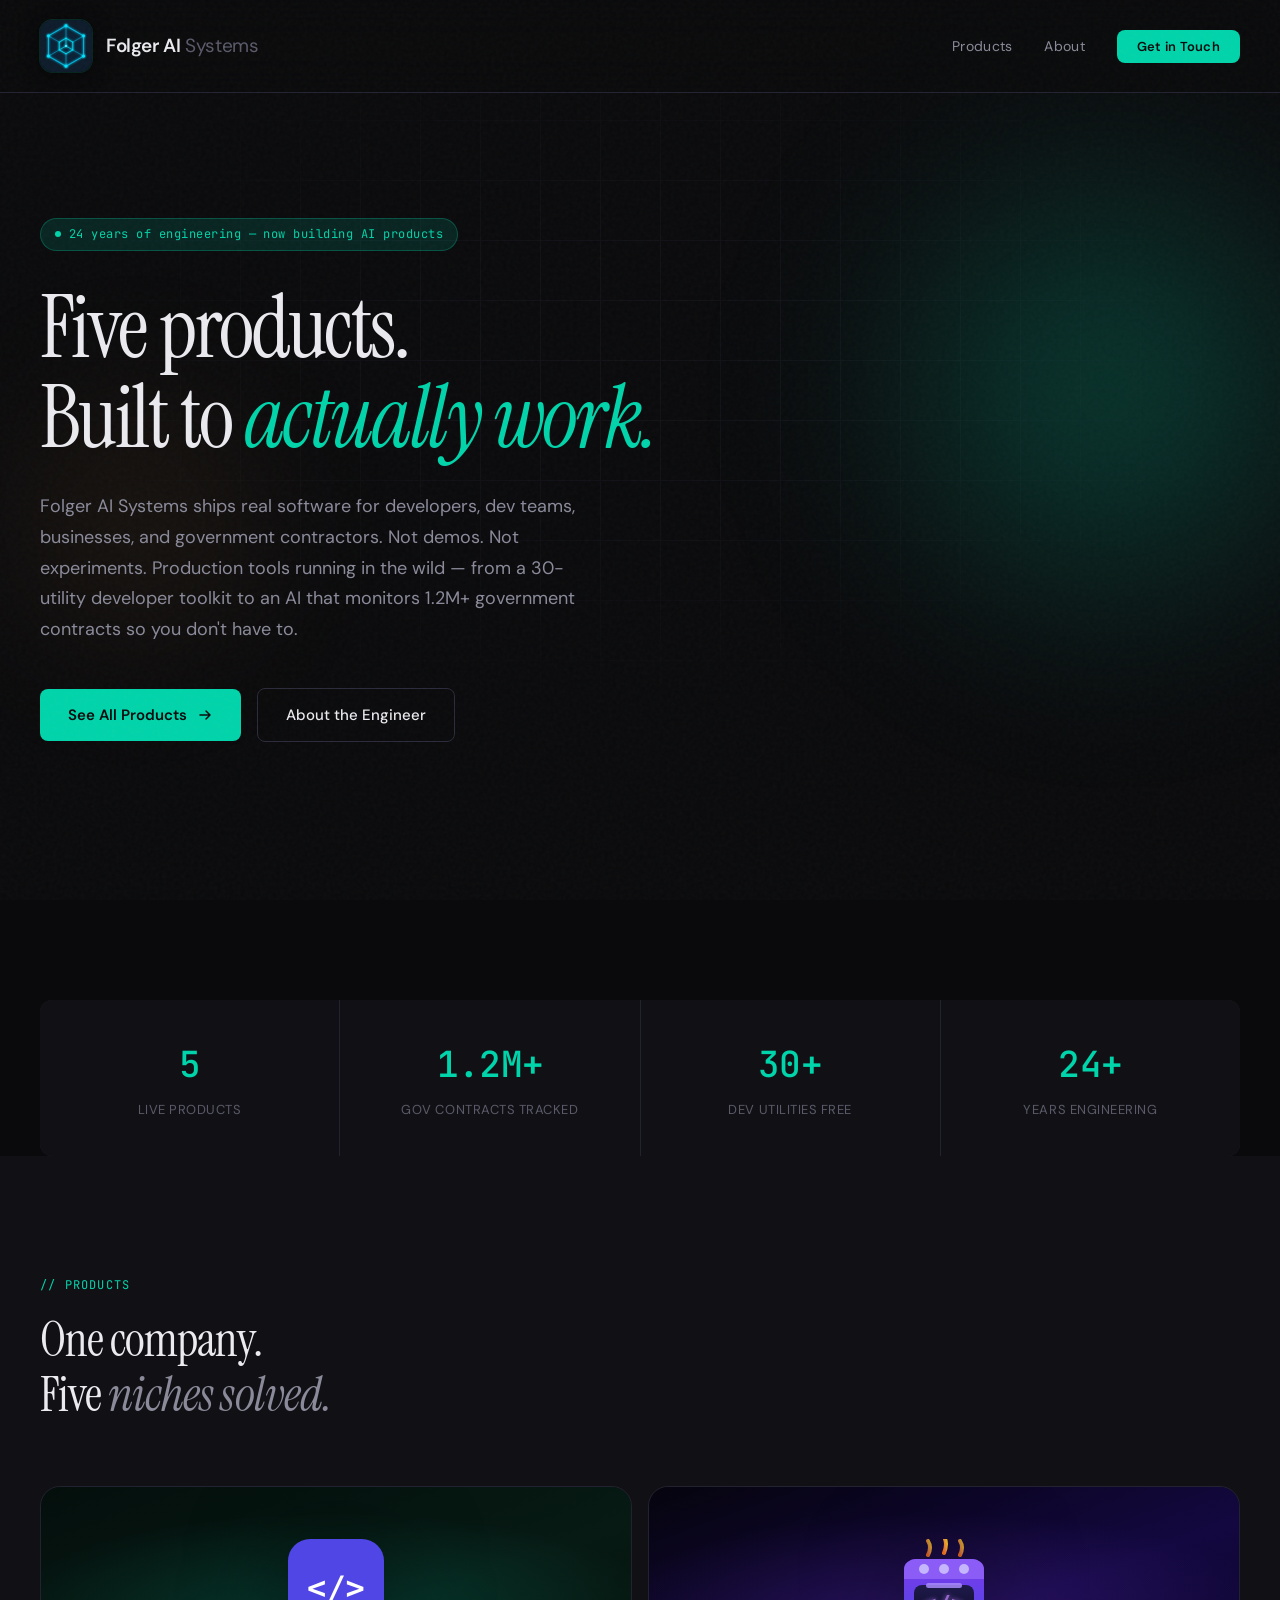
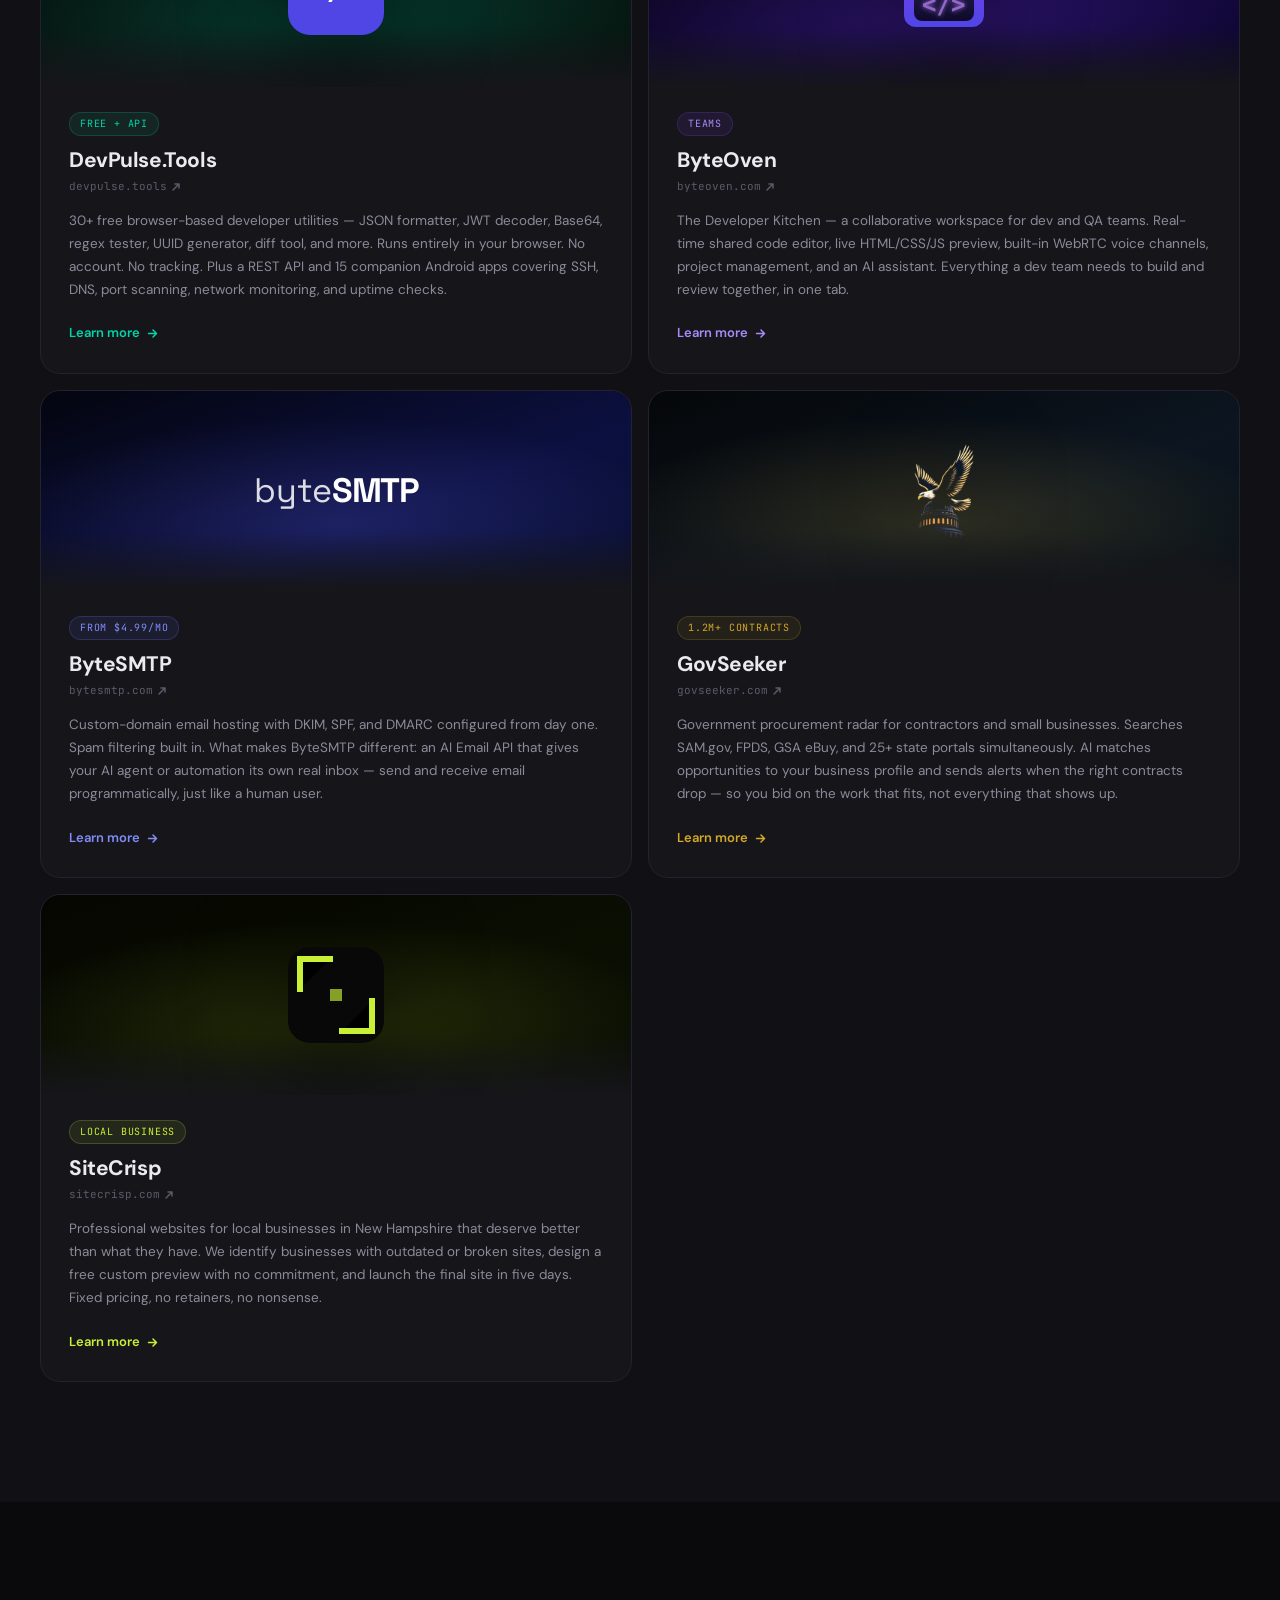
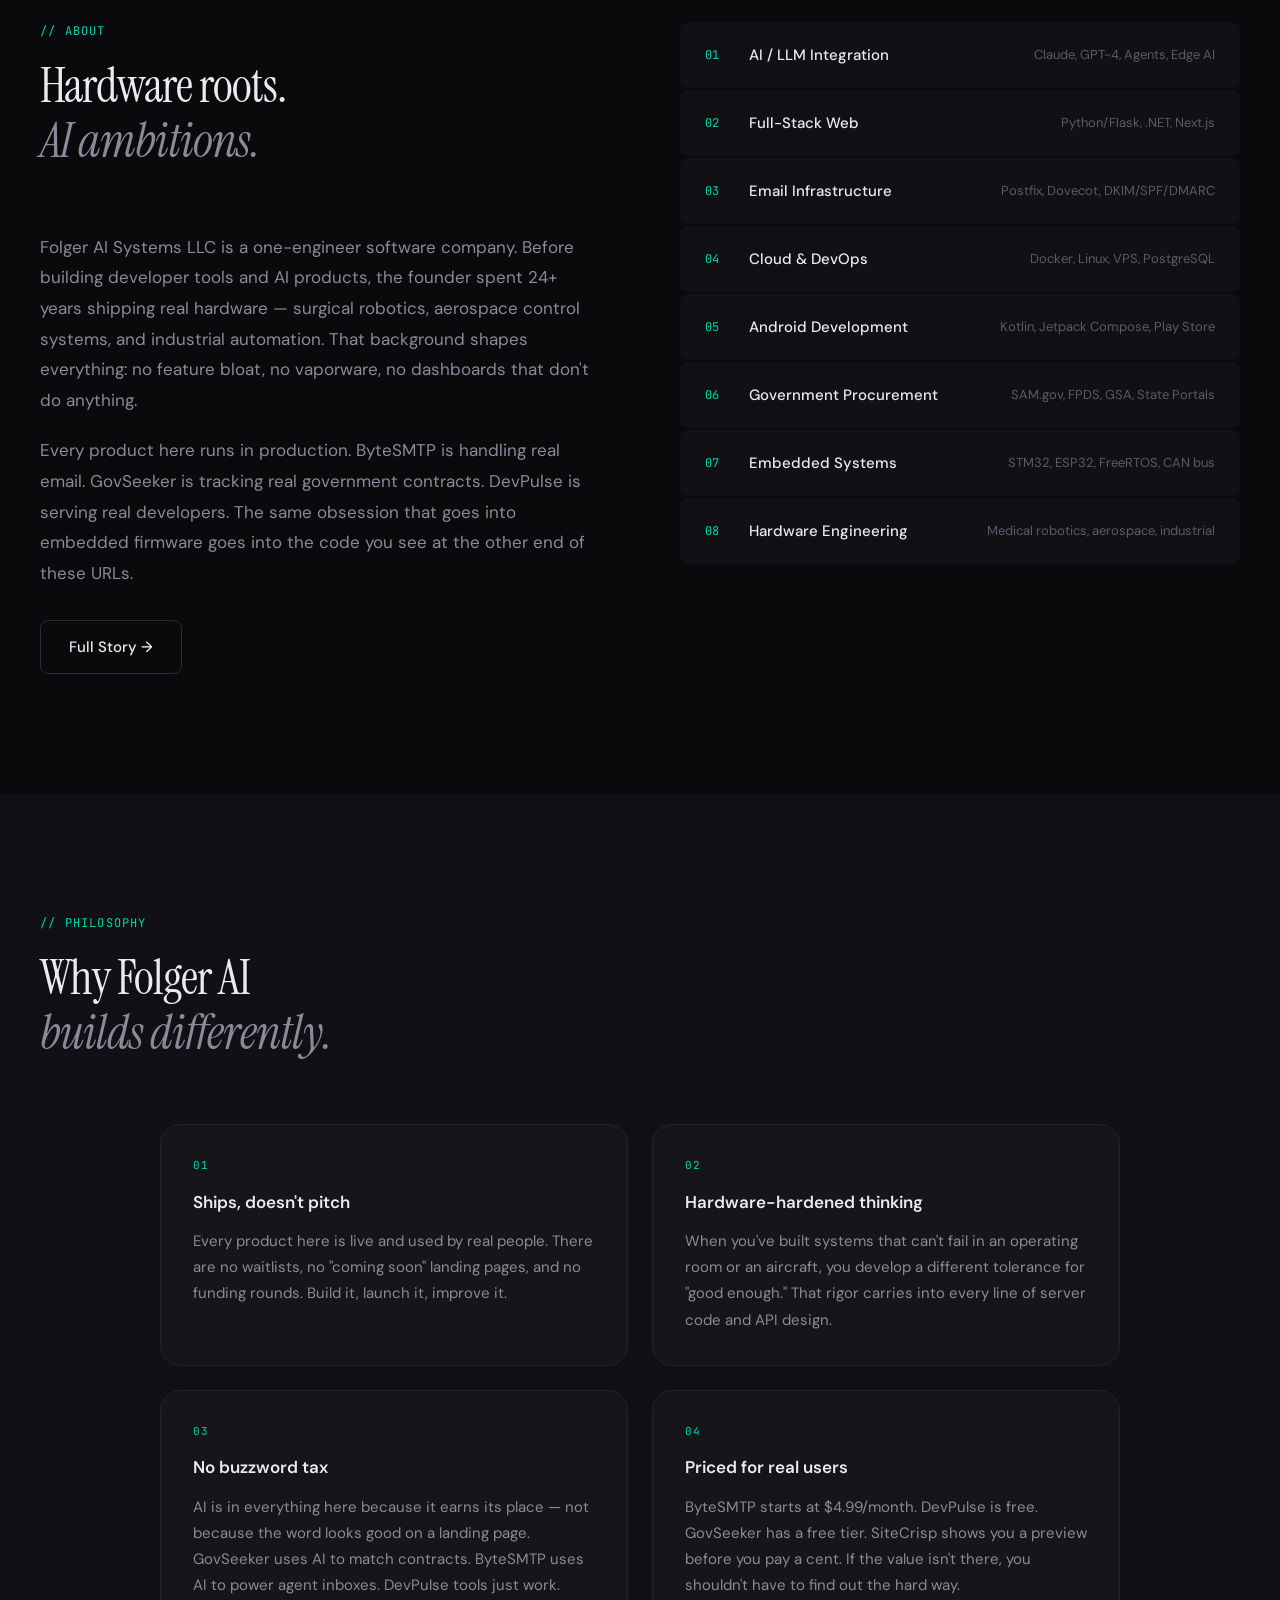
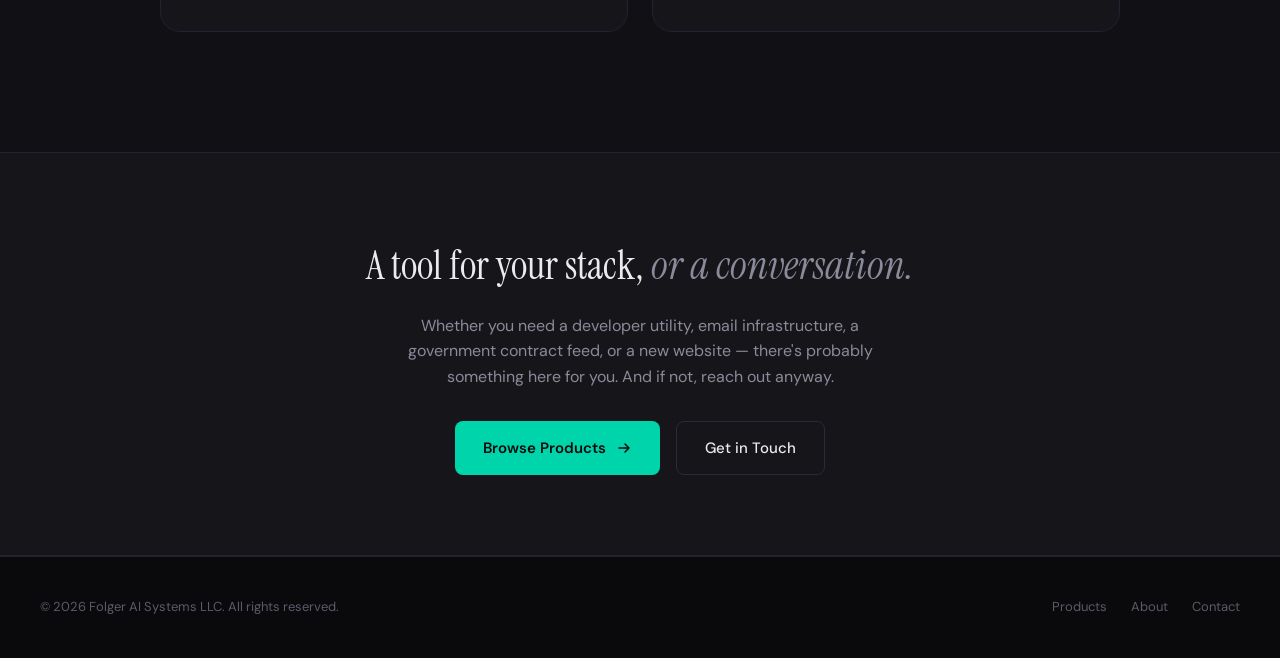
==== commit 4781d380: "Replace logo with hex neural net SVG mark Swaps the old PNG lettermark for a clean hand-crafted SVG " ====
--- a/index.html
+++ b/index.html
@@ -12,7 +12,7 @@
 <body>
 <nav>
   <a href="index.html" class="nav-logo">
-    <div class="nav-logo-mark"><img src="logos/folger-mark.png" alt="Folger AI Systems"></div>
+    <div class="nav-logo-mark"><img src="logos/folger-mark.svg" alt="Folger AI Systems"></div>
     <div class="nav-logo-text">Folger AI <span>Systems</span></div>
   </a>
   <ul class="nav-links">
